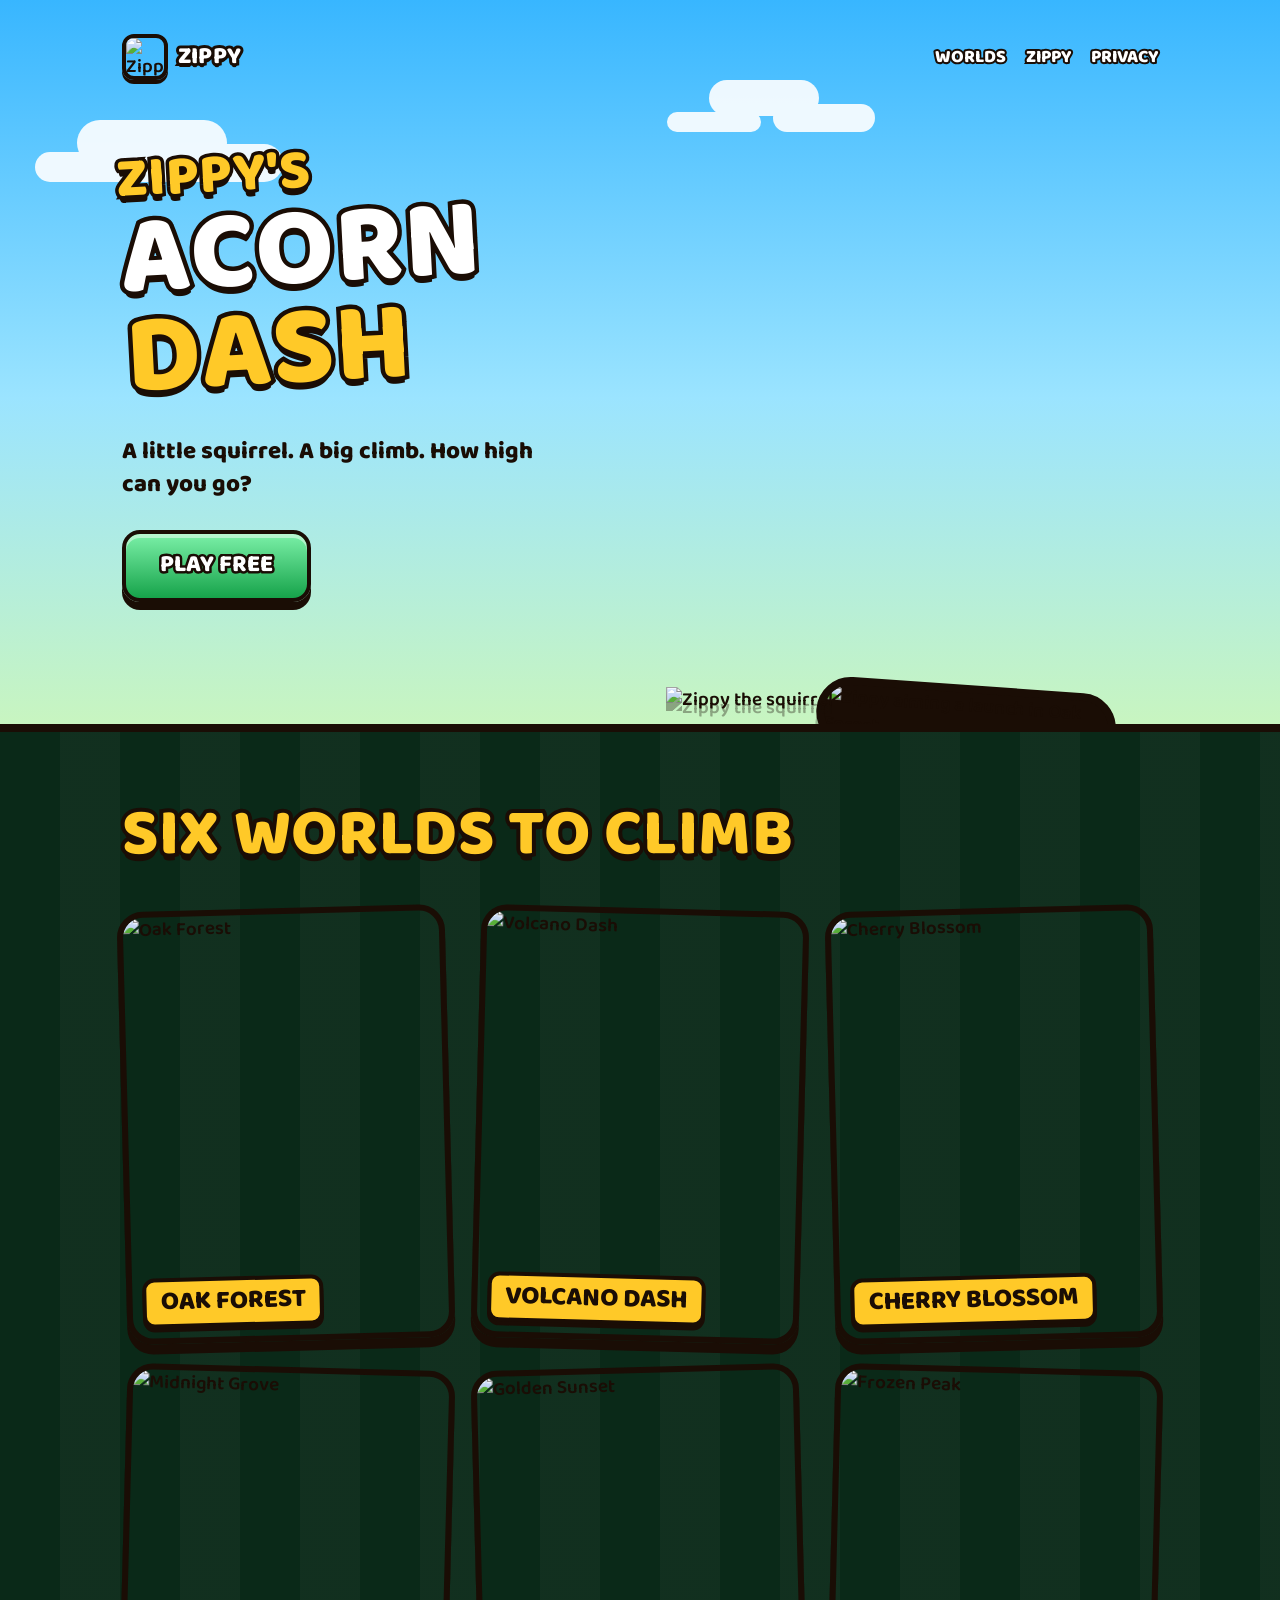
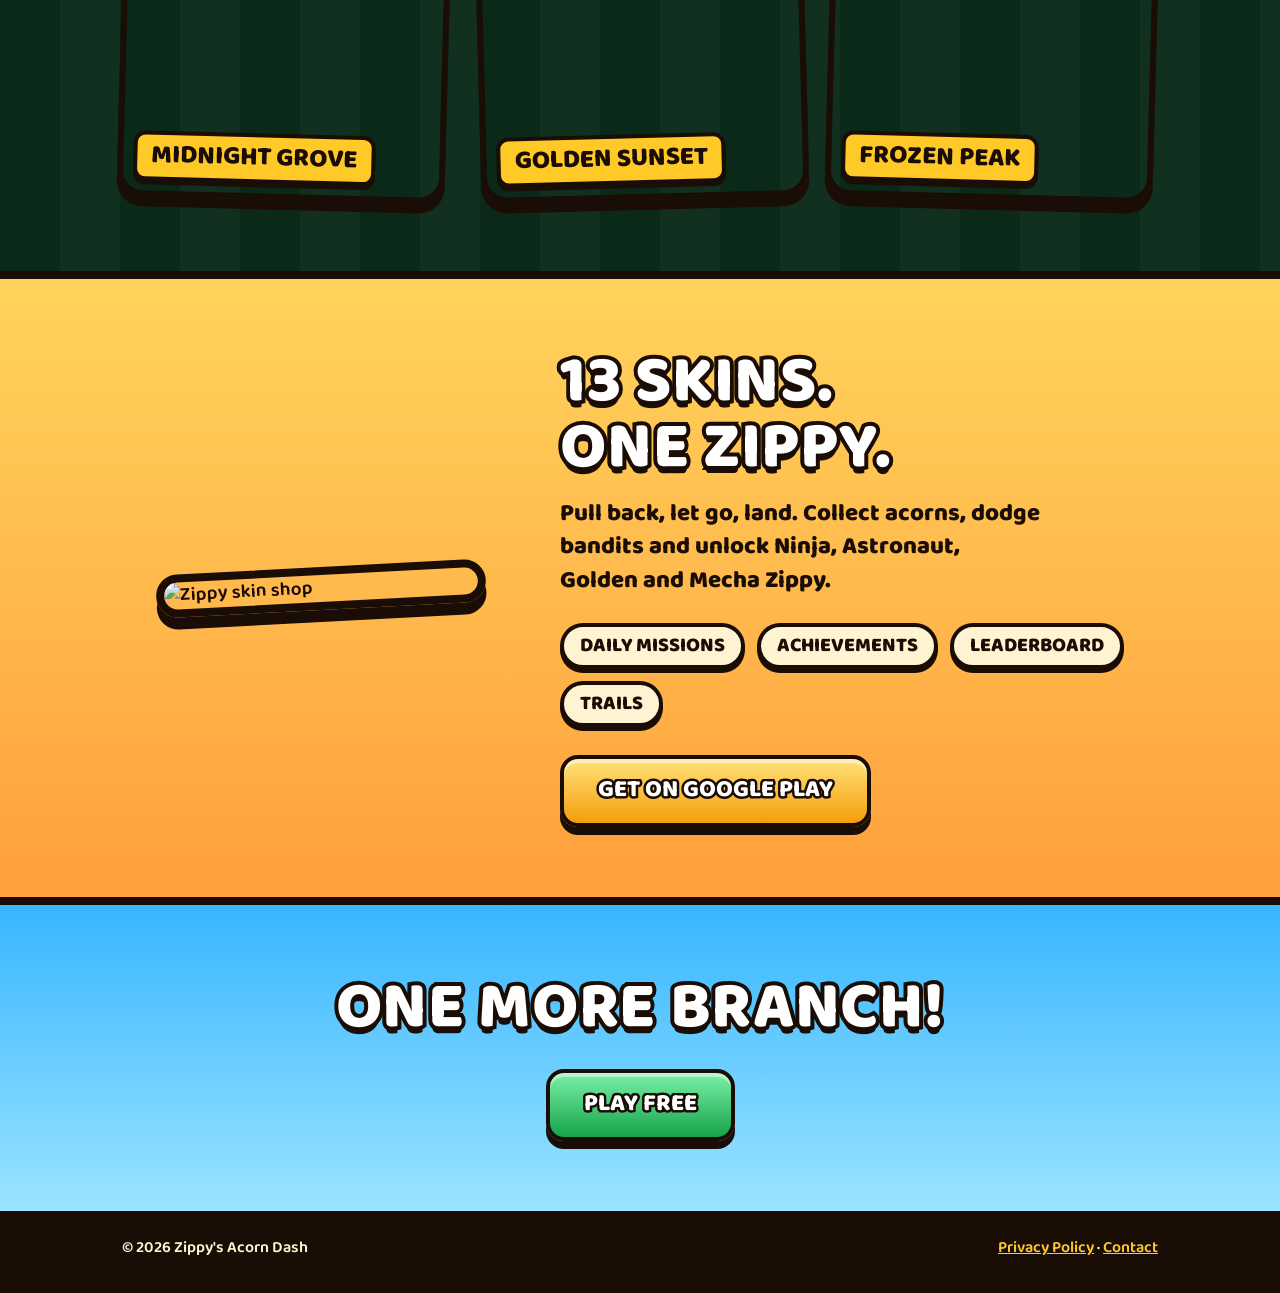
==== index.html @ 8a6a4f21 "Add files via upload" ====
<!doctype html>
<html lang="en">
<head>
<meta charset="utf-8">
<meta name="viewport" content="width=device-width,initial-scale=1">
<title>Zippy's Acorn Dash | A little squirrel. A big climb.</title>
<meta name="description" content="Zippy's Acorn Dash is a free arcade game for Android. Pull back, launch Zippy between branches, collect acorns and climb as high as you can.">
<meta property="og:title" content="Zippy's Acorn Dash">
<meta property="og:description" content="A little squirrel. A big climb. Free on Google Play.">
<meta property="og:image" content="img/feature.jpg">
<link rel="icon" href="img/favicon.png">
<link rel="preconnect" href="https://fonts.googleapis.com"><link rel="preconnect" href="https://fonts.gstatic.com" crossorigin>
<link href="https://fonts.googleapis.com/css2?family=Baloo+2:wght@600;800&display=swap" rel="stylesheet">
<link rel="stylesheet" href="style.css">
</head>
<body>

<header class="hero">
  <div class="trunk"></div>
  <div class="wrap">
    <div class="bar" style="grid-column:1/-1">
      <a class="logo" href="/"><img src="img/icon.png" alt="Zippy's Acorn Dash icon"><span class="out" style="-webkit-text-stroke-width:6px;text-shadow:0 4px 0 var(--ink)">Zippy</span></a>
      <nav><a href="#worlds">Worlds</a><a href="#zippy">Zippy</a><a href="privacy.html">Privacy</a></nav>
    </div>
    <div class="txt">
      <h1 class="out"><small class="out gold" style="-webkit-text-stroke-width:7px">Zippy's</small>Acorn<br><span class="out gold">Dash</span></h1>
      <p>A little squirrel. A big climb. How high can you go?</p>
      <a class="btn" href="https://play.google.com/store/apps/details?id=com.zippys.acorndash">Play Free</a>
    </div>
    <div class="stage">
      <div class="phone"><img src="img/w1.jpg" alt="Zippy aiming a launch in Oak Forest"></div>
      <img class="zippy" src="img/zippy.png" alt="Zippy the squirrel">
    </div>
  </div>
</header>

<section class="sec worlds" id="worlds">
  <div class="wrap">
    <h2 class="out gold">Six worlds to climb</h2>
    <div class="tiles">
      <div class="tile"><img src="img/w1.jpg" alt="Oak Forest" loading="lazy"><b>Oak Forest</b></div>
      <div class="tile"><img src="img/w3.jpg" alt="Volcano Dash" loading="lazy"><b>Volcano Dash</b></div>
      <div class="tile"><img src="img/w2.jpg" alt="Cherry Blossom" loading="lazy"><b>Cherry Blossom</b></div>
      <div class="tile"><img src="img/w4.jpg" alt="Midnight Grove" loading="lazy"><b>Midnight Grove</b></div>
      <div class="tile"><img src="img/w5.jpg" alt="Golden Sunset" loading="lazy"><b>Golden Sunset</b></div>
      <div class="tile"><img src="img/w6.jpg" alt="Frozen Peak" loading="lazy"><b>Frozen Peak</b></div>
    </div>
  </div>
</section>

<section class="sec meet" id="zippy">
  <div class="wrap">
    <img class="shop" src="img/shop.jpg" alt="Zippy skin shop" loading="lazy">
    <div>
      <h2 class="out">13 skins.<br>One Zippy.</h2>
      <p>Pull back, let go, land. Collect acorns, dodge bandits and unlock Ninja, Astronaut, Golden and Mecha Zippy.</p>
      <div class="pills"><span>Daily missions</span><span>Achievements</span><span>Leaderboard</span><span>Trails</span></div>
      <a class="btn gold" href="https://play.google.com/store/apps/details?id=com.zippys.acorndash">Get on Google Play</a>
    </div>
  </div>
</section>

<section class="sec cta">
  <div class="wrap">
    <h2 class="out">One more branch!</h2>
    <a class="btn" href="https://play.google.com/store/apps/details?id=com.zippys.acorndash">Play Free</a>
  </div>
</section>

<footer><div class="wrap">
  <span>&copy; 2026 Zippy's Acorn Dash</span>
  <span><a href="privacy.html">Privacy Policy</a> &middot; <a href="mailto:shivangsagwaliya@gmail.com">Contact</a></span>
</div></footer>
</body>
</html>
---- style.css ----
:root{--ink:#1a0d05;--gold:#ffc928;--gold2:#f59e0b;--green:#3ddc84;--green2:#16a34a;--cream:#fff4d2;--sky:#5cc8ff}
*{box-sizing:border-box}
html{scroll-behavior:smooth}
body{margin:0;font-family:"Baloo 2",system-ui,sans-serif;font-weight:600;color:var(--ink);background:#0a2918;font-size:19px;line-height:1.4;overflow-x:hidden}
a{color:inherit}
.wrap{max-width:1080px;margin:0 auto;padding:0 22px;position:relative}

/* chunky outlined display type */
.out{font-weight:800;color:#fff;text-transform:uppercase;letter-spacing:.01em;
 -webkit-text-stroke:9px var(--ink);paint-order:stroke fill;
 text-shadow:0 7px 0 var(--ink)}
.out.gold{color:var(--gold)}

/* 3D buttons like the game */
.btn{display:inline-block;font-family:inherit;font-weight:800;text-transform:uppercase;text-decoration:none;font-size:24px;
 padding:14px 34px 16px;border-radius:18px;border:4px solid var(--ink);color:#fff;
 -webkit-text-stroke:5px var(--ink);paint-order:stroke fill;
 background:linear-gradient(180deg,#7bf0a8,var(--green2));box-shadow:0 8px 0 var(--ink),inset 0 4px 0 rgba(255,255,255,.45);transition:transform .08s,box-shadow .08s}
.btn:hover{transform:translateY(-2px)}
.btn:active{transform:translateY(6px);box-shadow:0 2px 0 var(--ink),inset 0 4px 0 rgba(255,255,255,.45)}
.btn.gold{background:linear-gradient(180deg,#ffe27a,var(--gold2))}

/* top bar */
.bar{display:flex;align-items:center;justify-content:space-between;padding:14px 0}
.bar .logo{display:flex;align-items:center;gap:10px;text-decoration:none}
.bar .logo img{width:46px;height:46px;border-radius:12px;border:4px solid var(--ink);box-shadow:0 4px 0 var(--ink)}
.bar .logo span{font-size:24px}
.bar nav a{margin-left:20px;text-decoration:none;font-weight:800;color:#fff;-webkit-text-stroke:4px var(--ink);paint-order:stroke fill;text-transform:uppercase;font-size:18px}

/* hero */
.hero{background:linear-gradient(180deg,#38b6ff 0%,#9be4ff 55%,#c8f5c0 100%);border-bottom:8px solid var(--ink);position:relative;overflow:hidden}
.hero:before,.hero:after{content:"";position:absolute;background:#fff;border-radius:60px;box-shadow:60px 20px 0 -4px #fff,-50px 24px 0 -8px #fff;opacity:.9}
.hero:before{width:150px;height:46px;left:6%;top:120px}
.hero:after{width:110px;height:36px;right:36%;top:80px}
.trunk{display:none;position:absolute;right:7%;bottom:0;width:130px;height:100%;background:repeating-linear-gradient(180deg,#7a4a24 0 46px,#6a3d1c 46px 50px);border:6px solid var(--ink);border-bottom:0;border-radius:18px 18px 0 0;opacity:.95}
.hero .wrap{display:grid;grid-template-columns:1.1fr .9fr;align-items:end;gap:10px;padding-top:20px;min-height:640px}
.hero .txt{padding-bottom:70px;align-self:center}
.hero h1{margin:0;font-size:clamp(54px,9vw,112px);line-height:.88;transform:rotate(-3deg);transform-origin:left}
.hero h1 small{display:block;font-size:.5em;margin-bottom:6px}
.hero p{font-size:24px;max-width:420px;margin:26px 0 28px;color:var(--ink);font-weight:800}
.stage{position:relative;align-self:end;height:620px}
.phone{position:absolute;right:9%;bottom:-30px;width:300px;border:8px solid var(--ink);border-radius:36px;background:var(--ink);box-shadow:0 12px 0 rgba(0,0,0,.25);transform:rotate(4deg);z-index:2}
.phone img{display:block;width:100%;border-radius:26px}
.zippy{position:absolute;left:-30px;bottom:10px;width:270px;z-index:3;filter:drop-shadow(0 8px 0 rgba(26,13,5,.35));animation:bob 2.4s ease-in-out infinite}
@keyframes bob{50%{transform:translateY(-14px) rotate(-3deg)}}

/* sections */
.sec{padding:70px 0}
.worlds{background:#0a2918 repeating-linear-gradient(90deg,transparent 0 60px,rgba(255,255,255,.03) 60px 120px)}
.sec h2{font-size:clamp(40px,6vw,66px);margin:0 0 40px;line-height:1;-webkit-text-stroke:8px var(--ink)}
.tiles{display:grid;grid-template-columns:repeat(3,1fr);gap:26px}
.tile{border:6px solid var(--ink);border-radius:26px;overflow:hidden;box-shadow:0 10px 0 var(--ink);position:relative;transition:transform .15s}
.tile:nth-child(odd){transform:rotate(-1.5deg)}.tile:nth-child(even){transform:rotate(1.5deg)}
.tile:hover{transform:rotate(0) translateY(-6px)}
.tile img{display:block;width:100%;aspect-ratio:3/4;object-fit:cover;object-position:top}
.tile b{position:absolute;left:10px;bottom:10px;font-size:26px;padding:2px 14px 4px;background:var(--gold);border:4px solid var(--ink);border-radius:12px;box-shadow:0 4px 0 var(--ink);text-transform:uppercase;font-weight:800}

.meet{background:linear-gradient(180deg,#ffd45c,#ff9f3d);border-top:8px solid var(--ink);border-bottom:8px solid var(--ink)}
.meet .wrap{display:grid;grid-template-columns:.8fr 1.2fr;gap:40px;align-items:center}
.meet .shop{width:100%;max-width:330px;border:8px solid var(--ink);border-radius:34px;box-shadow:0 12px 0 var(--ink);transform:rotate(-3deg);display:block;margin:0 auto}
.meet h2{margin-bottom:16px}
.meet p{font-size:24px;font-weight:800;margin:0 0 26px;max-width:480px}
.pills{display:flex;flex-wrap:wrap;gap:12px;margin-bottom:28px}
.pills span{font-weight:800;text-transform:uppercase;font-size:20px;padding:4px 16px 6px;border:4px solid var(--ink);border-radius:999px;background:var(--cream);box-shadow:0 4px 0 var(--ink)}

.cta{text-align:center;background:var(--sky);background:linear-gradient(180deg,#38b6ff,#9be4ff)}
.cta h2{margin-bottom:28px}

footer{background:var(--ink);color:var(--cream);padding:26px 0 34px;font-size:16px}
footer .wrap{display:flex;flex-wrap:wrap;justify-content:space-between;gap:8px 24px}
footer a{color:var(--gold)}

/* policy */
.doc{background:var(--cream);min-height:100vh}
.doc .box{max-width:780px;margin:0 auto;padding:10px 22px 60px}
.doc h1{font-size:54px;margin:20px 0 4px;-webkit-text-stroke:7px var(--ink)}
.doc h2{font-size:26px;margin:30px 0 4px;font-weight:800}
.doc p,.doc li{font-size:18px;font-weight:600}

@media(max-width:820px){
 .hero .wrap{grid-template-columns:1fr;min-height:0}
 .hero .txt{padding-bottom:10px}
 .stage{height:470px}
 .phone{width:230px;right:4%}.zippy{width:190px;left:0}
 .trunk{display:none}
 .tiles{grid-template-columns:repeat(2,1fr);gap:18px}
 .meet .wrap{grid-template-columns:1fr}
 .bar nav{display:none}
 .out{-webkit-text-stroke-width:7px}
}
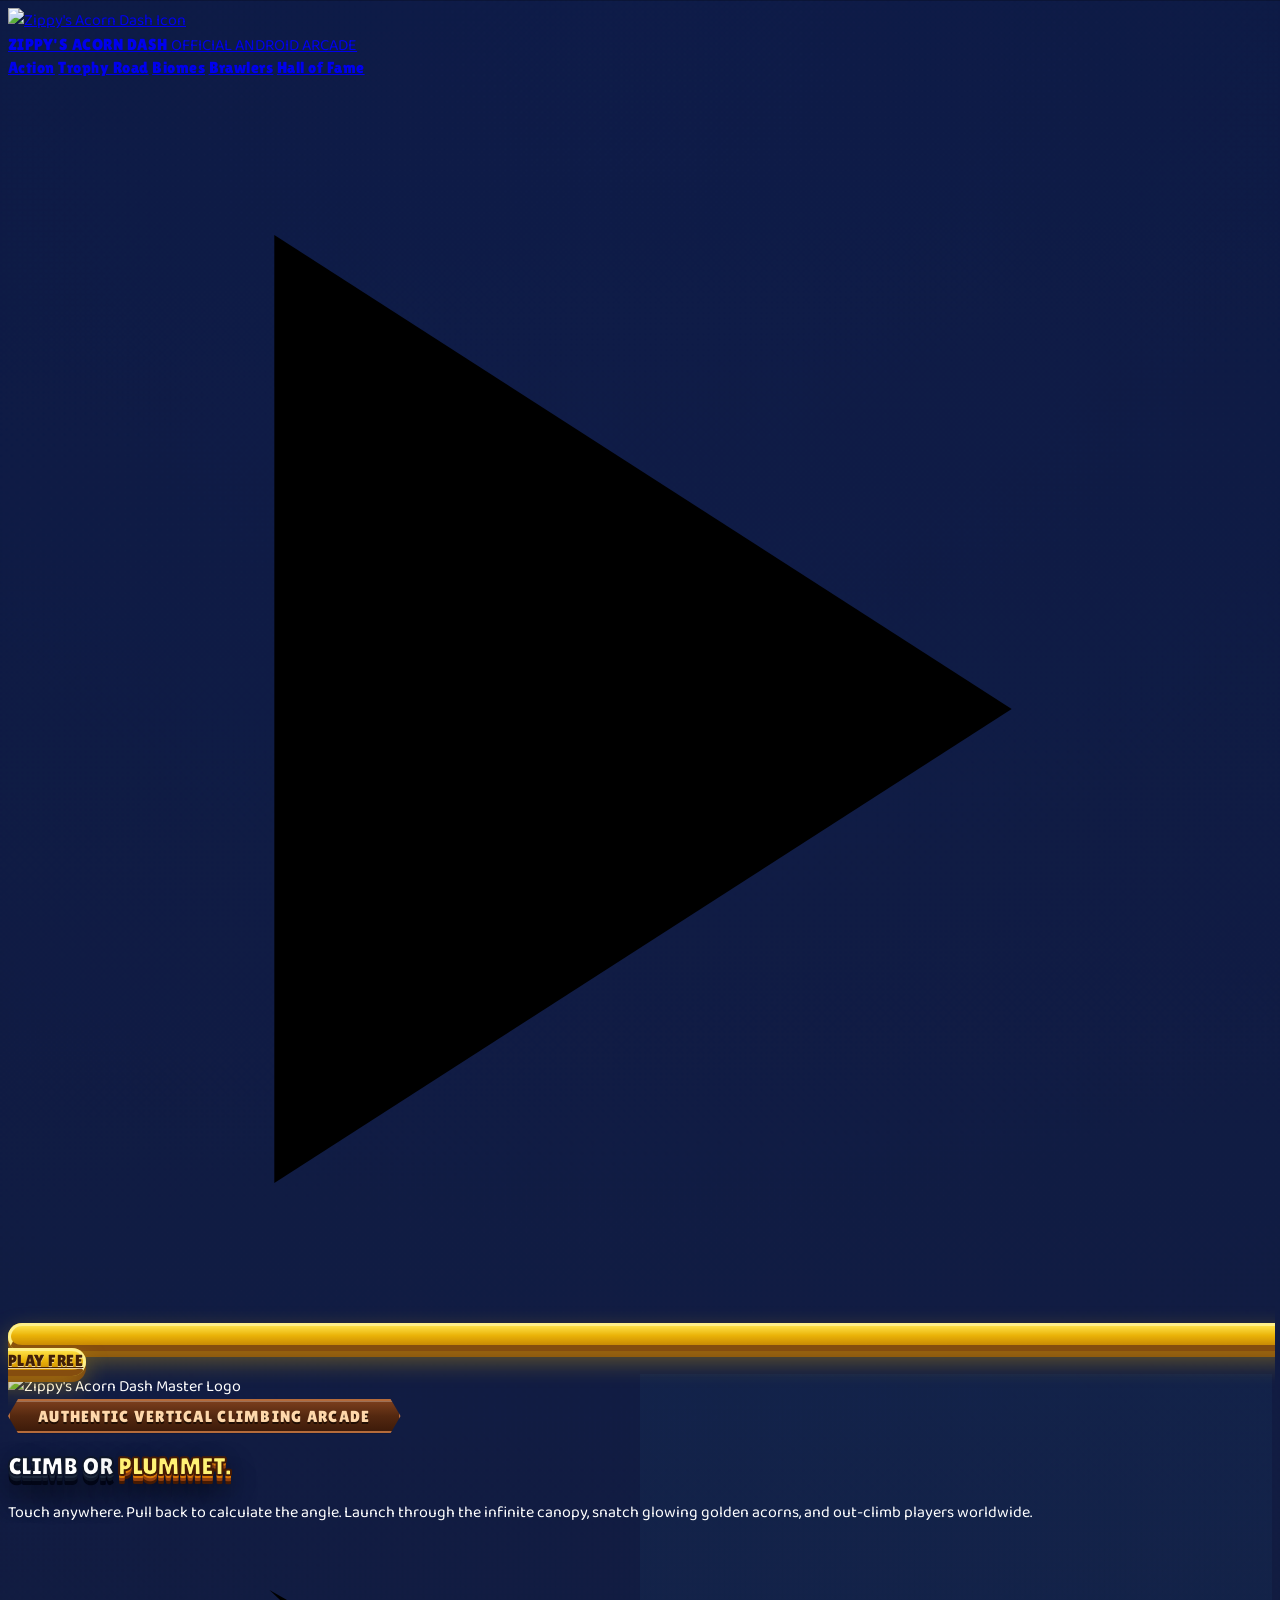
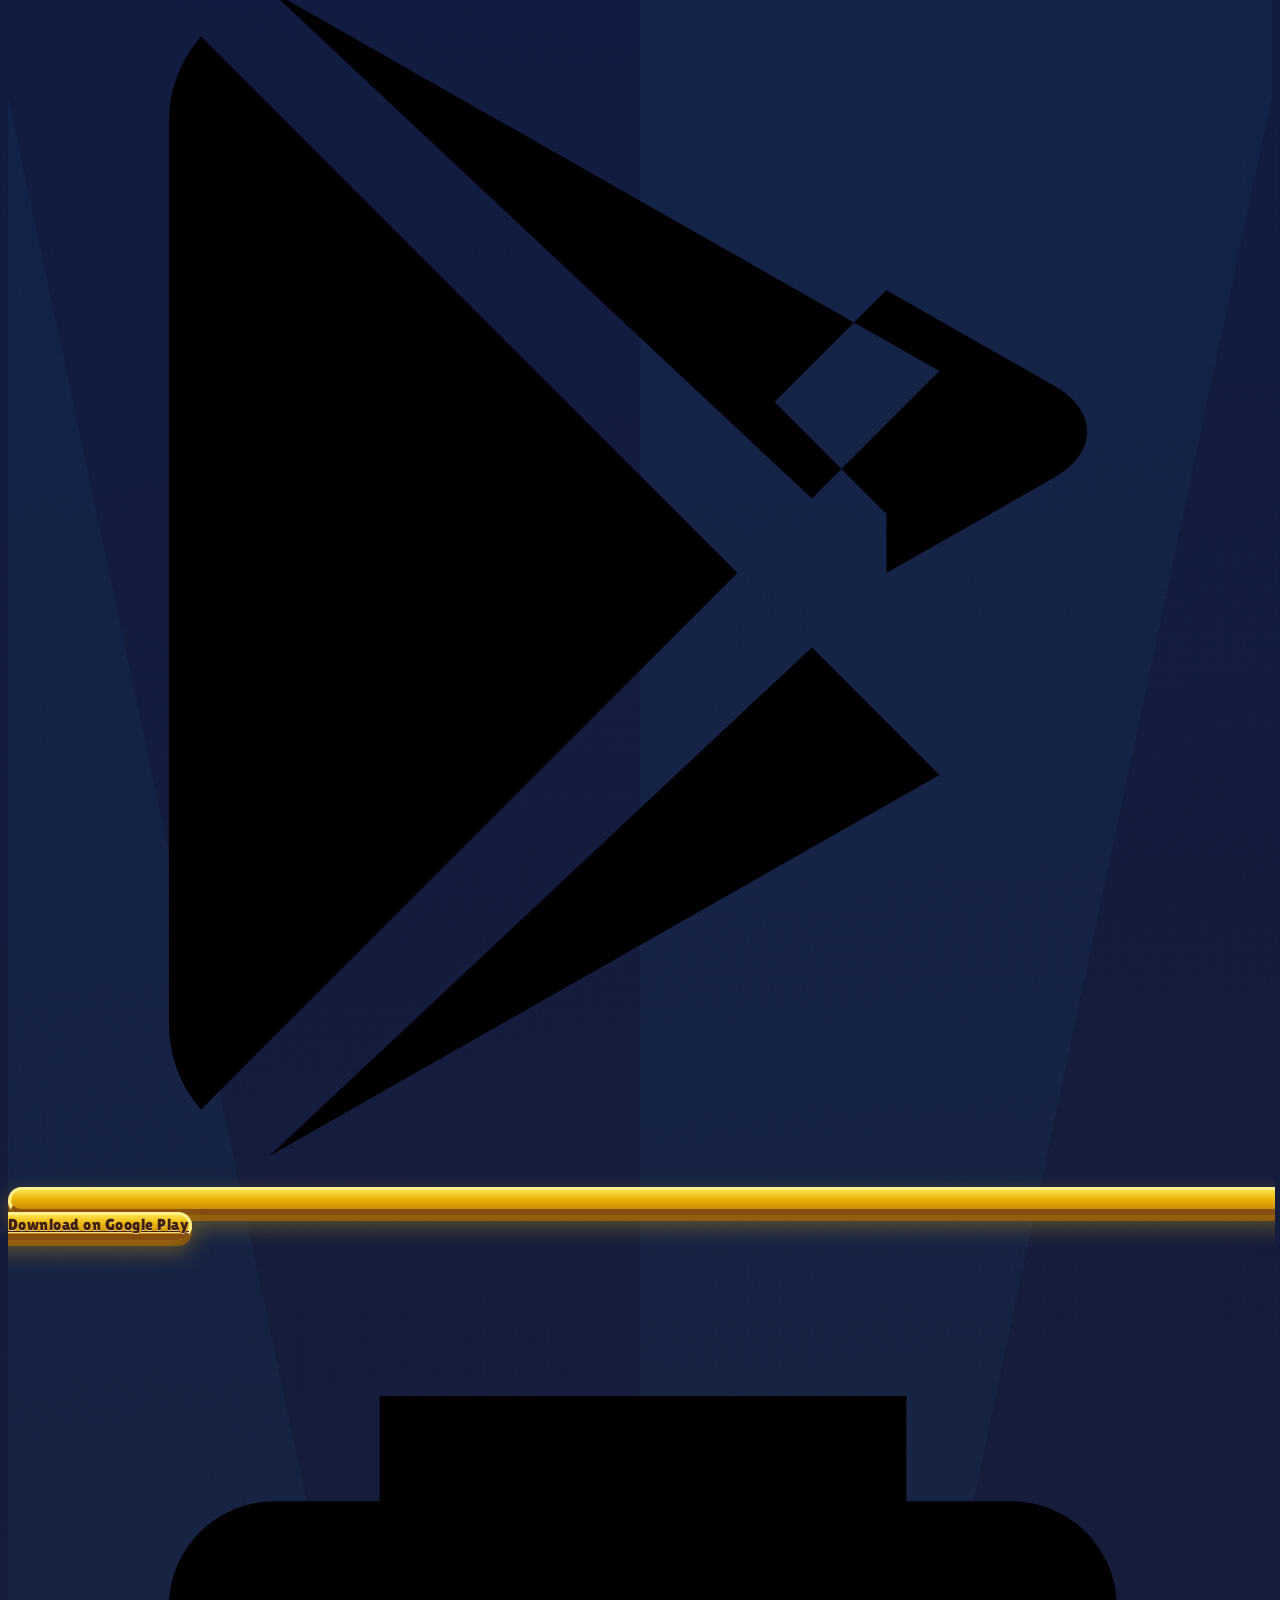
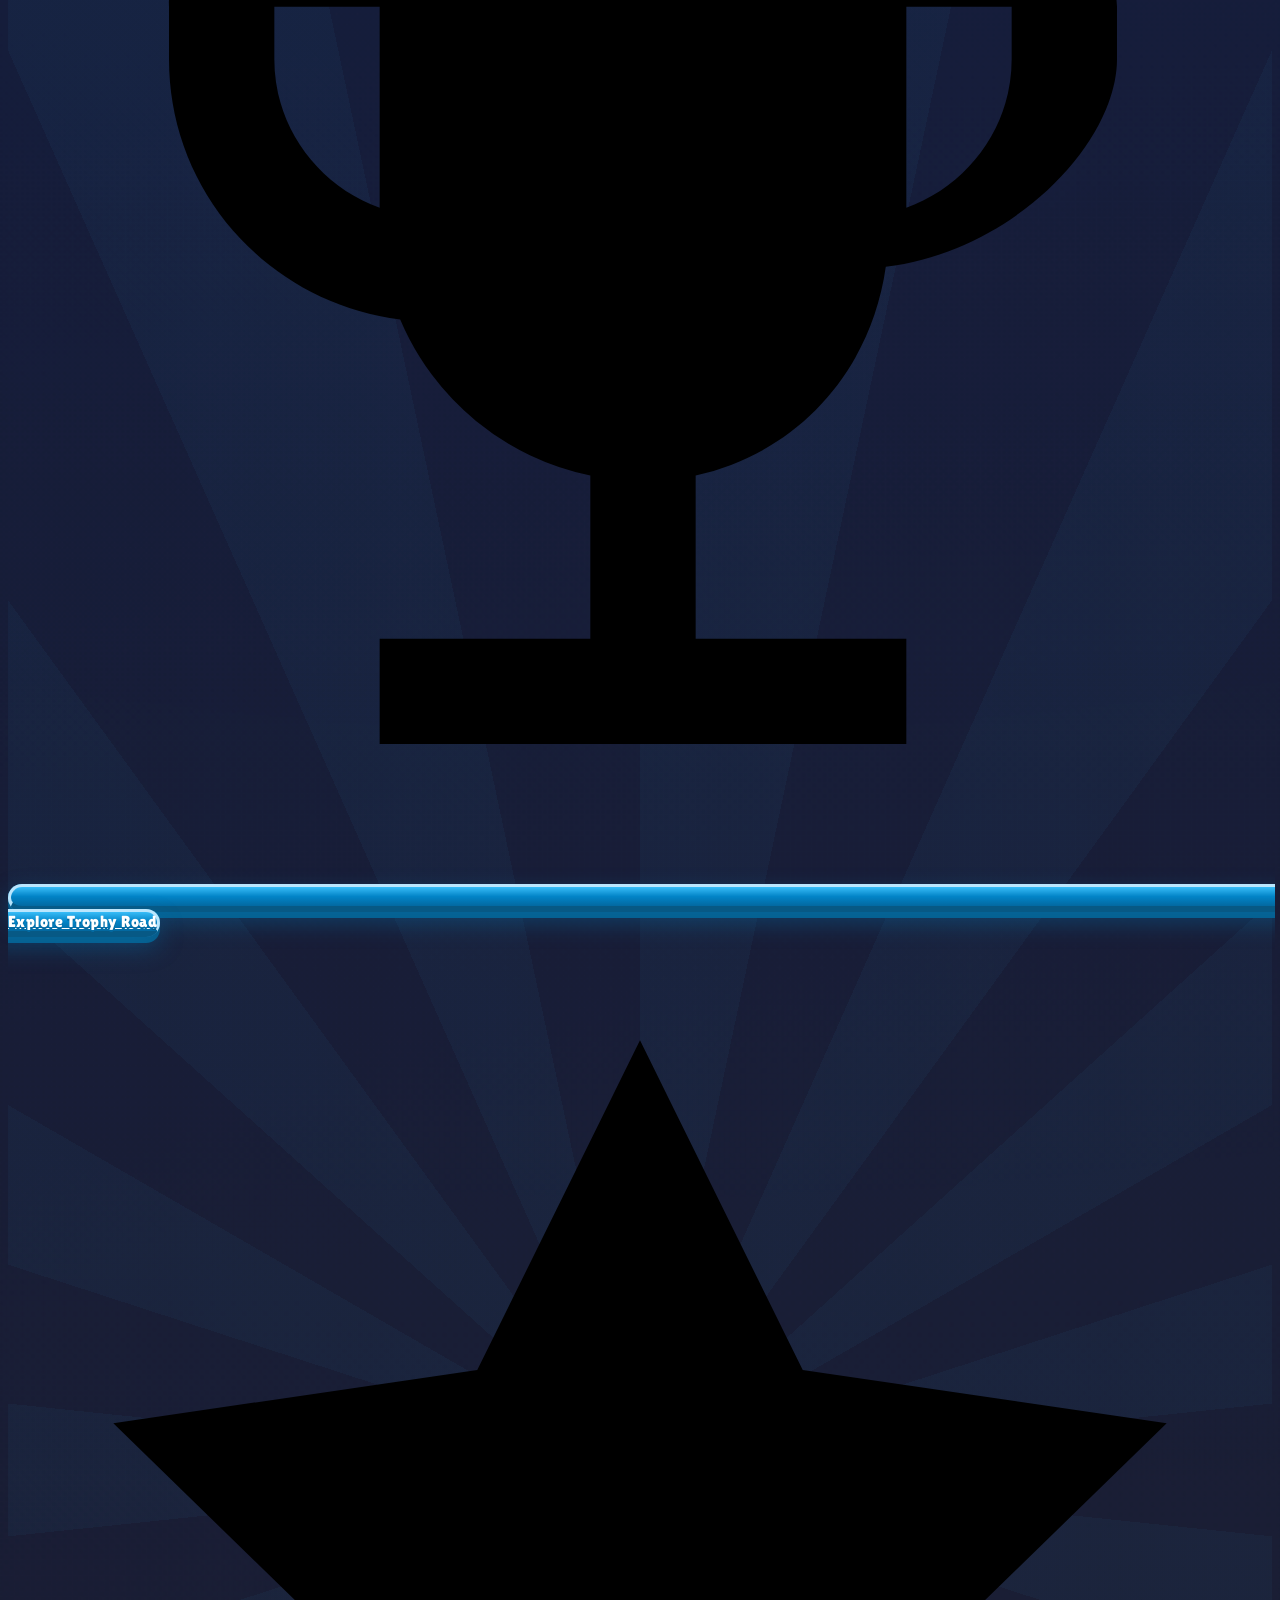
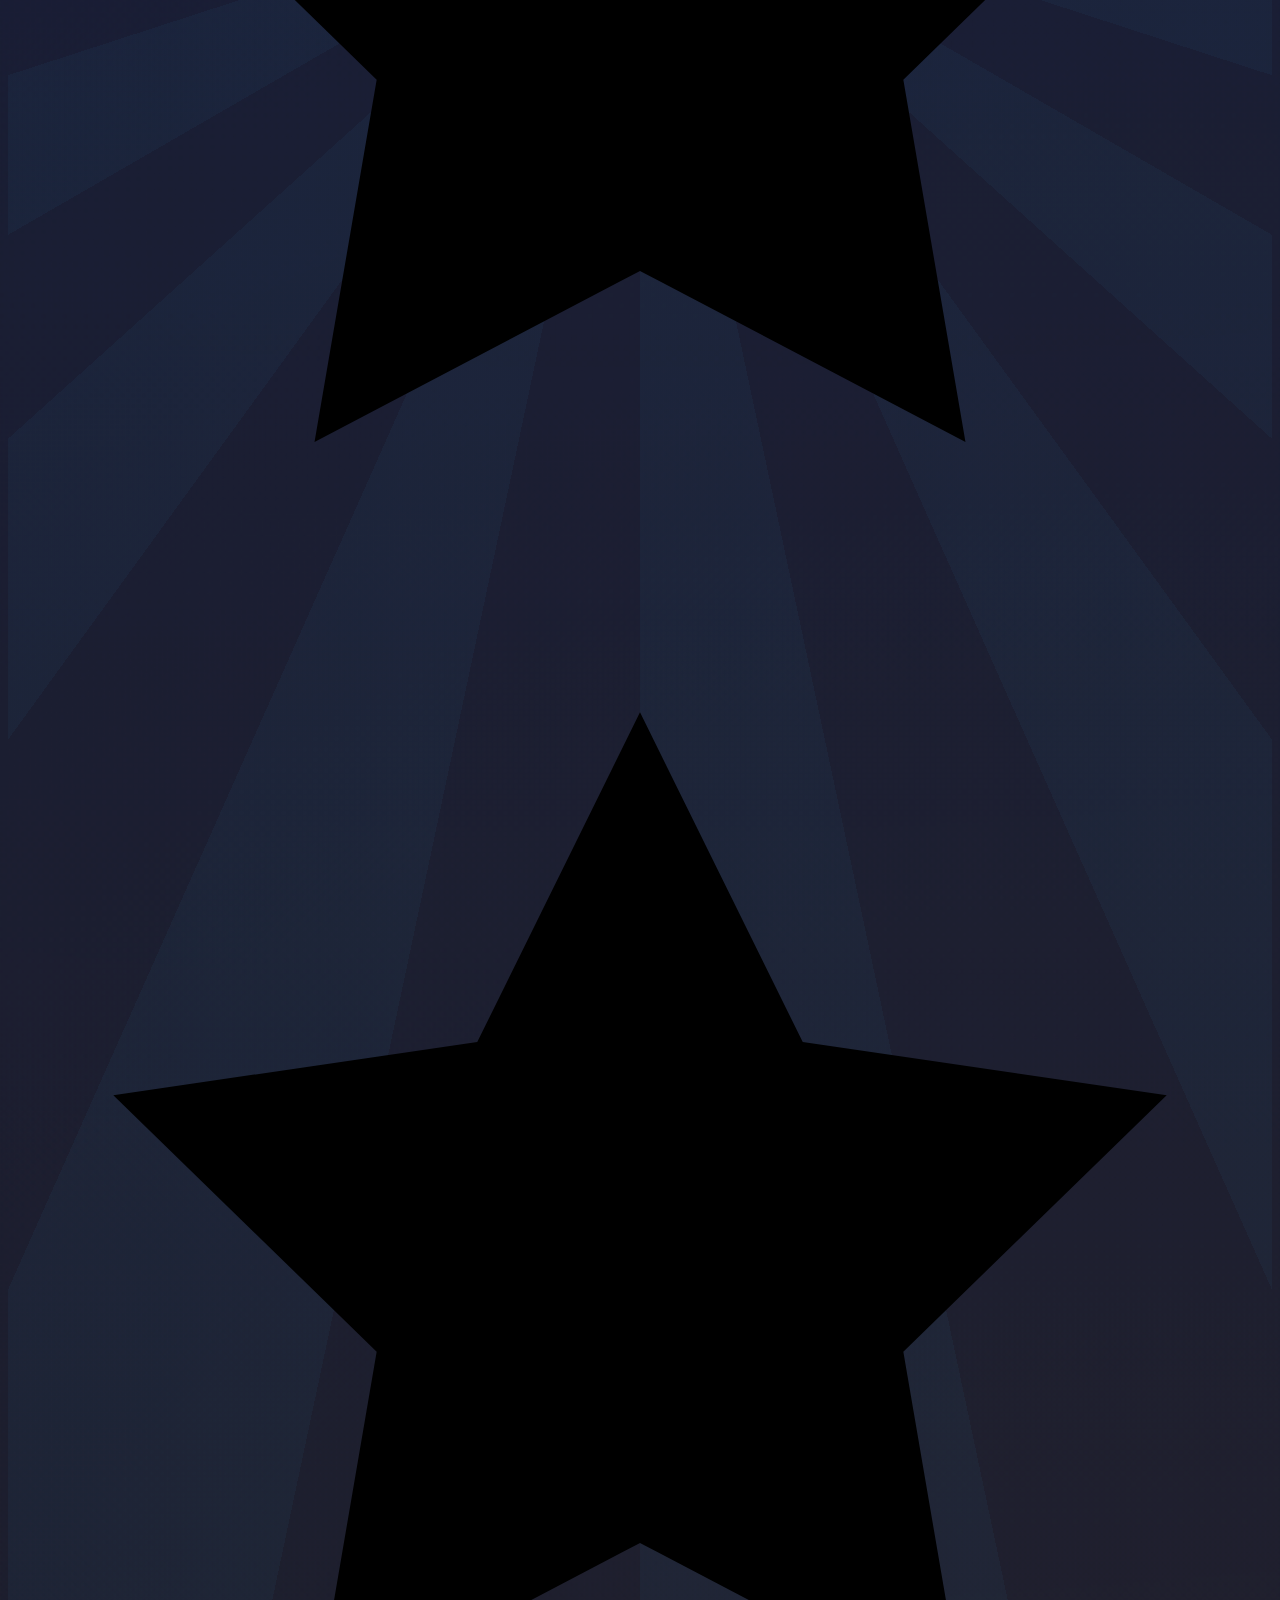
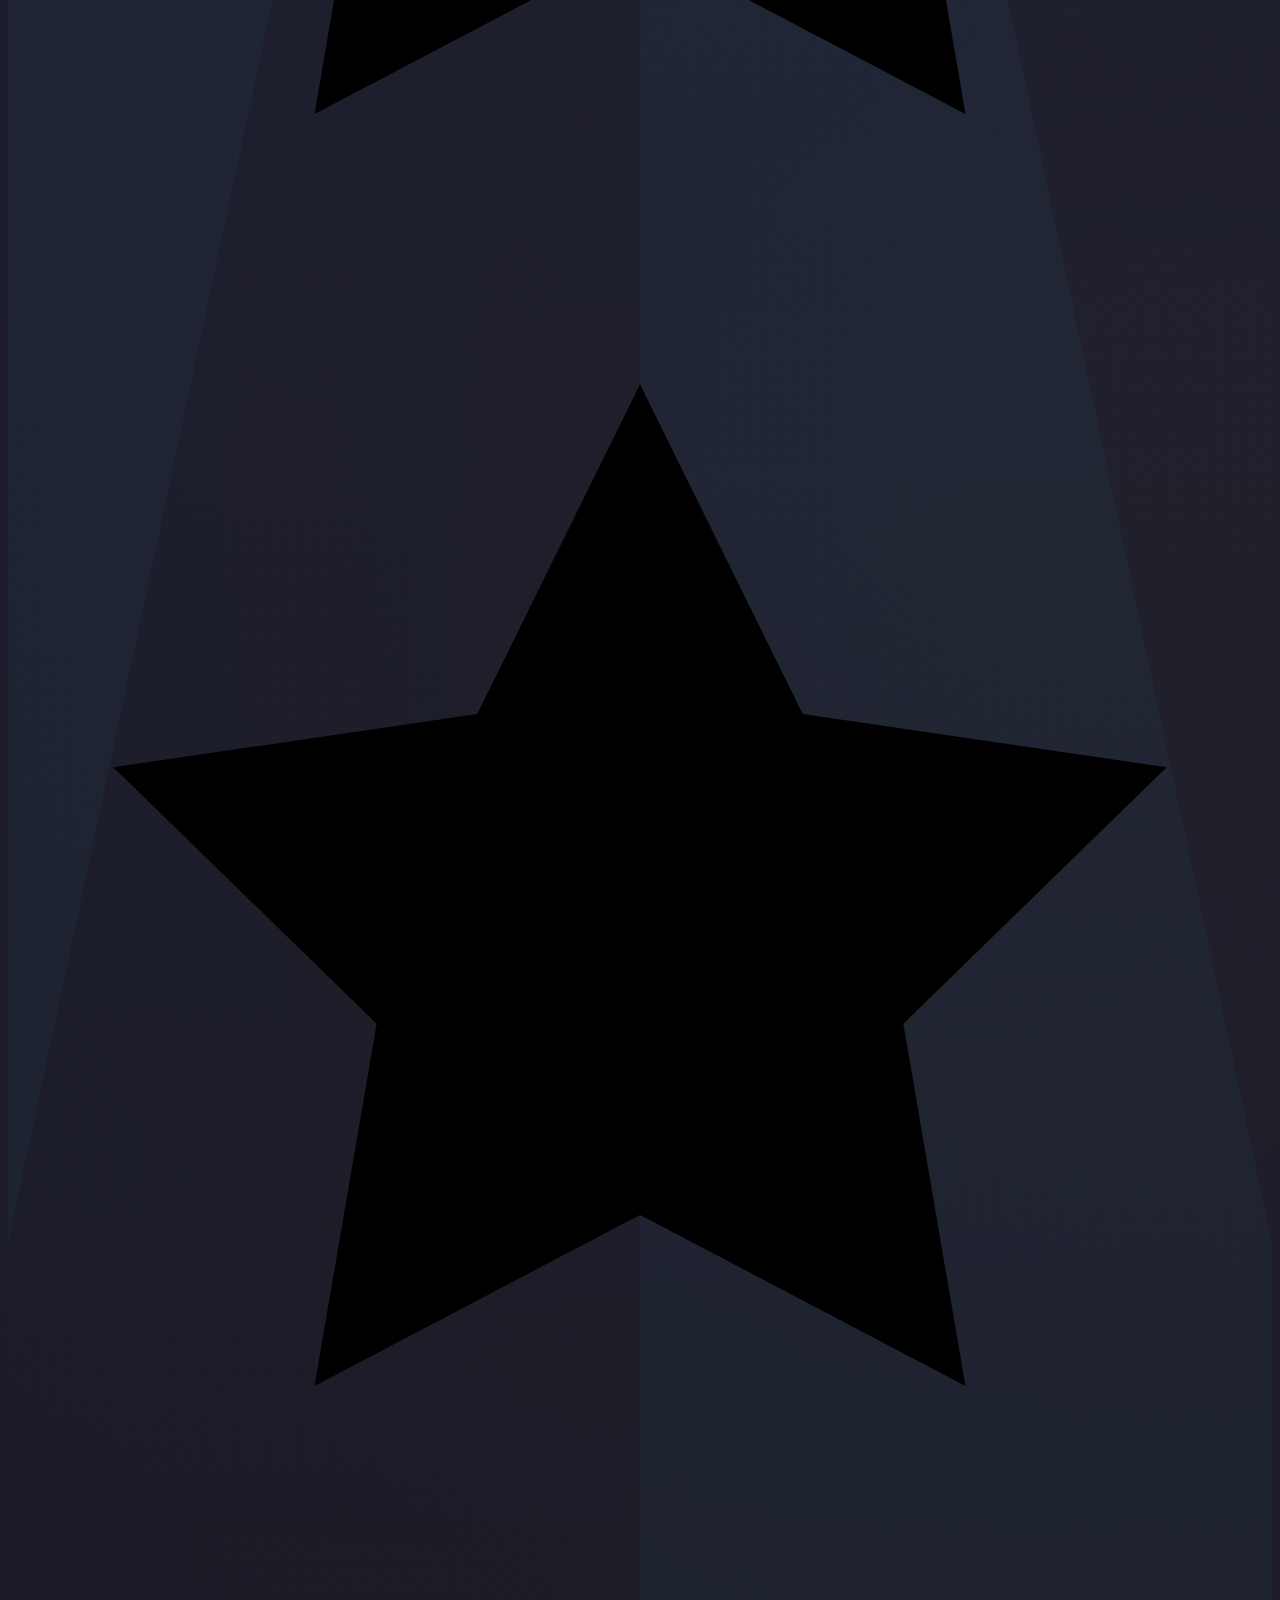
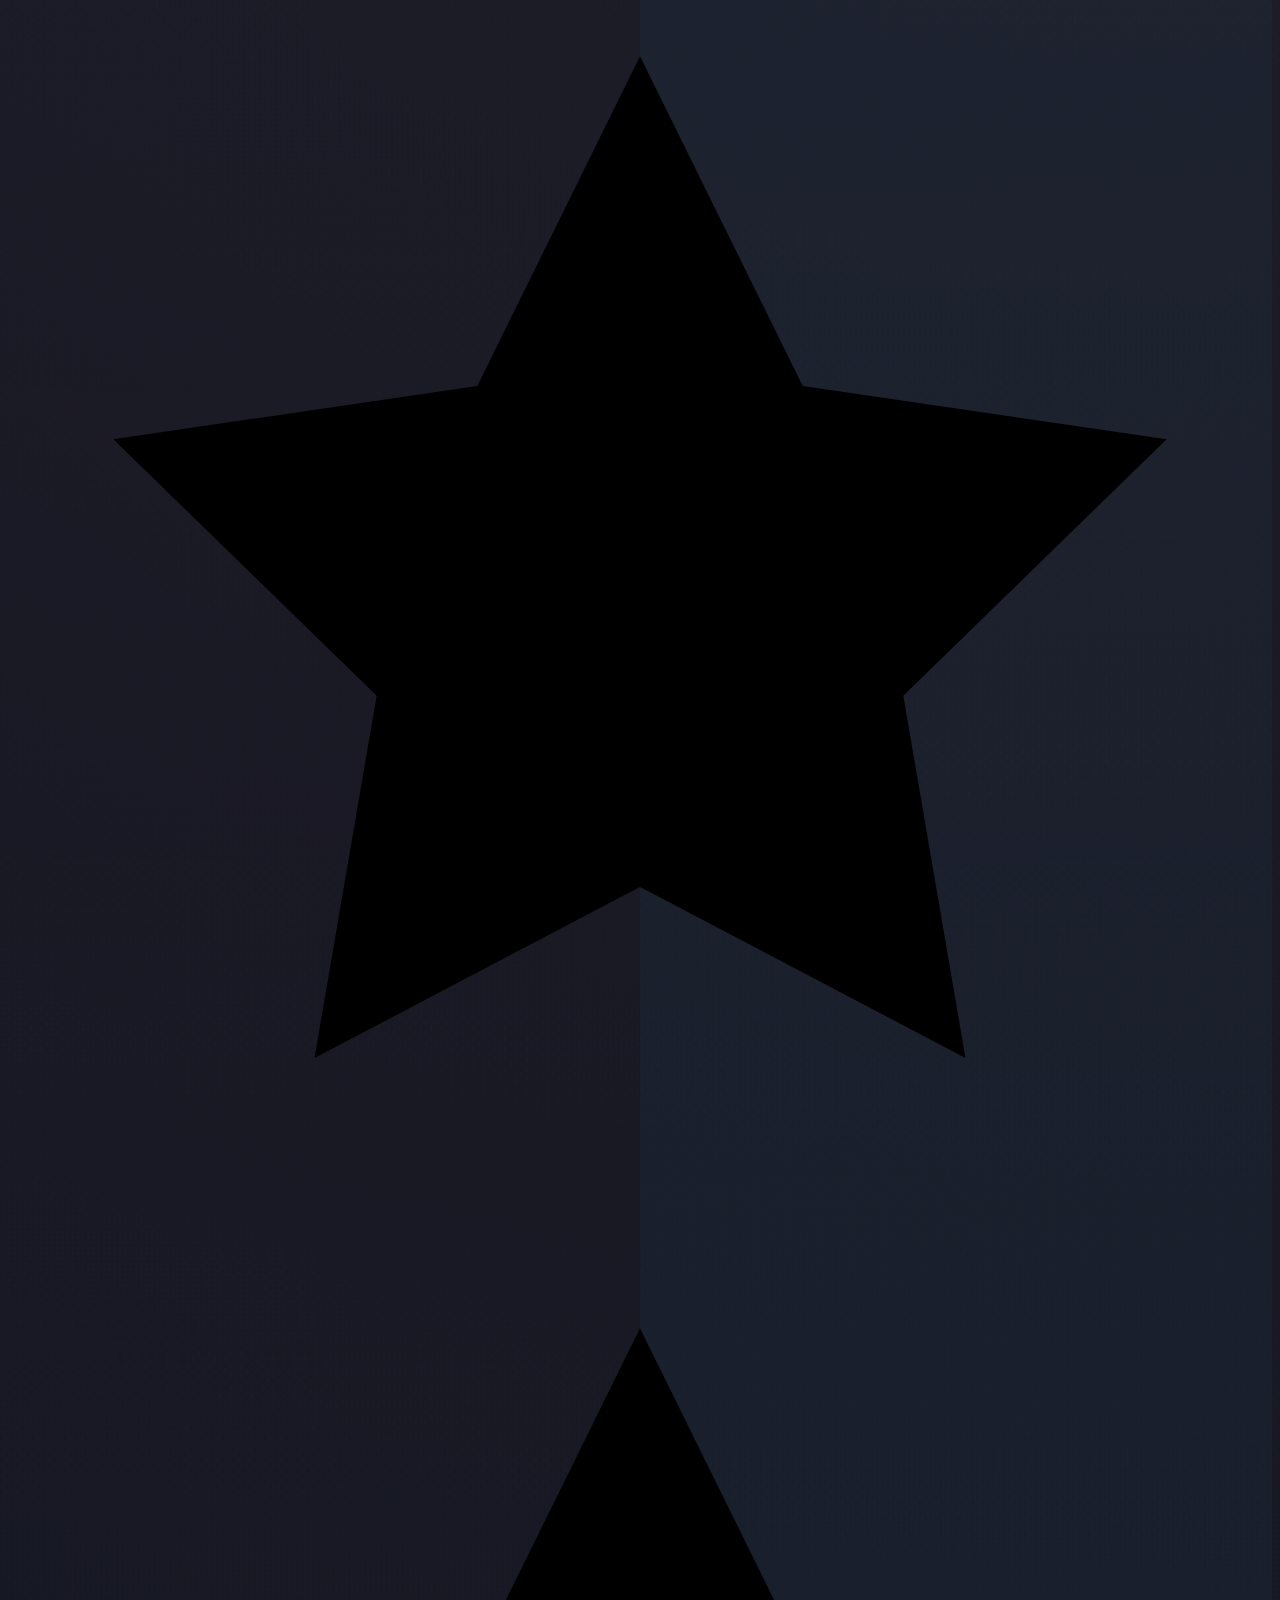
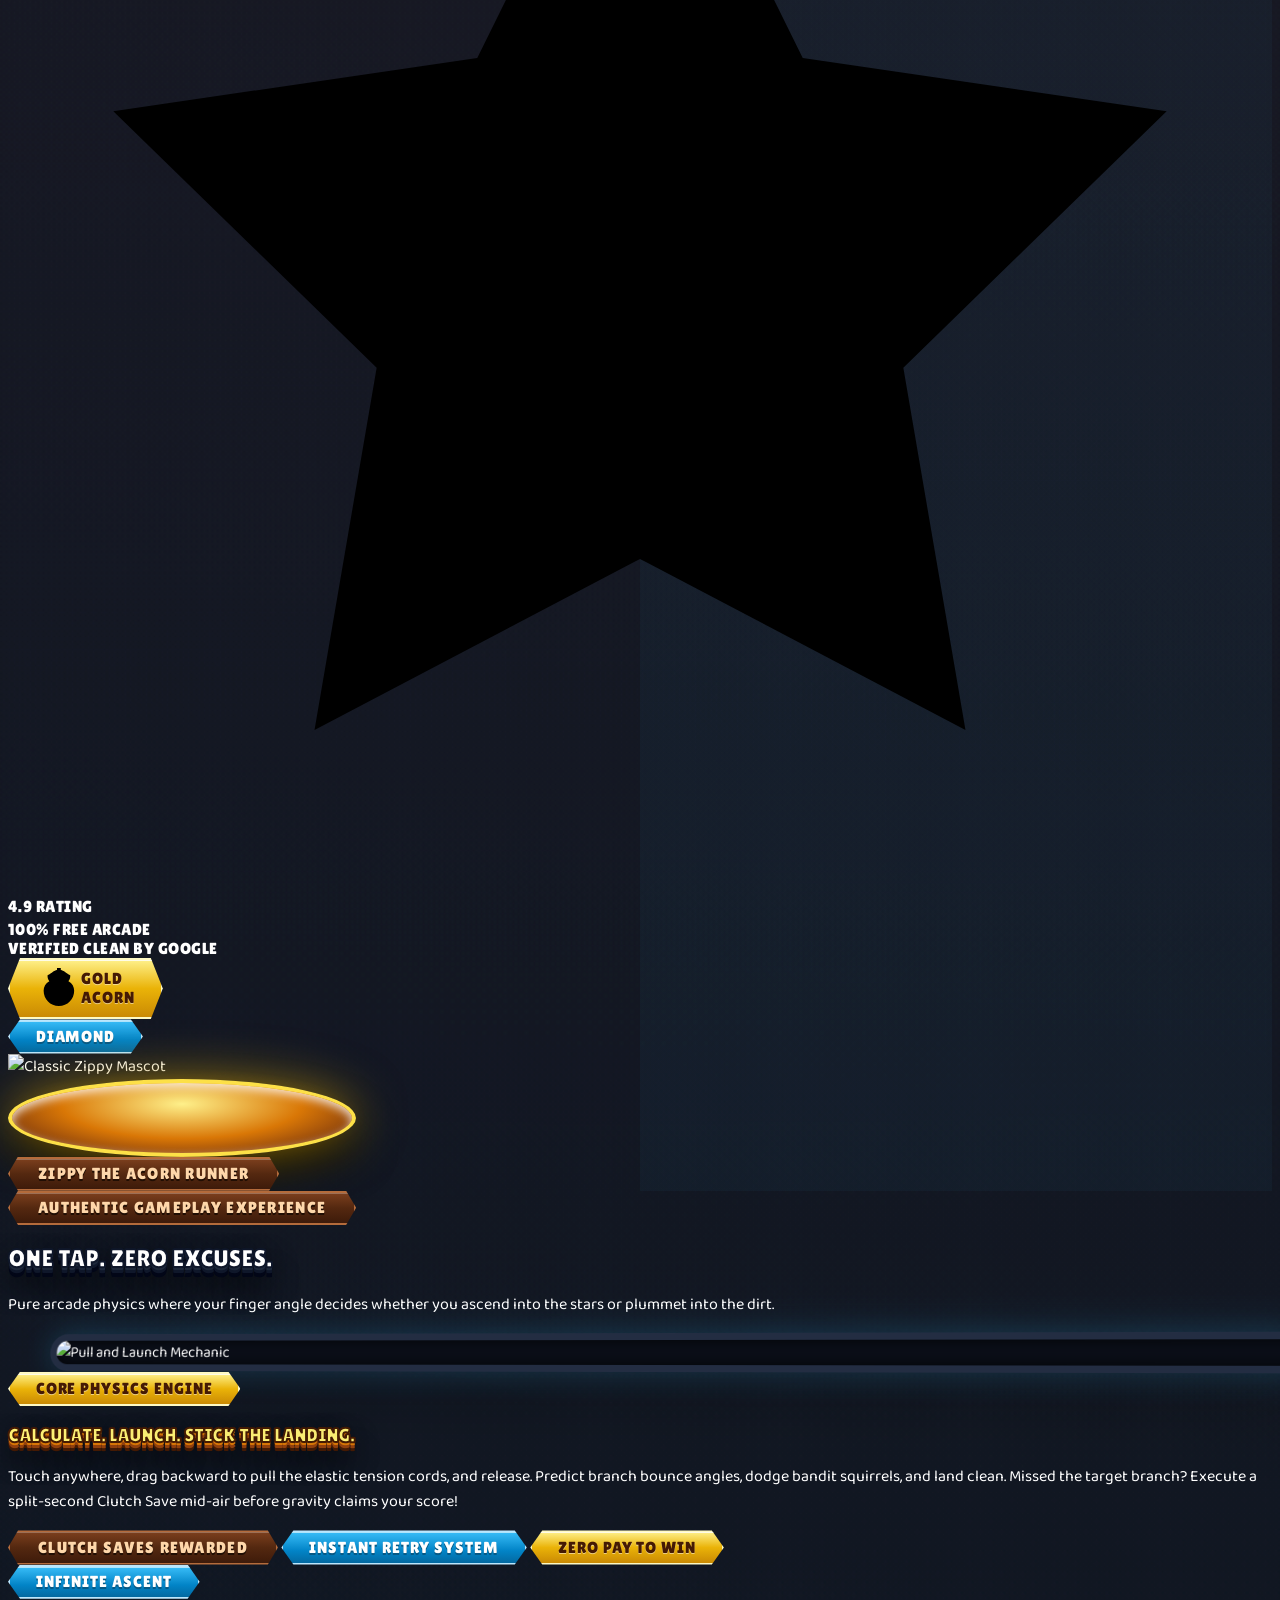
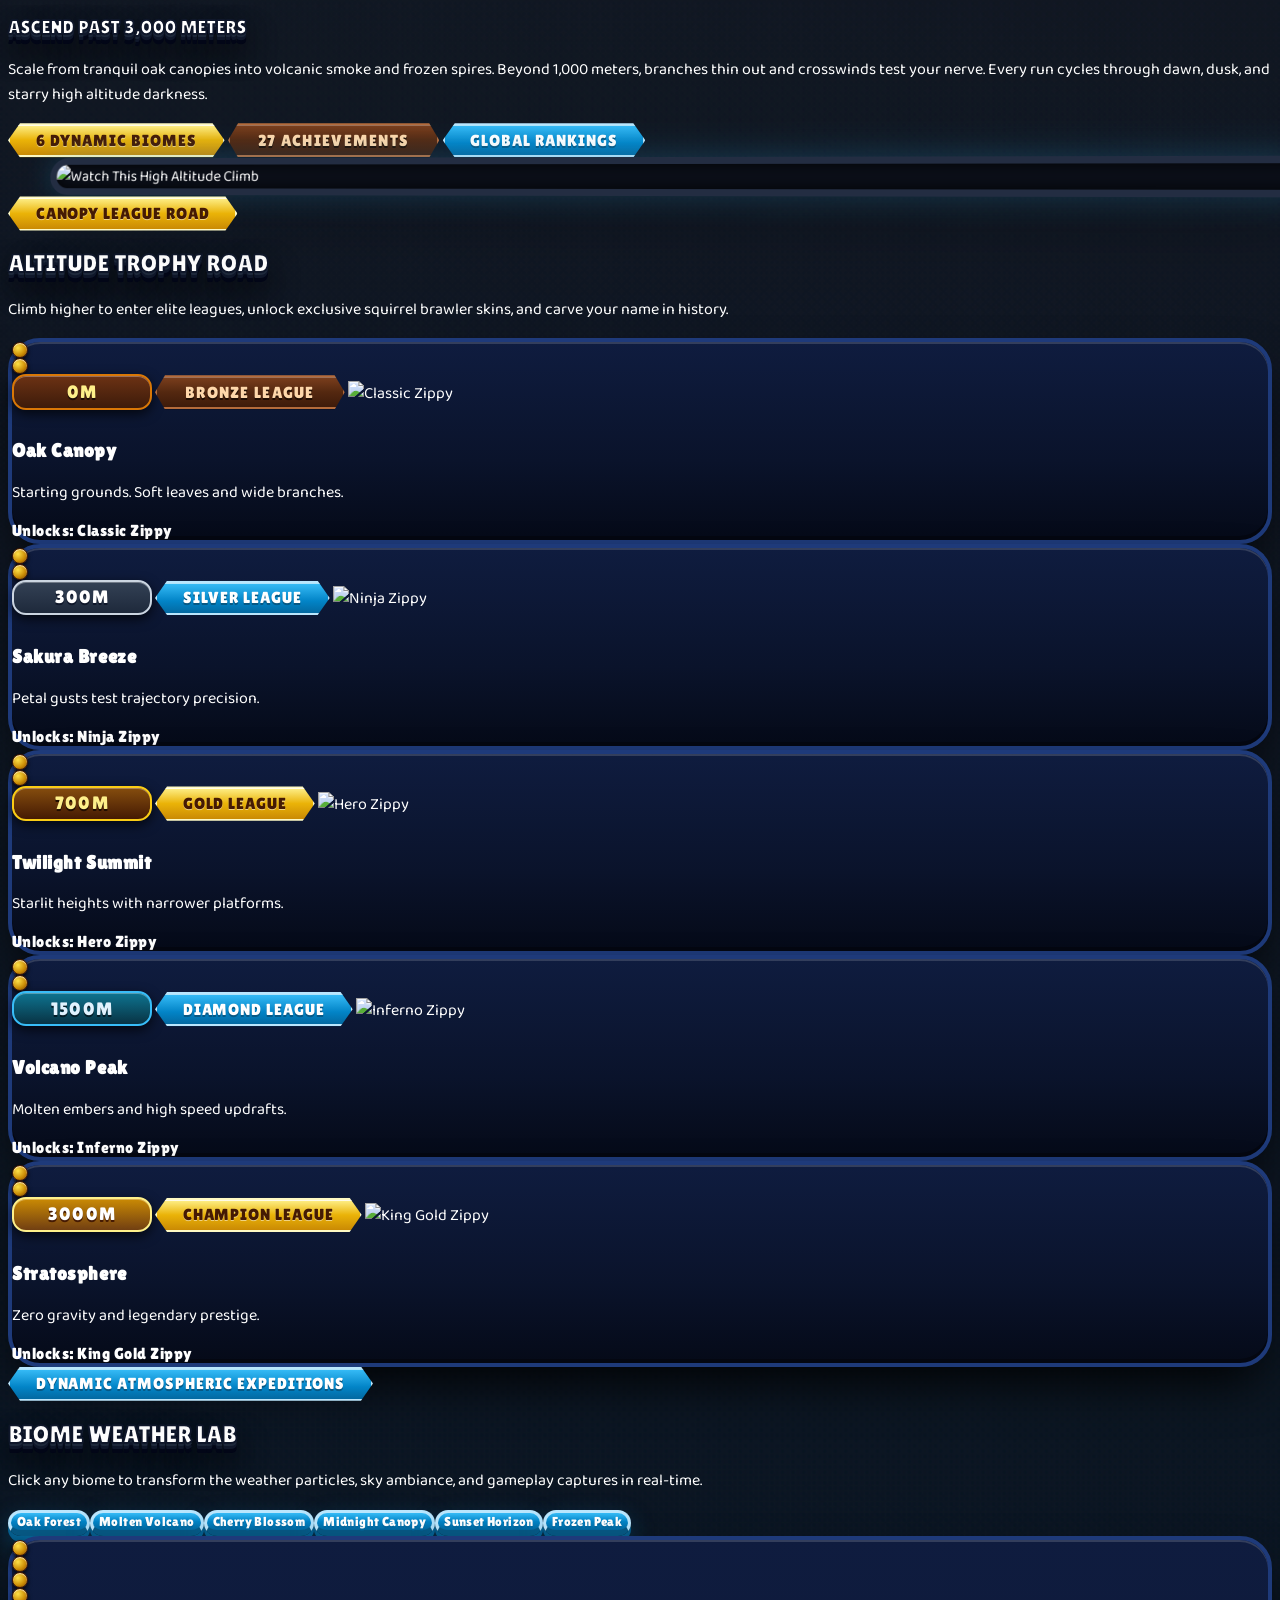
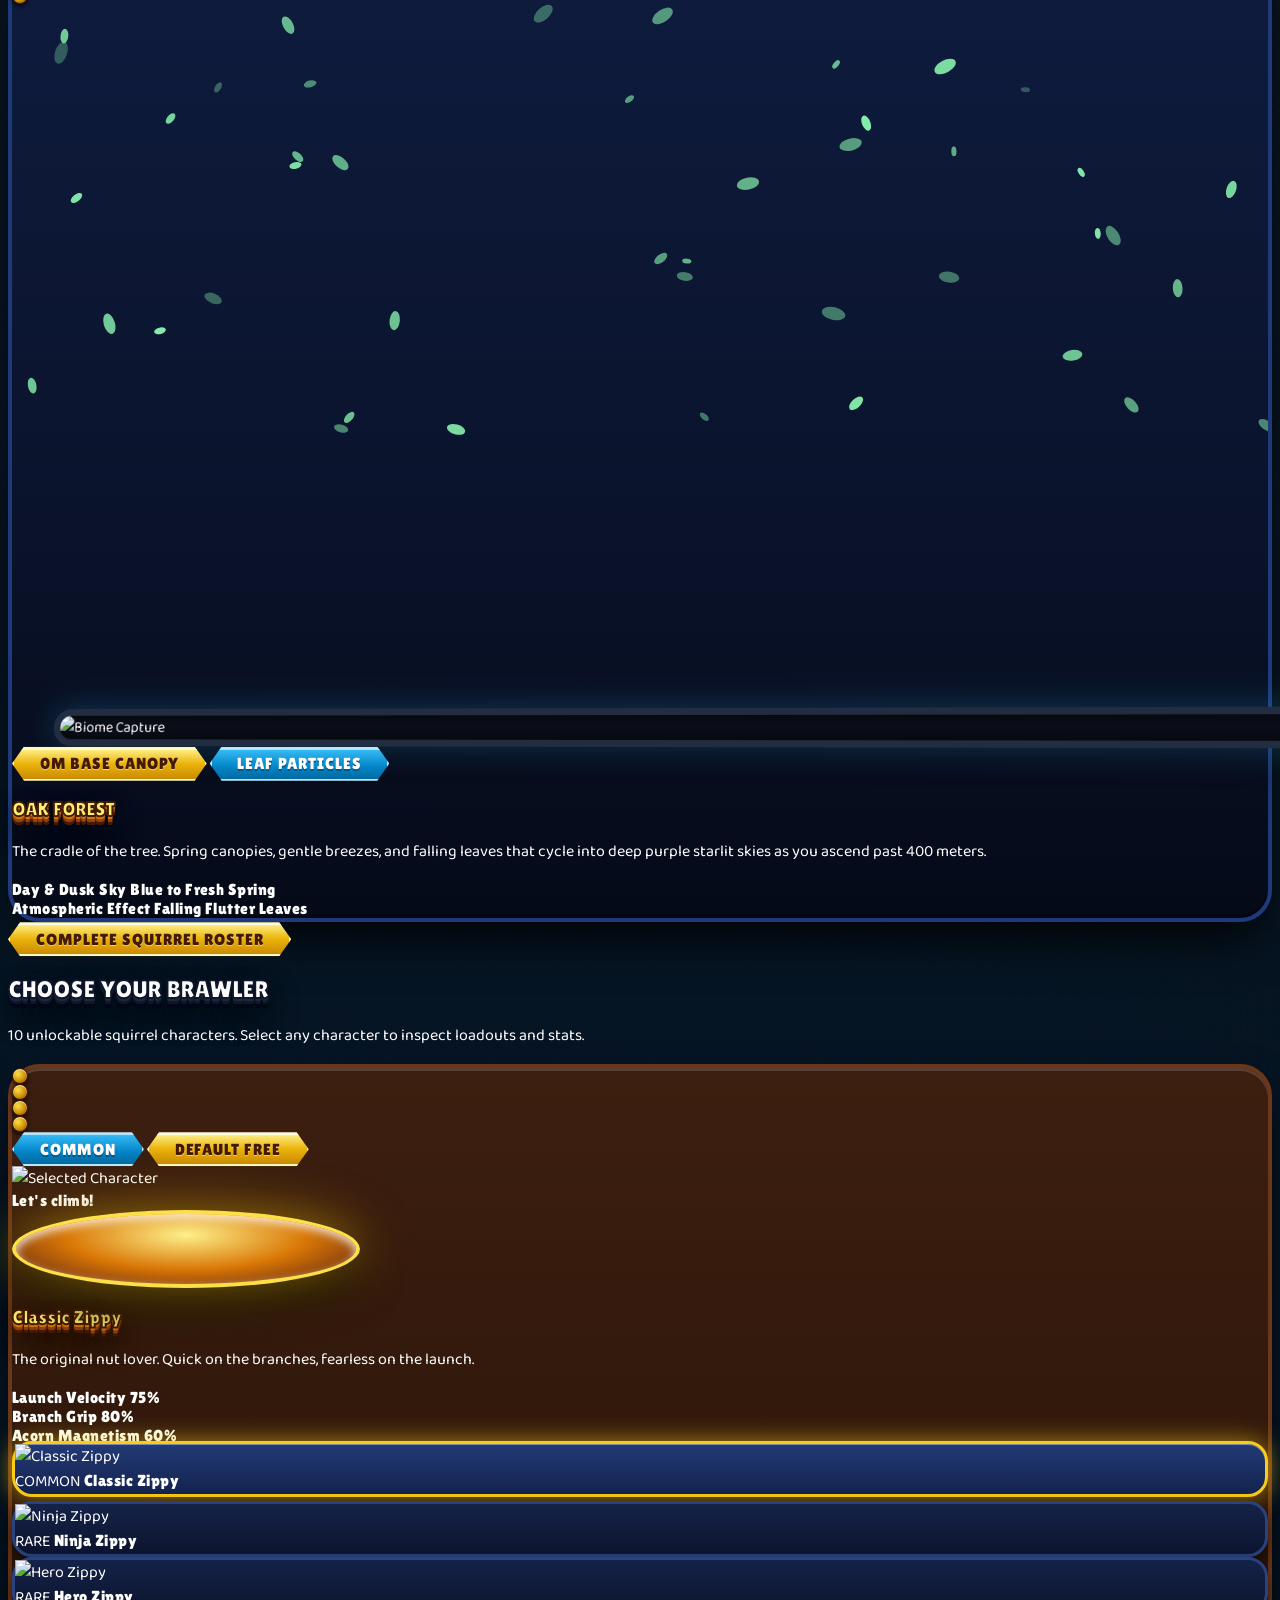
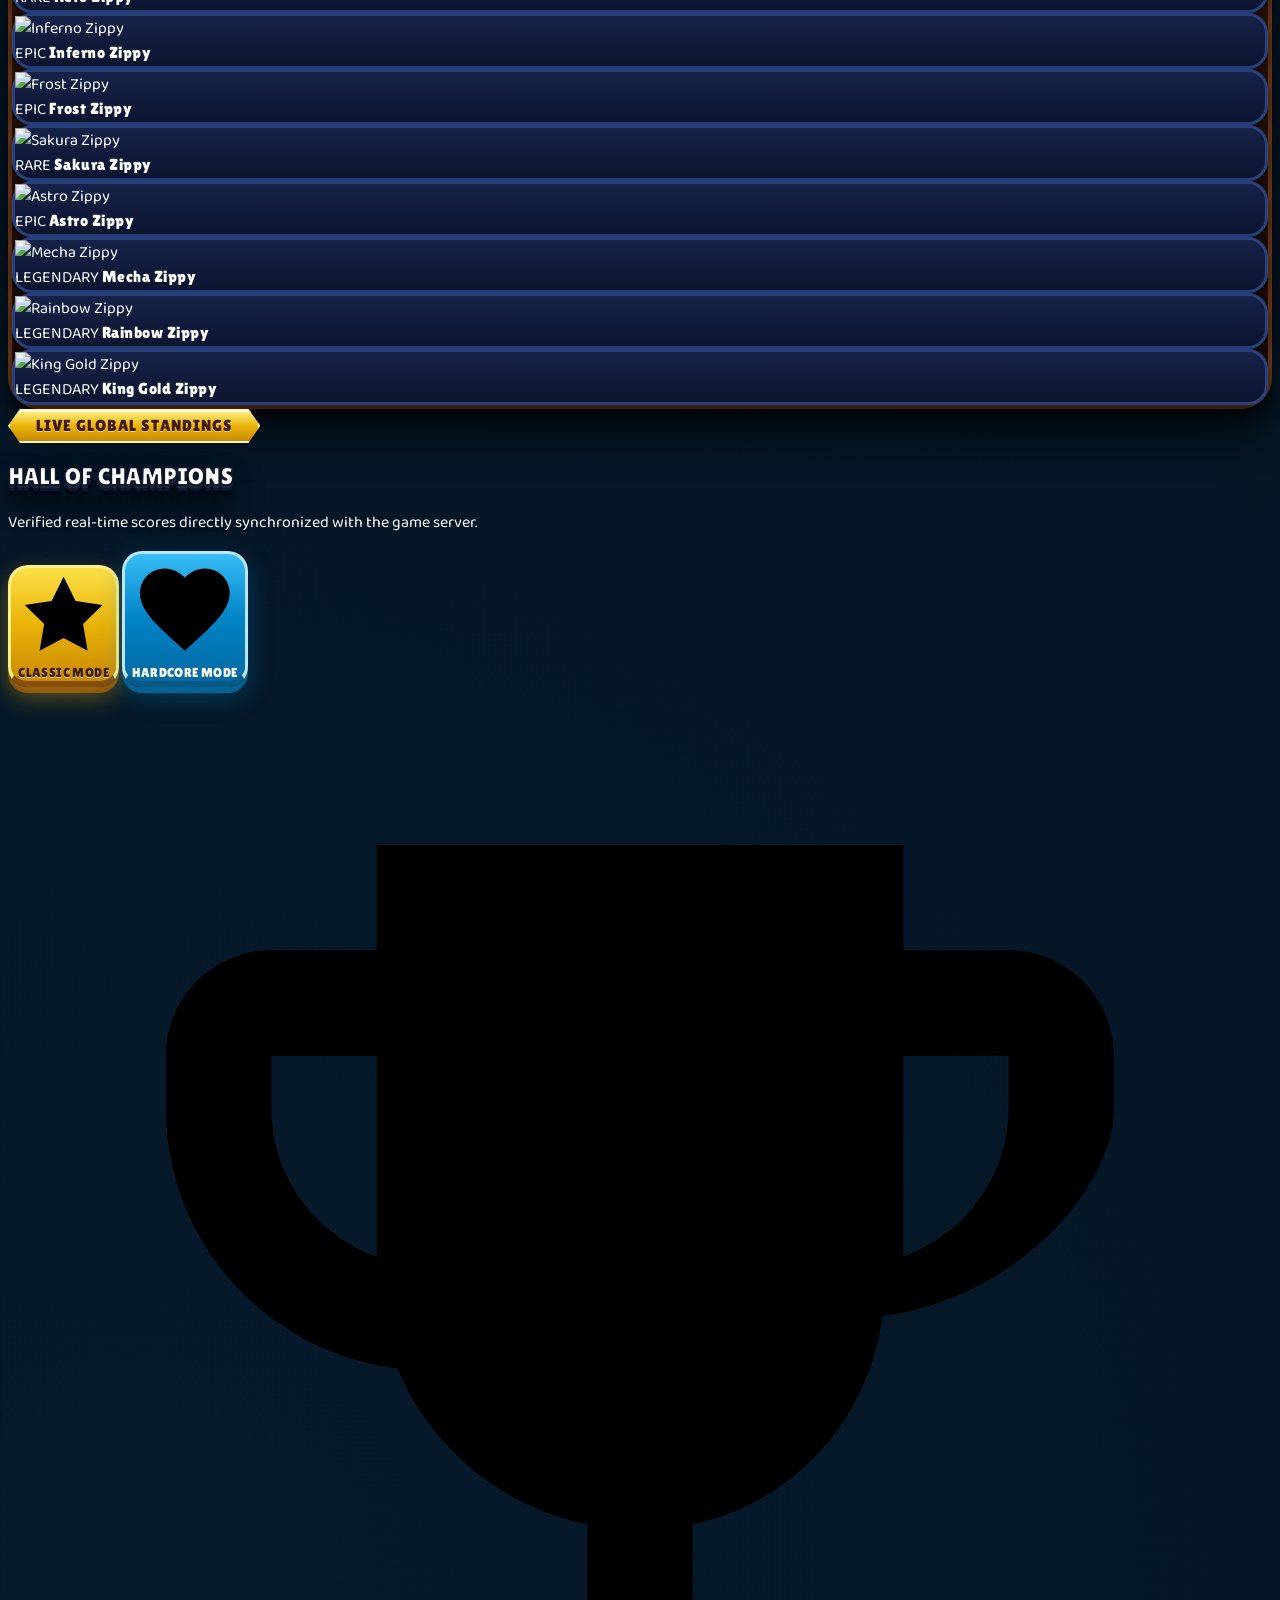
==== commit 15151648: "Update index.html" ====
--- a/index.html
+++ b/index.html
@@ -1,75 +1,2142 @@
-<!doctype html>
-<html lang="en">
+<!DOCTYPE html>
+<html lang="en" class="scroll-smooth">
 <head>
-<meta charset="utf-8">
-<meta name="viewport" content="width=device-width,initial-scale=1">
-<title>Zippy's Acorn Dash | A little squirrel. A big climb.</title>
-<meta name="description" content="Zippy's Acorn Dash is a free arcade game for Android. Pull back, launch Zippy between branches, collect acorns and climb as high as you can.">
-<meta property="og:title" content="Zippy's Acorn Dash">
-<meta property="og:description" content="A little squirrel. A big climb. Free on Google Play.">
-<meta property="og:image" content="img/feature.jpg">
-<link rel="icon" href="img/favicon.png">
-<link rel="preconnect" href="https://fonts.googleapis.com"><link rel="preconnect" href="https://fonts.gstatic.com" crossorigin>
-<link href="https://fonts.googleapis.com/css2?family=Baloo+2:wght@600;800&display=swap" rel="stylesheet">
-<link rel="stylesheet" href="style.css">
+    <meta charset="UTF-8">
+    <meta name="viewport" content="width=device-width, initial-scale=1.0">
+    
+    <title>Zippy's Acorn Dash | Official Arcade Climber</title>
+    <meta name="description" content="Launch, climb, and conquer the infinite canopy in Zippy's Acorn Dash for Android. Test slingshot physics, explore 6 dynamic biomes, unlock 10 custom squirrel brawlers, and dominate the live global leaderboard.">
+    <meta name="robots" content="index, follow, max-image-preview:large, max-snippet:-1, max-video-preview:-1">
+    <link rel="canonical" href="https://zippysacorndash.com/">
+    
+    <meta name="geo.region" content="US">
+    <meta name="geo.placename" content="Global">
+    
+    <meta property="og:title" content="Zippy's Acorn Dash | Official Game">
+    <meta property="og:description" content="Launch, climb, and survive the infinite tree. 10 custom squirrel brawlers, 6 dynamic biomes, and live global rankings.">
+    <meta property="og:type" content="website">
+    <meta property="og:url" content="https://zippysacorndash.com/">
+    <meta property="og:image" content="assets/hero-art.png">
+    
+    <link rel="icon" type="image/png" href="assets/app-icon.png">
+    
+    <script type="application/ld+json">
+    {
+      "@context": "https://schema.org",
+      "@type": "SoftwareApplication",
+      "name": "Zippy's Acorn Dash",
+      "operatingSystem": "Android",
+      "applicationCategory": "GameApplication",
+      "genre": "Arcade",
+      "url": "https://play.google.com/store/apps/details?id=com.zippys.acorndash",
+      "offers": {
+        "@type": "Offer",
+        "price": "0",
+        "priceCurrency": "USD"
+      }
+    }
+    </script>
+
+    <!-- Tailwind CSS -->
+    <script src="https://cdn.tailwindcss.com"></script>
+    <script>
+        tailwind.config = {
+            theme: {
+                extend: {
+                    colors: {
+                        arcade: {
+                            950: '#040711',
+                            900: '#080e21',
+                            850: '#0e1838',
+                            800: '#14234f',
+                            700: '#1c3270'
+                        },
+                        timber: {
+                            950: '#180a04',
+                            900: '#261208',
+                            850: '#3a1c0d',
+                            800: '#522914',
+                            700: '#6d371b',
+                            600: '#8a4724'
+                        }
+                    },
+                    fontFamily: {
+                        display: ['"Lilita One"', 'cursive', 'sans-serif'],
+                        sans: ['"Baloo 2"', 'system-ui', 'sans-serif'],
+                    }
+                }
+            }
+        }
+    </script>
+    
+    <link rel="preconnect" href="https://fonts.googleapis.com">
+    <link rel="preconnect" href="https://fonts.gstatic.com" crossorigin>
+    <link href="https://fonts.googleapis.com/css2?family=Baloo+2:wght@600;700;800;900&family=Lilita+One&display=swap" rel="stylesheet">
+    
+    <style>
+        body {
+            font-family: 'Baloo 2', sans-serif;
+            background-color: #040711;
+            color: #ffffff;
+            overflow-x: hidden;
+            user-select: none;
+            background-image: 
+                radial-gradient(circle at 50% 0%, rgba(30, 64, 175, 0.35) 0%, transparent 60%),
+                radial-gradient(circle at 90% 30%, rgba(245, 158, 11, 0.12) 0%, transparent 45%),
+                radial-gradient(circle at 10% 70%, rgba(14, 165, 233, 0.12) 0%, transparent 45%);
+        }
+
+        .font-game {
+            font-family: 'Lilita One', cursive;
+            letter-spacing: 0.03em;
+        }
+
+        /* Supercell Radial Comic Action Sunburst */
+        .sc-sunburst {
+            background: repeating-conic-gradient(
+                from 0deg at 50% 35%,
+                rgba(56, 189, 248, 0.04) 0deg 12deg,
+                transparent 12deg 24deg
+            );
+        }
+
+        /* Supercell text styling with volumetric depth */
+        .sc-text-gold {
+            font-family: 'Lilita One', cursive;
+            color: #fff275;
+            text-shadow: 
+                0 3px 0 #d97706,
+                0 6px 0 #92400e,
+                0 9px 0 #451a03,
+                0 14px 28px rgba(0,0,0,0.95);
+            -webkit-text-stroke: 2px #451a03;
+        }
+
+        .sc-text-white {
+            font-family: 'Lilita One', cursive;
+            color: #ffffff;
+            text-shadow: 
+                0 3px 0 #1e293b,
+                0 6px 0 #0f172a,
+                0 10px 0 #020617,
+                0 16px 30px rgba(0,0,0,0.95);
+            -webkit-text-stroke: 2px #0f172a;
+        }
+
+        .sc-text-cyan {
+            font-family: 'Lilita One', cursive;
+            color: #a5f3fc;
+            text-shadow: 
+                0 3px 0 #0284c7,
+                0 6px 0 #0369a1,
+                0 9px 0 #082f49,
+                0 14px 28px rgba(0,0,0,0.95);
+            -webkit-text-stroke: 2px #082f49;
+        }
+
+        /* Supercell Tactile Push Buttons with Beveled Depth */
+        .sc-btn-gold {
+            background: linear-gradient(180deg, #fde047 0%, #eab308 50%, #ca8a04 100%);
+            border: 3px solid #fef08a;
+            border-bottom: 6px solid #854d0e;
+            border-radius: 1.25rem;
+            color: #422006;
+            text-shadow: 0 1px 0 rgba(255,255,255,0.6);
+            box-shadow: 0 10px 25px rgba(234, 179, 8, 0.4), 0 6px 0 #713f12;
+            transition: all 0.15s cubic-bezier(0.4, 0, 0.2, 1);
+            position: relative;
+            cursor: pointer;
+        }
+
+        .sc-btn-gold:hover {
+            transform: translateY(-2px);
+            box-shadow: 0 14px 30px rgba(234, 179, 8, 0.55), 0 8px 0 #713f12;
+            filter: brightness(1.05);
+        }
+
+        .sc-btn-gold:active {
+            transform: translateY(4px);
+            border-bottom-width: 2px;
+            box-shadow: 0 4px 12px rgba(234, 179, 8, 0.3), 0 2px 0 #713f12;
+        }
+
+        .sc-btn-blue {
+            background: linear-gradient(180deg, #38bdf8 0%, #0284c7 50%, #0369a1 100%);
+            border: 3px solid #bae6fd;
+            border-bottom: 6px solid #075985;
+            border-radius: 1.25rem;
+            color: #ffffff;
+            text-shadow: 0 2px 0 #0369a1;
+            box-shadow: 0 10px 25px rgba(2, 132, 199, 0.35), 0 6px 0 #075985;
+            transition: all 0.15s cubic-bezier(0.4, 0, 0.2, 1);
+            position: relative;
+            cursor: pointer;
+        }
+
+        .sc-btn-blue:hover {
+            transform: translateY(-2px);
+            box-shadow: 0 14px 30px rgba(2, 132, 199, 0.5), 0 8px 0 #075985;
+            filter: brightness(1.05);
+        }
+
+        .sc-btn-blue:active {
+            transform: translateY(4px);
+            border-bottom-width: 2px;
+            box-shadow: 0 4px 12px rgba(2, 132, 199, 0.3), 0 2px 0 #075985;
+        }
+
+        .sc-btn-red {
+            background: linear-gradient(180deg, #f87171 0%, #dc2626 50%, #991b1b 100%);
+            border: 3px solid #fecaca;
+            border-bottom: 6px solid #7f1d1d;
+            border-radius: 1.25rem;
+            color: #ffffff;
+            text-shadow: 0 2px 0 #7f1d1d;
+            box-shadow: 0 10px 25px rgba(220, 38, 38, 0.35), 0 6px 0 #7f1d1d;
+            transition: all 0.15s cubic-bezier(0.4, 0, 0.2, 1);
+            position: relative;
+            cursor: pointer;
+        }
+
+        .sc-btn-red:hover {
+            transform: translateY(-2px);
+            box-shadow: 0 14px 30px rgba(220, 38, 38, 0.55), 0 8px 0 #7f1d1d;
+            filter: brightness(1.05);
+        }
+
+        .sc-btn-red:active {
+            transform: translateY(4px);
+            border-bottom-width: 2px;
+            box-shadow: 0 4px 12px rgba(220, 38, 38, 0.3), 0 2px 0 #7f1d1d;
+        }
+
+        .sc-ribbon-red {
+            background: linear-gradient(180deg, #f87171 0%, #dc2626 50%, #991b1b 100%);
+            border: 2px solid #fecaca;
+            box-shadow: 0 4px 15px rgba(220, 38, 38, 0.4), inset 0 1px 0 rgba(255,255,255,0.6);
+            clip-path: polygon(12px 0%, calc(100% - 12px) 0%, 100% 50%, calc(100% - 12px) 100%, 12px 100%, 0% 50%);
+            padding: 0.35rem 1.6rem;
+            display: inline-flex;
+            align-items: center;
+            justify-content: center;
+            font-family: 'Lilita One', cursive;
+            letter-spacing: 0.06em;
+            color: #ffffff;
+            text-shadow: 0 2px 0 #7f1d1d;
+        }
+
+        /* Hand-Crafted Game Plaques & Ribbons (Zero Generic Pills) */
+        .sc-timber-ribbon {
+            background: linear-gradient(180deg, #7c3f1d 0%, #542810 50%, #3e1b0a 100%);
+            border: 2px solid #b46b3b;
+            box-shadow: 0 4px 12px rgba(0,0,0,0.6), inset 0 1px 0 rgba(255,255,255,0.25);
+            clip-path: polygon(10px 0%, calc(100% - 10px) 0%, 100% 50%, calc(100% - 10px) 100%, 10px 100%, 0% 50%);
+            padding: 0.35rem 1.75rem;
+            display: inline-flex;
+            align-items: center;
+            justify-content: center;
+            font-family: 'Lilita One', cursive;
+            letter-spacing: 0.08em;
+            color: #fed7aa;
+            text-shadow: 0 2px 0 #200e04;
+        }
+
+        .sc-ribbon-gold {
+            background: linear-gradient(180deg, #fef08a 0%, #eab308 50%, #ca8a04 100%);
+            border: 2px solid #fef9c3;
+            box-shadow: 0 4px 15px rgba(234, 179, 8, 0.4), inset 0 1px 0 rgba(255,255,255,0.8);
+            clip-path: polygon(12px 0%, calc(100% - 12px) 0%, 100% 50%, calc(100% - 12px) 100%, 12px 100%, 0% 50%);
+            padding: 0.35rem 1.6rem;
+            display: inline-flex;
+            align-items: center;
+            justify-content: center;
+            font-family: 'Lilita One', cursive;
+            letter-spacing: 0.06em;
+            color: #451a03;
+            text-shadow: 0 1px 0 rgba(255,255,255,0.5);
+        }
+
+        .sc-ribbon-blue {
+            background: linear-gradient(180deg, #38bdf8 0%, #0284c7 60%, #0369a1 100%);
+            border: 2px solid #bae6fd;
+            box-shadow: 0 4px 15px rgba(2, 132, 199, 0.4), inset 0 1px 0 rgba(255,255,255,0.6);
+            clip-path: polygon(12px 0%, calc(100% - 12px) 0%, 100% 50%, calc(100% - 12px) 100%, 12px 100%, 0% 50%);
+            padding: 0.35rem 1.6rem;
+            display: inline-flex;
+            align-items: center;
+            justify-content: center;
+            font-family: 'Lilita One', cursive;
+            letter-spacing: 0.06em;
+            color: #ffffff;
+            text-shadow: 0 2px 0 #075985;
+        }
+
+        /* Altitude Milestone Block (Always contains numbers with generous padding and zero overflow) */
+        .sc-altitude-badge {
+            display: inline-flex;
+            align-items: center;
+            justify-content: center;
+            min-width: 104px;
+            padding: 0.4rem 1rem;
+            border-radius: 0.875rem;
+            box-shadow: 0 4px 12px rgba(0, 0, 0, 0.7), inset 0 1px 0 rgba(255, 255, 255, 0.3);
+            font-family: 'Lilita One', cursive;
+            font-size: 1.15rem;
+            letter-spacing: 0.06em;
+            margin-bottom: 0.75rem;
+            line-height: 1;
+        }
+
+        .sc-badge-bronze {
+            background: linear-gradient(180deg, #6c3214 0%, #3d1b0a 100%);
+            border: 2px solid #d97706;
+            color: #fef08a;
+            text-shadow: 0 2px 0 #1c0c05;
+        }
+
+        .sc-badge-silver {
+            background: linear-gradient(180deg, #334155 0%, #1e293b 100%);
+            border: 2px solid #cbd5e1;
+            color: #ffffff;
+            text-shadow: 0 2px 0 #0f172a;
+        }
+
+        .sc-badge-gold {
+            background: linear-gradient(180deg, #854d0e 0%, #451a03 100%);
+            border: 2px solid #facc15;
+            color: #fef08a;
+            text-shadow: 0 2px 0 #200d02;
+        }
+
+        .sc-badge-diamond {
+            background: linear-gradient(180deg, #0e7490 0%, #083344 100%);
+            border: 2px solid #38bdf8;
+            color: #e0f2fe;
+            text-shadow: 0 2px 0 #041d27;
+        }
+
+        .sc-badge-champion {
+            background: linear-gradient(180deg, #ca8a04 0%, #713f12 100%);
+            border: 2px solid #fef08a;
+            color: #ffffff;
+            text-shadow: 0 2px 0 #451a03;
+        }
+
+        /* Carved Heavy Game Board with Brass Studs */
+        .sc-timber-board {
+            background: linear-gradient(180deg, #3d1f10 0%, #2b1509 60%, #1c0c05 100%);
+            border: 4px solid #6c3719;
+            box-shadow: 
+                0 25px 50px -12px rgba(0, 0, 0, 0.95),
+                inset 0 3px 0 rgba(255, 255, 255, 0.15),
+                inset 0 -4px 0 #120703;
+            border-radius: 2rem;
+            position: relative;
+        }
+
+        .sc-arcade-board {
+            background: linear-gradient(180deg, #0f1c3f 0%, #0a132b 60%, #050a18 100%);
+            border: 4px solid #1e3a7a;
+            box-shadow: 
+                0 25px 50px -12px rgba(0, 0, 0, 0.95),
+                inset 0 2px 0 rgba(255, 255, 255, 0.15),
+                inset 0 -4px 0 #040711;
+            border-radius: 2rem;
+            position: relative;
+        }
+
+        .sc-brass-bolt {
+            width: 14px;
+            height: 14px;
+            border-radius: 50%;
+            background: radial-gradient(circle at 35% 35%, #fde047 0%, #ca8a04 60%, #713f12 100%);
+            border: 1.5px solid #451a03;
+            box-shadow: 0 2px 4px rgba(0,0,0,0.8), inset 0 1px 1px rgba(255,255,255,0.7);
+        }
+
+        /* Illuminated Champion Podium */
+        .sc-podium-stage {
+            width: 340px;
+            height: 70px;
+            border-radius: 50%;
+            background: radial-gradient(ellipse at 50% 30%, #fef08a 0%, #d97706 50%, #78350f 85%, #451a03 100%);
+            border: 4px solid #fde047;
+            box-shadow: 
+                0 0 50px rgba(234, 179, 8, 0.6),
+                0 20px 40px rgba(0, 0, 0, 0.95),
+                inset 0 4px 10px rgba(255, 255, 255, 0.8);
+            position: relative;
+        }
+
+        .sc-podium-stage::after {
+            content: '';
+            position: absolute;
+            inset: -15px;
+            border-radius: 50%;
+            background: radial-gradient(ellipse at 50% 50%, rgba(234, 179, 8, 0.3) 0%, transparent 70%);
+            z-index: -1;
+            animation: pulse-aura 3s ease-in-out infinite;
+        }
+
+        @keyframes pulse-aura {
+            0%, 100% { opacity: 0.6; transform: scale(1); }
+            50% { opacity: 1; transform: scale(1.08); }
+        }
+
+        /* Phone Mockup Frame */
+        .phone-bezel-3d {
+            background: #0b0f19;
+            border: 7px solid #232d42;
+            border-radius: 2.5rem;
+            box-shadow: 
+                0 30px 60px -15px rgba(0, 0, 0, 0.9),
+                0 0 35px rgba(56, 189, 248, 0.25),
+                inset 0 0 15px rgba(0,0,0,0.8);
+            overflow: hidden;
+            position: relative;
+            transform: perspective(1000px) rotateY(-6deg) rotateX(4deg);
+            transition: transform 0.4s cubic-bezier(0.34, 1.56, 0.64, 1);
+        }
+
+        .phone-bezel-3d:hover {
+            transform: perspective(1000px) rotateY(0deg) rotateX(0deg) scale(1.03);
+        }
+
+        /* Olympic Podium Cards */
+        .podium-card-gold {
+            background: linear-gradient(180deg, #451a03 0%, #2b1103 100%);
+            border: 3px solid #eab308;
+            box-shadow: 0 0 35px rgba(234, 179, 8, 0.4), inset 0 2px 0 #fef08a;
+            border-radius: 1.5rem;
+        }
+
+        .podium-card-silver {
+            background: linear-gradient(180deg, #1e293b 0%, #0f172a 100%);
+            border: 3px solid #94a3b8;
+            box-shadow: 0 0 25px rgba(148, 163, 184, 0.3), inset 0 2px 0 #e2e8f0;
+            border-radius: 1.5rem;
+        }
+
+        .podium-card-bronze {
+            background: linear-gradient(180deg, #381a0e 0%, #220e06 100%);
+            border: 3px solid #d97706;
+            box-shadow: 0 0 25px rgba(217, 119, 6, 0.3), inset 0 2px 0 #fcd34d;
+            border-radius: 1.5rem;
+        }
+
+        /* AAA Brawler Card */
+        .sc-brawler-card {
+            background: linear-gradient(180deg, #152248 0%, #0c1530 100%);
+            border: 3px solid #29427e;
+            border-radius: 1.25rem;
+            transition: all 0.2s cubic-bezier(0.34, 1.56, 0.64, 1);
+            cursor: pointer;
+            position: relative;
+            box-shadow: 0 8px 18px rgba(0,0,0,0.6);
+        }
+
+        .sc-brawler-card:hover {
+            transform: translateY(-6px) scale(1.03);
+            border-color: #fde047;
+            box-shadow: 0 16px 30px rgba(234, 179, 8, 0.35);
+        }
+
+        .sc-brawler-card.active-card {
+            background: linear-gradient(180deg, #233a75 0%, #14234f 100%);
+            border: 3px solid #facc15;
+            box-shadow: 0 0 25px rgba(250, 204, 21, 0.6), inset 0 1px 0 rgba(255,255,255,0.4);
+            transform: translateY(-4px);
+        }
+
+        /* Trophy Road Ladder Visual */
+        .trophy-road-line {
+            background: linear-gradient(180deg, #f59e0b 0%, #38bdf8 50%, #818cf8 100%);
+            box-shadow: 0 0 15px rgba(245, 158, 11, 0.6);
+        }
+
+        /* Floating animations */
+        @keyframes float-subtle {
+            0%, 100% { transform: translateY(0px) rotate(0deg); }
+            50% { transform: translateY(-10px) rotate(2deg); }
+        }
+
+        .anim-item-float {
+            animation: float-subtle 3.5s ease-in-out infinite;
+        }
+
+        /* Custom Scrollbar */
+        ::-webkit-scrollbar {
+            width: 10px;
+        }
+        ::-webkit-scrollbar-track {
+            background: #040711;
+        }
+        ::-webkit-scrollbar-thumb {
+            background: #2b1509;
+            border: 2px solid #522914;
+            border-radius: 8px;
+        }
+        ::-webkit-scrollbar-thumb:hover {
+            background: #d97706;
+        }
+    </style>
 </head>
-<body>
-
-<header class="hero">
-  <div class="trunk"></div>
-  <div class="wrap">
-    <div class="bar" style="grid-column:1/-1">
-      <a class="logo" href="/"><img src="img/icon.png" alt="Zippy's Acorn Dash icon"><span class="out" style="-webkit-text-stroke-width:6px;text-shadow:0 4px 0 var(--ink)">Zippy</span></a>
-      <nav><a href="#worlds">Worlds</a><a href="#zippy">Zippy</a><a href="privacy.html">Privacy</a></nav>
-    </div>
-    <div class="txt">
-      <h1 class="out"><small class="out gold" style="-webkit-text-stroke-width:7px">Zippy's</small>Acorn<br><span class="out gold">Dash</span></h1>
-      <p>A little squirrel. A big climb. How high can you go?</p>
-      <a class="btn" href="https://play.google.com/store/apps/details?id=com.zippys.acorndash">Play Free</a>
-    </div>
-    <div class="stage">
-      <div class="phone"><img src="img/w1.jpg" alt="Zippy aiming a launch in Oak Forest"></div>
-      <img class="zippy" src="img/zippy.png" alt="Zippy the squirrel">
-    </div>
-  </div>
-</header>
-
-<section class="sec worlds" id="worlds">
-  <div class="wrap">
-    <h2 class="out gold">Six worlds to climb</h2>
-    <div class="tiles">
-      <div class="tile"><img src="img/w1.jpg" alt="Oak Forest" loading="lazy"><b>Oak Forest</b></div>
-      <div class="tile"><img src="img/w3.jpg" alt="Volcano Dash" loading="lazy"><b>Volcano Dash</b></div>
-      <div class="tile"><img src="img/w2.jpg" alt="Cherry Blossom" loading="lazy"><b>Cherry Blossom</b></div>
-      <div class="tile"><img src="img/w4.jpg" alt="Midnight Grove" loading="lazy"><b>Midnight Grove</b></div>
-      <div class="tile"><img src="img/w5.jpg" alt="Golden Sunset" loading="lazy"><b>Golden Sunset</b></div>
-      <div class="tile"><img src="img/w6.jpg" alt="Frozen Peak" loading="lazy"><b>Frozen Peak</b></div>
-    </div>
-  </div>
-</section>
-
-<section class="sec meet" id="zippy">
-  <div class="wrap">
-    <img class="shop" src="img/shop.jpg" alt="Zippy skin shop" loading="lazy">
-    <div>
-      <h2 class="out">13 skins.<br>One Zippy.</h2>
-      <p>Pull back, let go, land. Collect acorns, dodge bandits and unlock Ninja, Astronaut, Golden and Mecha Zippy.</p>
-      <div class="pills"><span>Daily missions</span><span>Achievements</span><span>Leaderboard</span><span>Trails</span></div>
-      <a class="btn gold" href="https://play.google.com/store/apps/details?id=com.zippys.acorndash">Get on Google Play</a>
-    </div>
-  </div>
-</section>
-
-<section class="sec cta">
-  <div class="wrap">
-    <h2 class="out">One more branch!</h2>
-    <a class="btn" href="https://play.google.com/store/apps/details?id=com.zippys.acorndash">Play Free</a>
-  </div>
-</section>
-
-<footer><div class="wrap">
-  <span>&copy; 2026 Zippy's Acorn Dash</span>
-  <span><a href="privacy.html">Privacy Policy</a> &middot; <a href="mailto:shivangsagwaliya@gmail.com">Contact</a></span>
-</div></footer>
+<body class="antialiased">
+
+    <!-- TOP AAA NAVIGATION BAR -->
+    <header class="sticky top-0 z-50 bg-arcade-950/90 backdrop-blur-md border-b-2 border-arcade-850 px-4 sm:px-8 py-3">
+        <div class="max-w-7xl mx-auto flex items-center justify-between">
+            
+            <!-- Brand Mark -->
+            <a href="#" class="flex items-center gap-3 group">
+                <img src="assets/app-icon.png" alt="Zippy's Acorn Dash Icon" class="w-11 h-11 rounded-2xl border-2 border-amber-400 shadow-lg group-hover:scale-105 transition-transform">
+                <div class="flex flex-col">
+                    <span class="font-game text-xl sm:text-2xl text-white tracking-wide leading-none group-hover:text-yellow-400 transition-colors">
+                        ZIPPY'S ACORN DASH
+                    </span>
+                    <span class="text-[10px] font-black uppercase text-amber-400 tracking-widest mt-0.5">
+                        OFFICIAL ANDROID ARCADE
+                    </span>
+                </div>
+            </a>
+
+            <!-- Desktop Nav Menu -->
+            <nav class="hidden lg:flex items-center gap-7 font-game text-base text-slate-300">
+                <a href="#showcase" class="hover:text-amber-400 transition-colors uppercase tracking-wider">Action</a>
+                <a href="#trophy-road" class="hover:text-amber-400 transition-colors uppercase tracking-wider">Trophy Road</a>
+                <a href="#biomes" class="hover:text-amber-400 transition-colors uppercase tracking-wider">Biomes</a>
+                <a href="#wardrobe" class="hover:text-amber-400 transition-colors uppercase tracking-wider">Brawlers</a>
+                <a href="#leaderboard" class="hover:text-amber-400 transition-colors uppercase tracking-wider">Hall of Fame</a>
+            </nav>
+
+            <!-- Quick Download CTA -->
+            <div class="flex items-center">
+                <a href="https://play.google.com/store/apps/details?id=com.zippys.acorndash" target="_blank" rel="noopener noreferrer" class="sc-btn-gold font-game text-sm sm:text-base px-5 sm:px-6 py-2.5 flex items-center gap-2 uppercase">
+                    <svg class="w-4 h-4 fill-current" viewBox="0 0 24 24">
+                        <polygon points="5 3 19 12 5 21 5 3"/>
+                    </svg>
+                    <span>PLAY FREE</span>
+                </a>
+            </div>
+
+        </div>
+    </header>
+
+    <!-- CINEMATIC DYNAMIC ACTION HERO (BALANCED 2-COLUMN DESKTOP COMPOSITION) -->
+    <section class="relative min-h-[820px] flex items-center justify-center pt-8 pb-16 overflow-hidden sc-sunburst">
+        
+        <!-- Deep Twilight Backlight -->
+        <div class="absolute inset-0 pointer-events-none" style="background: radial-gradient(circle at 65% 45%, rgba(30, 64, 175, 0.45) 0%, rgba(4, 7, 17, 0.85) 60%, #040711 100%);"></div>
+
+        <div class="max-w-7xl mx-auto px-4 sm:px-6 relative z-10 w-full py-6">
+            
+            <div class="grid lg:grid-cols-12 gap-10 items-center">
+                
+                <!-- Left Column: Branding, Punchy Headline, and CTAs -->
+                <div class="lg:col-span-7 text-center lg:text-left flex flex-col items-center lg:items-start">
+                    
+                    <!-- Master Game Logo -->
+                    <div class="mb-4">
+                        <img src="assets/zippy-logo-hq.png" alt="Zippy's Acorn Dash Master Logo" class="w-56 sm:w-72 drop-shadow-[0_15px_30px_rgba(0,0,0,0.95)]">
+                    </div>
+
+                    <!-- Carved Timber Ribbon (Zero Generic Pills!) -->
+                    <div class="sc-timber-ribbon mb-4">
+                        <span>AUTHENTIC VERTICAL CLIMBING ARCADE</span>
+                    </div>
+
+                    <!-- Supercell Volumetric Action Headline -->
+                    <h1 class="sc-text-white text-5xl sm:text-7xl lg:text-8xl font-black uppercase leading-[0.92] mb-5">
+                        CLIMB OR <span class="sc-text-gold">PLUMMET.</span>
+                    </h1>
+
+                    <p class="text-xl sm:text-2xl font-bold text-slate-200 max-w-xl mb-8 leading-snug">
+                        Touch anywhere. Pull back to calculate the angle. Launch through the infinite canopy, snatch glowing golden acorns, and out-climb players worldwide.
+                    </p>
+
+                    <!-- Main Action CTAs -->
+                    <div class="flex flex-col sm:flex-row gap-4 w-full sm:w-auto mb-8">
+                        <a href="https://play.google.com/store/apps/details?id=com.zippys.acorndash" target="_blank" rel="noopener noreferrer" class="sc-btn-gold font-game text-xl px-9 py-4 flex items-center justify-center gap-3 uppercase shadow-2xl">
+                            <svg class="w-6 h-6 fill-current" viewBox="0 0 24 24">
+                                <path d="M3.609 1.814L13.793 12 3.61 22.186c-.37-.417-.61-.989-.61-1.637V3.45c0-.648.24-1.22.609-1.636zM15.207 13.414l2.42 2.42-12.72 7.234 10.3-9.654zm0-2.828L4.907.932l12.72 7.234-2.42 2.42zm1.414 1.414l3.172-1.804c.854-.486.854-1.274 0-1.76l-3.172-1.804-2.121 2.121 2.121 2.122l.000.325z"/>
+                            </svg>
+                            <span>Download on Google Play</span>
+                        </a>
+
+                        <a href="#trophy-road" class="sc-btn-blue font-game text-lg px-7 py-4 flex items-center justify-center gap-2.5 uppercase">
+                            <svg class="w-5 h-5 fill-current" viewBox="0 0 24 24">
+                                <path d="M19 5h-2V3H7v2H5c-1.1 0-2 .9-2 2v1c0 2.55 1.92 4.63 4.39 4.94A5.01 5.01 0 0011 15.9V19H7v2h10v-2h-4v-3.1c1.88-.41 3.32-1.92 3.61-3.96C19.08 11.63 21 9.55 21 8V7c0-1.1-.9-2-2-2zM5 8V7h2v3.82C5.84 10.4 5 9.3 5 8zm14 0c0 1.3-.84 2.4-2 2.82V7h2v1z"/>
+                            </svg>
+                            <span>Explore Trophy Road</span>
+                        </a>
+                    </div>
+
+                    <!-- Store Trust & Quality Badges -->
+                    <div class="flex flex-wrap items-center justify-center lg:justify-start gap-4 text-xs font-black uppercase text-slate-300">
+                        <div class="flex items-center gap-1.5 bg-black/50 px-3.5 py-1.5 rounded-xl border border-white/10 shadow-lg">
+                            <div class="flex text-amber-400">
+                                <svg class="w-4 h-4 fill-current" viewBox="0 0 24 24"><polygon points="12 2 15.09 8.26 22 9.27 17 14.14 18.18 21.02 12 17.77 5.82 21.02 7 14.14 2 9.27 8.91 8.26 12 2"/></svg>
+                                <svg class="w-4 h-4 fill-current" viewBox="0 0 24 24"><polygon points="12 2 15.09 8.26 22 9.27 17 14.14 18.18 21.02 12 17.77 5.82 21.02 7 14.14 2 9.27 8.91 8.26 12 2"/></svg>
+                                <svg class="w-4 h-4 fill-current" viewBox="0 0 24 24"><polygon points="12 2 15.09 8.26 22 9.27 17 14.14 18.18 21.02 12 17.77 5.82 21.02 7 14.14 2 9.27 8.91 8.26 12 2"/></svg>
+                                <svg class="w-4 h-4 fill-current" viewBox="0 0 24 24"><polygon points="12 2 15.09 8.26 22 9.27 17 14.14 18.18 21.02 12 17.77 5.82 21.02 7 14.14 2 9.27 8.91 8.26 12 2"/></svg>
+                                <svg class="w-4 h-4 fill-current" viewBox="0 0 24 24"><polygon points="12 2 15.09 8.26 22 9.27 17 14.14 18.18 21.02 12 17.77 5.82 21.02 7 14.14 2 9.27 8.91 8.26 12 2"/></svg>
+                            </div>
+                            <span class="text-white font-game text-sm ml-1">4.9 RATING</span>
+                        </div>
+                        <div class="bg-black/50 px-3.5 py-1.5 rounded-xl border border-white/10 text-cyan-300 font-game shadow-lg">
+                            100% FREE ARCADE
+                        </div>
+                        <div class="bg-black/50 px-3.5 py-1.5 rounded-xl border border-white/10 text-emerald-300 font-game shadow-lg">
+                            VERIFIED CLEAN BY GOOGLE
+                        </div>
+                    </div>
+
+                </div>
+
+                <!-- Right Column: Illustrated Arcade Mascot Stage -->
+                <div class="lg:col-span-5 flex flex-col items-center justify-center relative select-none">
+                    
+                    <div id="hero-mascot-stage" class="relative flex flex-col items-center select-none">
+                        
+                        <!-- Floating Orbiting Collectible: Golden Acorn -->
+                        <div class="absolute -top-4 -left-6 z-20 anim-item-float">
+                            <div class="sc-ribbon-gold text-xs flex items-center gap-2 shadow-2xl">
+                                <svg class="w-5 h-5 text-amber-950 fill-current" viewBox="0 0 24 24">
+                                    <path d="M12 2C10.5 2 9 3 9 3C9 3 7.5 4 6 5C6 7 7 8 7 8C5 9 4 11 4 13C4 17.5 7.5 21 12 21C16.5 21 20 17.5 20 13C20 11 19 9 17 8C17 8 18 7 18 5C16.5 4 15 3 15 3C15 3 13.5 2 12 2ZM11 1V3H13V1H11Z"/>
+                                </svg>
+                                <span>GOLD ACORN</span>
+                            </div>
+                        </div>
+
+                        <!-- Floating Orbiting Collectible: Cyan Diamond -->
+                        <div class="absolute top-14 -right-4 z-20 anim-item-float" style="animation-delay: 1.5s;">
+                            <div class="sc-ribbon-blue text-xs flex items-center gap-2 shadow-2xl">
+                                <svg class="w-5 h-5 text-cyan-200 fill-current" viewBox="0 0 24 24">
+                                    <polygon points="12 2 2 9 12 22 22 9 12 2"/>
+                                </svg>
+                                <span>DIAMOND</span>
+                            </div>
+                        </div>
+
+                        <!-- Illustrated Mascot with Glowing Golden Acorn -->
+                        <img id="hero-mascot-img" src="assets/characters/classic.png" alt="Classic Zippy Mascot" class="w-72 sm:w-88 md:w-96 drop-shadow-[0_25px_35px_rgba(0,0,0,0.95)] z-10 transition-transform duration-300 hover:scale-105 cursor-pointer">
+                        
+                        <!-- Arena Podium Base -->
+                        <div class="sc-podium-stage mt-[-60px] z-0"></div>
+                        
+                        <!-- Mascot Name Ribbon Plaque -->
+                        <div class="sc-timber-ribbon mt-6 z-10 shadow-xl">
+                            <span id="hero-mascot-label">ZIPPY THE ACORN RUNNER</span>
+                        </div>
+
+                    </div>
+
+                </div>
+
+            </div>
+
+        </div>
+    </section>
+
+    <!-- ACTION GAMEPLAY SHOWCASE (AUTHENTIC DEVICE POSTERS & REAL IN-GAME ACTION) -->
+    <section id="showcase" class="py-24 bg-arcade-900 border-t-4 border-arcade-850 relative">
+        <div class="max-w-7xl mx-auto px-4 sm:px-6">
+            
+            <div class="text-center max-w-2xl mx-auto mb-20">
+                <div class="sc-timber-ribbon mb-3">
+                    <span>AUTHENTIC GAMEPLAY EXPERIENCE</span>
+                </div>
+                <h2 class="sc-text-white text-4xl sm:text-6xl uppercase">
+                    ONE TAP. ZERO EXCUSES.
+                </h2>
+                <p class="text-slate-300 font-bold text-lg sm:text-xl mt-2">
+                    Pure arcade physics where your finger angle decides whether you ascend into the stars or plummet into the dirt.
+                </p>
+            </div>
+
+            <!-- Action Feature 1: The Slingshot Leap -->
+            <div class="grid lg:grid-cols-12 gap-12 items-center mb-28">
+                <div class="lg:col-span-5 flex justify-center">
+                    <div class="w-72 sm:w-80 phone-bezel-3d">
+                        <img src="assets/campaigns/02-pull-launch.png" alt="Pull and Launch Mechanic" class="w-full h-auto object-cover">
+                    </div>
+                </div>
+                <div class="lg:col-span-7 text-center lg:text-left">
+                    <div class="sc-ribbon-gold mb-4">
+                        <span>CORE PHYSICS ENGINE</span>
+                    </div>
+                    <h3 class="sc-text-gold text-4xl sm:text-5xl uppercase mb-4">
+                        CALCULATE. LAUNCH. STICK THE LANDING.
+                    </h3>
+                    <p class="text-slate-200 font-bold text-lg leading-relaxed mb-6">
+                        Touch anywhere, drag backward to pull the elastic tension cords, and release. Predict branch bounce angles, dodge bandit squirrels, and land clean. Missed the target branch? Execute a split-second Clutch Save mid-air before gravity claims your score!
+                    </p>
+                    <div class="flex flex-wrap gap-4 justify-center lg:justify-start font-game text-base uppercase">
+                        <div class="sc-timber-ribbon">
+                            <span>CLUTCH SAVES REWARDED</span>
+                        </div>
+                        <div class="sc-ribbon-blue">
+                            <span>INSTANT RETRY SYSTEM</span>
+                        </div>
+                        <div class="sc-ribbon-gold">
+                            <span>ZERO PAY TO WIN</span>
+                        </div>
+                    </div>
+                </div>
+            </div>
+
+            <!-- Action Feature 2: High Altitude Climbs -->
+            <div class="grid lg:grid-cols-12 gap-12 items-center">
+                <div class="lg:col-span-7 order-2 lg:order-1 text-center lg:text-left">
+                    <div class="sc-ribbon-blue mb-4">
+                        <span>INFINITE ASCENT</span>
+                    </div>
+                    <h3 class="sc-text-white text-4xl sm:text-5xl uppercase mb-4">
+                        ASCEND PAST 3,000 METERS
+                    </h3>
+                    <p class="text-slate-200 font-bold text-lg leading-relaxed mb-6">
+                        Scale from tranquil oak canopies into volcanic smoke and frozen spires. Beyond 1,000 meters, branches thin out and crosswinds test your nerve. Every run cycles through dawn, dusk, and starry high altitude darkness.
+                    </p>
+                    <div class="flex flex-wrap gap-4 justify-center lg:justify-start font-game text-base uppercase">
+                        <div class="sc-ribbon-gold">
+                            <span>6 DYNAMIC BIOMES</span>
+                        </div>
+                        <div class="sc-timber-ribbon">
+                            <span>27 ACHIEVEMENTS</span>
+                        </div>
+                        <div class="sc-ribbon-blue">
+                            <span>GLOBAL RANKINGS</span>
+                        </div>
+                    </div>
+                </div>
+                <div class="lg:col-span-5 order-1 lg:order-2 flex justify-center">
+                    <div class="w-72 sm:w-80 phone-bezel-3d">
+                        <img src="assets/campaigns/01-watch-this.png" alt="Watch This High Altitude Climb" class="w-full h-auto object-cover">
+                    </div>
+                </div>
+            </div>
+
+        </div>
+    </section>
+
+    <!-- ALTITUDE TROPHY ROAD SECTION (SUPERCELL CLIMBER'S LEAGUE PROGRESSION) -->
+    <section id="trophy-road" class="py-24 bg-arcade-950 border-t-4 border-arcade-850 relative overflow-hidden">
+        <div class="max-w-7xl mx-auto px-4 sm:px-6 relative z-10">
+            
+            <div class="text-center max-w-2xl mx-auto mb-16">
+                <div class="sc-ribbon-gold mb-3">
+                    <span>CANOPY LEAGUE ROAD</span>
+                </div>
+                <h2 class="sc-text-white text-4xl sm:text-6xl uppercase">
+                    ALTITUDE TROPHY ROAD
+                </h2>
+                <p class="text-slate-300 font-bold text-lg sm:text-xl mt-2">
+                    Climb higher to enter elite leagues, unlock exclusive squirrel brawler skins, and carve your name in history.
+                </p>
+            </div>
+
+            <!-- Trophy Road Milestones Ladder -->
+            <div class="grid sm:grid-cols-2 lg:grid-cols-5 gap-6">
+                
+                <!-- 0m: Bronze League -->
+                <div class="sc-arcade-board p-5 flex flex-col items-center text-center relative group hover:border-amber-400 transition-colors">
+                    <div class="sc-brass-bolt absolute top-3 left-3"></div>
+                    <div class="sc-brass-bolt absolute top-3 right-3"></div>
+                    
+                    <div class="sc-altitude-badge sc-badge-bronze">
+                        <span>0M</span>
+                    </div>
+                    <span class="sc-timber-ribbon text-[11px] mb-3"><span>BRONZE LEAGUE</span></span>
+                    <img src="assets/characters/classic.png" alt="Classic Zippy" class="w-24 h-24 object-contain drop-shadow-xl group-hover:scale-105 transition-transform mb-2">
+                    <h3 class="font-game text-lg text-white uppercase">Oak Canopy</h3>
+                    <p class="text-xs text-slate-300 font-bold mt-1">Starting grounds. Soft leaves and wide branches.</p>
+                    <div class="mt-4 pt-3 border-t border-white/10 w-full text-[11px] font-game text-emerald-400 uppercase">
+                        Unlocks: Classic Zippy
+                    </div>
+                </div>
+
+                <!-- 300m: Silver League -->
+                <div class="sc-arcade-board p-5 flex flex-col items-center text-center relative group hover:border-amber-400 transition-colors">
+                    <div class="sc-brass-bolt absolute top-3 left-3"></div>
+                    <div class="sc-brass-bolt absolute top-3 right-3"></div>
+
+                    <div class="sc-altitude-badge sc-badge-silver">
+                        <span>300M</span>
+                    </div>
+                    <span class="sc-ribbon-blue text-[11px] mb-3"><span>SILVER LEAGUE</span></span>
+                    <img src="assets/characters/ninja.png" alt="Ninja Zippy" class="w-24 h-24 object-contain drop-shadow-xl group-hover:scale-105 transition-transform mb-2">
+                    <h3 class="font-game text-lg text-white uppercase">Sakura Breeze</h3>
+                    <p class="text-xs text-slate-300 font-bold mt-1">Petal gusts test trajectory precision.</p>
+                    <div class="mt-4 pt-3 border-t border-white/10 w-full text-[11px] font-game text-cyan-400 uppercase">
+                        Unlocks: Ninja Zippy
+                    </div>
+                </div>
+
+                <!-- 700m: Gold League -->
+                <div class="sc-arcade-board p-5 flex flex-col items-center text-center relative group hover:border-amber-400 transition-colors">
+                    <div class="sc-brass-bolt absolute top-3 left-3"></div>
+                    <div class="sc-brass-bolt absolute top-3 right-3"></div>
+
+                    <div class="sc-altitude-badge sc-badge-gold">
+                        <span>700M</span>
+                    </div>
+                    <span class="sc-ribbon-gold text-[11px] mb-3"><span>GOLD LEAGUE</span></span>
+                    <img src="assets/characters/hero.png" alt="Hero Zippy" class="w-24 h-24 object-contain drop-shadow-xl group-hover:scale-105 transition-transform mb-2">
+                    <h3 class="font-game text-lg text-white uppercase">Twilight Summit</h3>
+                    <p class="text-xs text-slate-300 font-bold mt-1">Starlit heights with narrower platforms.</p>
+                    <div class="mt-4 pt-3 border-t border-white/10 w-full text-[11px] font-game text-yellow-400 uppercase">
+                        Unlocks: Hero Zippy
+                    </div>
+                </div>
+
+                <!-- 1500m: Diamond League -->
+                <div class="sc-arcade-board p-5 flex flex-col items-center text-center relative group hover:border-amber-400 transition-colors">
+                    <div class="sc-brass-bolt absolute top-3 left-3"></div>
+                    <div class="sc-brass-bolt absolute top-3 right-3"></div>
+
+                    <div class="sc-altitude-badge sc-badge-diamond">
+                        <span>1500M</span>
+                    </div>
+                    <span class="sc-ribbon-blue text-[11px] mb-3"><span>DIAMOND LEAGUE</span></span>
+                    <img src="assets/characters/inferno.png" alt="Inferno Zippy" class="w-24 h-24 object-contain drop-shadow-xl group-hover:scale-105 transition-transform mb-2">
+                    <h3 class="font-game text-lg text-white uppercase">Volcano Peak</h3>
+                    <p class="text-xs text-slate-300 font-bold mt-1">Molten embers and high speed updrafts.</p>
+                    <div class="mt-4 pt-3 border-t border-white/10 w-full text-[11px] font-game text-rose-400 uppercase">
+                        Unlocks: Inferno Zippy
+                    </div>
+                </div>
+
+                <!-- 3000m: Champion League -->
+                <div class="sc-arcade-board p-5 flex flex-col items-center text-center relative group hover:border-amber-400 transition-colors">
+                    <div class="sc-brass-bolt absolute top-3 left-3"></div>
+                    <div class="sc-brass-bolt absolute top-3 right-3"></div>
+
+                    <div class="sc-altitude-badge sc-badge-champion">
+                        <span>3000M</span>
+                    </div>
+                    <span class="sc-ribbon-gold text-[11px] mb-3"><span>CHAMPION LEAGUE</span></span>
+                    <img src="assets/characters/gold.png" alt="King Gold Zippy" class="w-24 h-24 object-contain drop-shadow-2xl group-hover:scale-105 transition-transform mb-2">
+                    <h3 class="font-game text-lg text-white uppercase">Stratosphere</h3>
+                    <p class="text-xs text-slate-300 font-bold mt-1">Zero gravity and legendary prestige.</p>
+                    <div class="mt-4 pt-3 border-t border-white/10 w-full text-[11px] font-game text-yellow-400 uppercase">
+                        Unlocks: King Gold Zippy
+                    </div>
+                </div>
+
+            </div>
+
+        </div>
+    </section>
+
+
+
+    <!-- INTERACTIVE BIOME & WEATHER LAB -->
+    <section id="biomes" class="py-24 relative overflow-hidden bg-arcade-950 border-t-4 border-arcade-850">
+        <div class="max-w-7xl mx-auto px-4 sm:px-6">
+            
+            <div class="text-center max-w-2xl mx-auto mb-14">
+                <div class="sc-ribbon-blue mb-3">
+                    <span>DYNAMIC ATMOSPHERIC EXPEDITIONS</span>
+                </div>
+                <h2 class="sc-text-white text-4xl sm:text-6xl uppercase">
+                    BIOME WEATHER LAB
+                </h2>
+                <p class="text-slate-300 font-bold text-lg sm:text-xl mt-2">
+                    Click any biome to transform the weather particles, sky ambiance, and gameplay captures in real-time.
+                </p>
+            </div>
+
+            <!-- Biome Selector Tabs -->
+            <div class="flex flex-wrap justify-center gap-3 mb-10" id="biome-tabs-container">
+                <!-- Injected via Script -->
+            </div>
+
+            <!-- Dynamic Biome Atmospheric Stage -->
+            <div id="biome-stage" class="sc-arcade-board p-6 sm:p-10 relative overflow-hidden transition-all duration-500">
+                
+                <div class="sc-brass-bolt absolute top-4 left-4 z-20"></div>
+                <div class="sc-brass-bolt absolute top-4 right-4 z-20"></div>
+                <div class="sc-brass-bolt absolute bottom-4 left-4 z-20"></div>
+                <div class="sc-brass-bolt absolute bottom-4 right-4 z-20"></div>
+
+                <!-- Particle Canvas Overlay running in the background of this stage -->
+                <canvas id="biome-particle-canvas" class="absolute inset-0 w-full h-full pointer-events-none z-10"></canvas>
+
+                <div class="relative z-20 grid lg:grid-cols-12 gap-8 items-center">
+                    
+                    <!-- Left: Real In-game Screenshot in Phone Frame -->
+                    <div class="lg:col-span-5 flex justify-center">
+                        <div class="w-68 sm:w-76 phone-bezel-3d">
+                            <img id="biome-screenshot-img" src="assets/campaigns/01-going-nuts.png" alt="Biome Capture" class="w-full h-auto object-cover transition-opacity duration-300">
+                        </div>
+                    </div>
+
+                    <!-- Right: Lore and Atmosphere Details -->
+                    <div class="lg:col-span-7 text-center lg:text-left">
+                        
+                        <div class="flex flex-wrap gap-3 justify-center lg:justify-start mb-4">
+                            <div class="sc-ribbon-gold text-xs">
+                                <span id="biome-altitude-tag">0M BASE CANOPY</span>
+                            </div>
+                            <div class="sc-ribbon-blue text-xs">
+                                <span id="biome-particle-tag">LEAF PARTICLES</span>
+                            </div>
+                        </div>
+
+                        <h3 id="biome-title" class="sc-text-gold text-4xl sm:text-5xl uppercase mb-4">
+                            OAK FOREST
+                        </h3>
+
+                        <p id="biome-lore" class="text-white font-bold text-lg leading-relaxed mb-6 max-w-xl">
+                            The cradle of the tree. Spring canopies, gentle breezes, and falling leaves that cycle into deep purple starlit skies as you ascend past 400 meters.
+                        </p>
+
+                        <div class="grid grid-cols-2 gap-4 max-w-md mx-auto lg:mx-0 p-4 rounded-2xl bg-black/60 border border-white/10 font-game text-sm uppercase shadow-xl">
+                            <div>
+                                <span class="text-slate-400 text-xs block">Day & Dusk Sky</span>
+                                <span id="biome-sky-desc" class="text-white text-base">Blue to Fresh Spring</span>
+                            </div>
+                            <div>
+                                <span class="text-slate-400 text-xs block">Atmospheric Effect</span>
+                                <span id="biome-effect-desc" class="text-yellow-400 text-base">Falling Flutter Leaves</span>
+                            </div>
+                        </div>
+
+                    </div>
+
+                </div>
+
+            </div>
+
+        </div>
+    </section>
+
+    <!-- BRAWLER STYLE CHARACTER WARDROBE (SQUIRREL ROSTER) -->
+    <section id="wardrobe" class="py-24 bg-arcade-900 border-t-4 border-arcade-850 relative">
+        <div class="max-w-7xl mx-auto px-4 sm:px-6">
+            
+            <div class="text-center max-w-2xl mx-auto mb-16">
+                <div class="sc-ribbon-gold mb-3">
+                    <span>COMPLETE SQUIRREL ROSTER</span>
+                </div>
+                <h2 class="sc-text-white text-4xl sm:text-6xl uppercase">
+                    CHOOSE YOUR BRAWLER
+                </h2>
+                <p class="text-slate-300 font-bold text-lg sm:text-xl mt-2">
+                    10 unlockable squirrel characters. Select any character to inspect loadouts and stats.
+                </p>
+            </div>
+
+            <!-- In-game Style Wardrobe Board -->
+            <div class="sc-timber-board p-6 sm:p-10">
+                
+                <div class="sc-brass-bolt absolute top-4 left-4"></div>
+                <div class="sc-brass-bolt absolute top-4 right-4"></div>
+                <div class="sc-brass-bolt absolute bottom-4 left-4"></div>
+                <div class="sc-brass-bolt absolute bottom-4 right-4"></div>
+
+                <div class="grid lg:grid-cols-12 gap-8 items-center">
+                    
+                    <!-- Left: Large Podium Display with RPG Stats -->
+                    <div class="lg:col-span-5 flex flex-col items-center justify-center p-6 bg-black/50 rounded-3xl border-2 border-timber-600/50 relative shadow-2xl">
+                        
+                        <div class="flex justify-between w-full mb-2">
+                            <div class="sc-ribbon-blue text-xs">
+                                <span id="skin-rarity-text">COMMON</span>
+                            </div>
+                            <div class="sc-ribbon-gold text-xs">
+                                <span id="skin-cost-text">DEFAULT FREE</span>
+                            </div>
+                        </div>
+
+                        <!-- Mascot Character Render Display -->
+                        <div class="w-64 h-64 sm:w-76 sm:h-76 flex items-center justify-center my-4 relative group">
+                            <img id="wardrobe-char-img" src="assets/characters/classic.png" alt="Selected Character" class="max-w-full max-h-full object-contain drop-shadow-[0_20px_30px_rgba(0,0,0,0.95)] transition-transform duration-300 group-hover:scale-105 cursor-pointer">
+                            
+                            <!-- Speech Bubble Quote -->
+                            <div id="wardrobe-bubble" class="absolute -top-3 right-0 bg-white text-slate-900 px-3 py-1.5 rounded-2xl font-game text-xs shadow-xl border-2 border-amber-400">
+                                <span>Let's climb!</span>
+                            </div>
+                        </div>
+
+                        <div class="sc-podium-stage w-64 h-16 mt-[-40px] mb-4"></div>
+
+                        <h3 id="wardrobe-char-name" class="sc-text-gold text-3xl sm:text-4xl uppercase text-center">
+                            Classic Zippy
+                        </h3>
+                        <p id="wardrobe-char-desc" class="text-sm font-bold text-slate-300 mt-2 text-center max-w-sm">
+                            The original nut lover. Quick on the branches, fearless on the launch.
+                        </p>
+
+                        <!-- RPG Stat Gauges -->
+                        <div class="w-full mt-6 space-y-2.5 bg-black/40 p-4 rounded-2xl border border-white/10">
+                            <div>
+                                <div class="flex justify-between text-xs font-game uppercase mb-1">
+                                    <span class="text-slate-300">Launch Velocity</span>
+                                    <span id="stat-val-vel" class="text-amber-400">75%</span>
+                                </div>
+                                <div class="w-full bg-slate-800 h-2.5 rounded-full overflow-hidden border border-white/10">
+                                    <div id="stat-bar-vel" class="bg-gradient-to-r from-amber-500 to-yellow-300 h-full rounded-full transition-all duration-500" style="width: 75%;"></div>
+                                </div>
+                            </div>
+
+                            <div>
+                                <div class="flex justify-between text-xs font-game uppercase mb-1">
+                                    <span class="text-slate-300">Branch Grip</span>
+                                    <span id="stat-val-grip" class="text-emerald-400">80%</span>
+                                </div>
+                                <div class="w-full bg-slate-800 h-2.5 rounded-full overflow-hidden border border-white/10">
+                                    <div id="stat-bar-grip" class="bg-gradient-to-r from-emerald-500 to-teal-300 h-full rounded-full transition-all duration-500" style="width: 80%;"></div>
+                                </div>
+                            </div>
+
+                            <div>
+                                <div class="flex justify-between text-xs font-game uppercase mb-1">
+                                    <span class="text-slate-300">Acorn Magnetism</span>
+                                    <span id="stat-val-mag" class="text-cyan-400">60%</span>
+                                </div>
+                                <div class="w-full bg-slate-800 h-2.5 rounded-full overflow-hidden border border-white/10">
+                                    <div id="stat-bar-mag" class="bg-gradient-to-r from-cyan-500 to-sky-300 h-full rounded-full transition-all duration-500" style="width: 60%;"></div>
+                                </div>
+                            </div>
+                        </div>
+
+                    </div>
+
+                    <!-- Right: Inventory Deck of Skins -->
+                    <div class="lg:col-span-7">
+                        <div class="grid grid-cols-2 sm:grid-cols-3 md:grid-cols-4 gap-3 max-h-[520px] overflow-y-auto pr-2" id="skins-deck-grid">
+                            <!-- Injected by script -->
+                        </div>
+                    </div>
+
+                </div>
+
+            </div>
+
+        </div>
+    </section>
+
+    <!-- LIVE GLOBAL LEADERBOARD (OLYMPIC TOP 3 PODIUM & TOURNAMENT ROSTER) -->
+    <section id="leaderboard" class="py-24 bg-arcade-950 border-t-4 border-arcade-850 relative overflow-hidden">
+        <div class="max-w-7xl mx-auto px-4 sm:px-6">
+            
+            <div class="text-center max-w-2xl mx-auto mb-16">
+                <div class="sc-ribbon-gold mb-3">
+                    <span>LIVE GLOBAL STANDINGS</span>
+                </div>
+                <h2 class="sc-text-white text-4xl sm:text-6xl uppercase">
+                    HALL OF CHAMPIONS
+                </h2>
+                <p class="text-slate-300 font-bold text-lg sm:text-xl mt-2">
+                    Verified real-time scores directly synchronized with the game server.
+                </p>
+
+                <!-- Supercell Dual Mode Switcher -->
+                <div class="mt-8 flex flex-wrap items-center justify-center gap-3 sm:gap-4">
+                    <button id="mode-btn-classic" class="sc-btn-gold font-game text-sm sm:text-base px-6 sm:px-8 py-3 uppercase flex items-center gap-2.5 transition-all">
+                        <svg class="w-5 h-5 fill-current text-amber-950" viewBox="0 0 24 24">
+                            <path d="M12 2l3.09 6.26L22 9.27l-5 4.87 1.18 6.88L12 17.77l-6.18 3.25L7 14.14 2 9.27l6.91-1.01L12 2z"/>
+                        </svg>
+                        <span>CLASSIC MODE</span>
+                    </button>
+                    <button id="mode-btn-hardcore" class="sc-btn-blue font-game text-sm sm:text-base px-6 sm:px-8 py-3 uppercase flex items-center gap-2.5 transition-all">
+                        <svg class="w-5 h-5 fill-current" viewBox="0 0 24 24">
+                            <path d="M12 21.35l-1.45-1.32C5.4 15.36 2 12.28 2 8.5 2 5.42 4.42 3 7.5 3c1.74 0 3.41.81 4.5 2.09C13.09 3.81 14.76 3 16.5 3 19.58 3 22 5.42 22 8.5c0 3.78-3.4 6.86-8.55 11.54L12 21.35z"/>
+                        </svg>
+                        <span>HARDCORE MODE</span>
+                    </button>
+                </div>
+
+                <!-- Active Mode Physics and Rules Tag -->
+                <div class="mt-4 flex items-center justify-center">
+                    <div id="mode-indicator-tag" class="inline-flex items-center gap-2 bg-black/60 px-5 py-2 rounded-2xl border border-amber-500/40 font-game text-xs uppercase text-amber-300 shadow-xl transition-all">
+                        <svg id="mode-indicator-icon" class="w-4 h-4 fill-current text-amber-400" viewBox="0 0 24 24">
+                            <path d="M19 5h-2V3H7v2H5c-1.1 0-2 .9-2 2v1c0 2.55 1.92 4.63 4.39 4.94A5.01 5.01 0 0011 15.9V19H7v2h10v-2h-4v-3.1c1.88-.41 3.32-1.92 3.61-3.96C19.08 11.63 21 9.55 21 8V7c0-1.1-.9-2-2-2zM5 8V7h2v3.82C5.84 10.4 5 9.3 5 8zm14 0c0 1.3-.84 2.4-2 2.82V7h2v1z"/>
+                        </svg>
+                        <span id="mode-indicator-text">CLASSIC RULES: STANDARD CANOPY CLIMB WITH BOUNCE REBOUNDS</span>
+                    </div>
+                </div>
+            </div>
+
+            <!-- Olympic Style Top 3 Podium Cards -->
+            <div class="grid grid-cols-1 md:grid-cols-3 gap-6 max-w-5xl mx-auto items-end mb-16">
+                
+                <!-- Rank 2: Silver Pedestal (Left) -->
+                <div class="order-2 md:order-1 podium-card-silver p-6 text-center relative flex flex-col items-center">
+                    <div class="w-10 h-10 rounded-xl bg-gradient-to-b from-slate-200 to-slate-400 border-2 border-white flex items-center justify-center shadow-lg mb-3">
+                        <svg class="w-6 h-6 text-slate-900 fill-current" viewBox="0 0 24 24">
+                            <path d="M19 5h-2V3H7v2H5c-1.1 0-2 .9-2 2v1c0 2.55 1.92 4.63 4.39 4.94A5.01 5.01 0 0011 15.9V19H7v2h10v-2h-4v-3.1c1.88-.41 3.32-1.92 3.61-3.96C19.08 11.63 21 9.55 21 8V7c0-1.1-.9-2-2-2zM5 8V7h2v3.82C5.84 10.4 5 9.3 5 8zm14 0c0 1.3-.84 2.4-2 2.82V7h2v1z"/>
+                        </svg>
+                    </div>
+                    <img id="podium-img-2" src="assets/characters/hero.png" alt="2nd Place" class="w-20 h-20 object-contain drop-shadow-xl mb-2">
+                    <span class="text-xs font-black uppercase text-slate-300 tracking-wider">SILVER MEDAL</span>
+                    <h3 id="podium-name-2" class="font-game text-xl text-white mt-1 truncate max-w-full">Osho</h3>
+                    <div id="podium-score-2" class="sc-text-cyan text-2xl font-black mt-2">818m</div>
+                </div>
+
+                <!-- Rank 1: Elevated Gold Pedestal (Centerpiece) -->
+                <div class="order-1 md:order-2 podium-card-gold p-8 text-center relative flex flex-col items-center md:-translate-y-6 shadow-2xl">
+                    <div class="w-14 h-14 rounded-2xl bg-gradient-to-b from-yellow-300 to-amber-500 border-2 border-yellow-100 flex items-center justify-center shadow-2xl mb-3">
+                        <svg class="w-8 h-8 text-amber-950 fill-current" viewBox="0 0 24 24">
+                            <path d="M19 5h-2V3H7v2H5c-1.1 0-2 .9-2 2v1c0 2.55 1.92 4.63 4.39 4.94A5.01 5.01 0 0011 15.9V19H7v2h10v-2h-4v-3.1c1.88-.41 3.32-1.92 3.61-3.96C19.08 11.63 21 9.55 21 8V7c0-1.1-.9-2-2-2zM5 8V7h2v3.82C5.84 10.4 5 9.3 5 8zm14 0c0 1.3-.84 2.4-2 2.82V7h2v1z"/>
+                        </svg>
+                    </div>
+                    <img id="podium-img-1" src="assets/characters/classic.png" alt="1st Place" class="w-28 h-28 object-contain drop-shadow-2xl mb-2">
+                    <span id="podium-ribbon-1" class="sc-ribbon-gold text-xs"><span>WORLD CHAMPION</span></span>
+                    <h3 id="podium-name-1" class="font-game text-2xl sm:text-3xl text-white mt-2 truncate max-w-full">SpeedTest</h3>
+                    <div id="podium-score-1" class="sc-text-gold text-3xl sm:text-4xl font-black mt-2">6,000m</div>
+                </div>
+
+                <!-- Rank 3: Bronze Pedestal (Right) -->
+                <div class="order-3 podium-card-bronze p-6 text-center relative flex flex-col items-center">
+                    <div class="w-10 h-10 rounded-xl bg-gradient-to-b from-amber-600 to-amber-800 border-2 border-amber-400 flex items-center justify-center shadow-lg mb-3">
+                        <svg class="w-6 h-6 text-amber-100 fill-current" viewBox="0 0 24 24">
+                            <path d="M19 5h-2V3H7v2H5c-1.1 0-2 .9-2 2v1c0 2.55 1.92 4.63 4.39 4.94A5.01 5.01 0 0011 15.9V19H7v2h10v-2h-4v-3.1c1.88-.41 3.32-1.92 3.61-3.96C19.08 11.63 21 9.55 21 8V7c0-1.1-.9-2-2-2zM5 8V7h2v3.82C5.84 10.4 5 9.3 5 8zm14 0c0 1.3-.84 2.4-2 2.82V7h2v1z"/>
+                        </svg>
+                    </div>
+                    <img id="podium-img-3" src="assets/characters/classic.png" alt="3rd Place" class="w-20 h-20 object-contain drop-shadow-xl mb-2">
+                    <span class="text-xs font-black uppercase text-amber-300 tracking-wider">BRONZE MEDAL</span>
+                    <h3 id="podium-name-3" class="font-game text-xl text-white mt-1 truncate max-w-full">Zippy_02</h3>
+                    <div id="podium-score-3" class="sc-text-gold text-2xl font-black mt-2">757m</div>
+                </div>
+
+            </div>
+
+            <!-- Tournament Ledger Roster (Ranks 4 to 10) -->
+            <div class="sc-timber-board p-6 sm:p-8">
+                
+                <div class="sc-brass-bolt absolute top-4 left-4"></div>
+                <div class="sc-brass-bolt absolute top-4 right-4"></div>
+                <div class="sc-brass-bolt absolute bottom-4 left-4"></div>
+                <div class="sc-brass-bolt absolute bottom-4 right-4"></div>
+
+                <div class="flex flex-col sm:flex-row items-center justify-between pb-5 mb-5 border-b-2 border-timber-700/60 gap-4">
+                    <div>
+                        <span id="roster-mode-title" class="font-game text-2xl text-white uppercase">CLASSIC TOURNAMENT ROSTER</span>
+                        <div id="roster-mode-subtitle" class="text-xs font-bold text-amber-200/70">Ranks 4 to 10 Worldwide (Standard Canopy Physics)</div>
+                    </div>
+                    <button id="refresh-board-btn" class="sc-btn-blue font-game text-xs sm:text-sm px-5 py-2.5 uppercase tracking-wide flex items-center gap-2">
+                        <svg id="sync-icon" class="w-4 h-4 fill-current" viewBox="0 0 24 24">
+                            <path d="M17.65 6.35C16.2 4.9 14.21 4 12 4c-4.42 0-7.99 3.58-7.99 8s3.57 8 7.99 8c3.73 0 6.84-2.55 7.73-6h-2.08c-.82 2.33-3.04 4-5.65 4-3.31 0-6-2.69-6-6s2.69-6 6-6c1.66 0 3.14.69 4.22 1.78L13 11h7V4l-2.35 2.35z"/>
+                        </svg>
+                        <span>Refresh Roster</span>
+                    </button>
+                </div>
+
+                <!-- Remaining Leaderboard Entries -->
+                <div id="board-entries-container" class="space-y-2.5">
+                    <div class="flex items-center justify-between p-3.5 sm:p-4 rounded-2xl bg-black/50 border border-white/5 hover:border-amber-500/40 transition-colors shadow-md">
+                        <div class="flex items-center gap-3.5">
+                            <div class="w-8 h-8 rounded-xl bg-slate-800 border border-white/10 flex items-center justify-center font-game text-sm text-slate-300">#4</div>
+                            <img src="assets/characters/classic.png" alt="Qbit" class="w-10 h-10 object-contain drop-shadow-md">
+                            <div>
+                                <span class="font-game text-base text-white block leading-tight">Qbit</span>
+                                <span class="text-[10px] font-black uppercase text-amber-400 tracking-wider">VERIFIED CLIMBER</span>
+                            </div>
+                        </div>
+                        <div class="font-game text-xl sm:text-2xl text-amber-400">700m</div>
+                    </div>
+                    <div class="flex items-center justify-between p-3.5 sm:p-4 rounded-2xl bg-black/50 border border-white/5 hover:border-amber-500/40 transition-colors shadow-md">
+                        <div class="flex items-center gap-3.5">
+                            <div class="w-8 h-8 rounded-xl bg-slate-800 border border-white/10 flex items-center justify-center font-game text-sm text-slate-300">#5</div>
+                            <img src="assets/characters/classic.png" alt="Alron" class="w-10 h-10 object-contain drop-shadow-md">
+                            <div>
+                                <span class="font-game text-base text-white block leading-tight">Alron</span>
+                                <span class="text-[10px] font-black uppercase text-amber-400 tracking-wider">VERIFIED CLIMBER</span>
+                            </div>
+                        </div>
+                        <div class="font-game text-xl sm:text-2xl text-amber-400">695m</div>
+                    </div>
+                    <div class="flex items-center justify-between p-3.5 sm:p-4 rounded-2xl bg-black/50 border border-white/5 hover:border-amber-500/40 transition-colors shadow-md">
+                        <div class="flex items-center gap-3.5">
+                            <div class="w-8 h-8 rounded-xl bg-slate-800 border border-white/10 flex items-center justify-center font-game text-sm text-slate-300">#6</div>
+                            <img src="assets/characters/hero.png" alt="CRAV" class="w-10 h-10 object-contain drop-shadow-md">
+                            <div>
+                                <span class="font-game text-base text-white block leading-tight">CRAV</span>
+                                <span class="text-[10px] font-black uppercase text-amber-400 tracking-wider">VERIFIED CLIMBER</span>
+                            </div>
+                        </div>
+                        <div class="font-game text-xl sm:text-2xl text-amber-400">692m</div>
+                    </div>
+                    <div class="flex items-center justify-between p-3.5 sm:p-4 rounded-2xl bg-black/50 border border-white/5 hover:border-amber-500/40 transition-colors shadow-md">
+                        <div class="flex items-center gap-3.5">
+                            <div class="w-8 h-8 rounded-xl bg-slate-800 border border-white/10 flex items-center justify-center font-game text-sm text-slate-300">#7</div>
+                            <img src="assets/characters/hero.png" alt="Shivang" class="w-10 h-10 object-contain drop-shadow-md">
+                            <div>
+                                <span class="font-game text-base text-white block leading-tight">Shivang</span>
+                                <span class="text-[10px] font-black uppercase text-amber-400 tracking-wider">VERIFIED CLIMBER</span>
+                            </div>
+                        </div>
+                        <div class="font-game text-xl sm:text-2xl text-amber-400">651m</div>
+                    </div>
+                    <div class="flex items-center justify-between p-3.5 sm:p-4 rounded-2xl bg-black/50 border border-white/5 hover:border-amber-500/40 transition-colors shadow-md">
+                        <div class="flex items-center gap-3.5">
+                            <div class="w-8 h-8 rounded-xl bg-slate-800 border border-white/10 flex items-center justify-center font-game text-sm text-slate-300">#8</div>
+                            <img src="assets/characters/mecha.png" alt="Vansh" class="w-10 h-10 object-contain drop-shadow-md">
+                            <div>
+                                <span class="font-game text-base text-white block leading-tight">Vansh</span>
+                                <span class="text-[10px] font-black uppercase text-amber-400 tracking-wider">VERIFIED CLIMBER</span>
+                            </div>
+                        </div>
+                        <div class="font-game text-xl sm:text-2xl text-amber-400">621m</div>
+                    </div>
+                    <div class="flex items-center justify-between p-3.5 sm:p-4 rounded-2xl bg-black/50 border border-white/5 hover:border-amber-500/40 transition-colors shadow-md">
+                        <div class="flex items-center gap-3.5">
+                            <div class="w-8 h-8 rounded-xl bg-slate-800 border border-white/10 flex items-center justify-center font-game text-sm text-slate-300">#9</div>
+                            <img src="assets/characters/hero.png" alt="Professor01" class="w-10 h-10 object-contain drop-shadow-md">
+                            <div>
+                                <span class="font-game text-base text-white block leading-tight">Professor01</span>
+                                <span class="text-[10px] font-black uppercase text-amber-400 tracking-wider">VERIFIED CLIMBER</span>
+                            </div>
+                        </div>
+                        <div class="font-game text-xl sm:text-2xl text-amber-400">577m</div>
+                    </div>
+                    <div class="flex items-center justify-between p-3.5 sm:p-4 rounded-2xl bg-black/50 border border-white/5 hover:border-amber-500/40 transition-colors shadow-md">
+                        <div class="flex items-center gap-3.5">
+                            <div class="w-8 h-8 rounded-xl bg-slate-800 border border-white/10 flex items-center justify-center font-game text-sm text-slate-300">#10</div>
+                            <img src="assets/characters/mecha.png" alt="Shivam" class="w-10 h-10 object-contain drop-shadow-md">
+                            <div>
+                                <span class="font-game text-base text-white block leading-tight">Shivam</span>
+                                <span class="text-[10px] font-black uppercase text-amber-400 tracking-wider">VERIFIED CLIMBER</span>
+                            </div>
+                        </div>
+                        <div class="font-game text-xl sm:text-2xl text-amber-400">563m</div>
+                    </div>
+                </div>
+
+            </div>
+
+        </div>
+    </section>
+
+    <!-- Bottom Get Game Banner -->
+    <section class="py-20 bg-gradient-to-t from-black via-arcade-950 to-arcade-900 border-t-4 border-arcade-850 text-center relative">
+        <div class="max-w-4xl mx-auto px-4 sm:px-6">
+            
+            <img src="assets/zippy-logo-hq.png" alt="Zippy Logo" class="w-48 sm:w-60 mx-auto mb-6 drop-shadow-2xl">
+
+            <h2 class="sc-text-white text-4xl sm:text-6xl uppercase mb-4">
+                THE CANOPY IS WAITING
+            </h2>
+            <p class="text-xl font-bold text-slate-300 max-w-lg mx-auto mb-10">
+                Download free for Android. No registration required. Leap straight into the action.
+            </p>
+
+            <a href="https://play.google.com/store/apps/details?id=com.zippys.acorndash" target="_blank" rel="noopener noreferrer" class="sc-btn-gold font-game text-2xl px-12 py-5 inline-flex items-center gap-3 uppercase shadow-2xl">
+                <svg class="w-7 h-7 fill-current" viewBox="0 0 24 24">
+                    <path d="M3.609 1.814L13.793 12 3.61 22.186c-.37-.417-.61-.989-.61-1.637V3.45c0-.648.24-1.22.609-1.636zM15.207 13.414l2.42 2.42-12.72 7.234 10.3-9.654zm0-2.828L4.907.932l12.72 7.234-2.42 2.42zm1.414 1.414l3.172-1.804c.854-.486.854-1.274 0-1.76l-3.172-1.804-2.121 2.121 2.121 2.122l.000.325z"/>
+                </svg>
+                <span>Download on Google Play</span>
+            </a>
+
+        </div>
+    </section>
+
+    <!-- Footer -->
+    <footer class="py-10 bg-black border-t-2 border-arcade-900 text-slate-400 text-xs font-bold uppercase tracking-wider">
+        <div class="max-w-7xl mx-auto px-4 sm:px-6 flex flex-col sm:flex-row items-center justify-between gap-6">
+            
+            <div class="flex items-center gap-3">
+                <img src="assets/app-icon.png" alt="Zippy" class="w-8 h-8 rounded-lg opacity-80">
+                <span class="font-game text-base text-white/90">ZIPPY'S ACORN DASH</span>
+            </div>
+
+            <div class="flex gap-6">
+                <a href="app-ads.txt" class="hover:text-yellow-400 transition-colors">app-ads.txt</a>
+                <a href="https://play.google.com/store/apps/details?id=com.zippys.acorndash" target="_blank" rel="noopener noreferrer" class="hover:text-yellow-400 transition-colors">Google Play</a>
+            </div>
+
+            <div>
+                Copyright 2026. All rights reserved.
+            </div>
+
+        </div>
+    </footer>
+
+    <!-- WEB AUDIO ARCADE SOUND SYNTHESIZER ENGINE (ZERO EXTERNAL AUDIO FILES) -->
+    <script>
+        const ArcadeAudio = (function() {
+            let audioCtx = null;
+            let soundEnabled = false;
+
+            function initContext() {
+                if (!audioCtx) {
+                    const AudioContextClass = window.AudioContext || window.webkitAudioContext;
+                    if (AudioContextClass) {
+                        audioCtx = new AudioContextClass();
+                    }
+                }
+                if (audioCtx && audioCtx.state === 'suspended') {
+                    audioCtx.resume();
+                }
+            }
+
+            function playPop(freq = 480) {
+                if (!soundEnabled) return;
+                initContext();
+                if (!audioCtx) return;
+                try {
+                    const osc = audioCtx.createOscillator();
+                    const gain = audioCtx.createGain();
+                    osc.type = 'sine';
+                    osc.frequency.setValueAtTime(freq, audioCtx.currentTime);
+                    osc.frequency.exponentialRampToValueAtTime(freq * 1.8, audioCtx.currentTime + 0.08);
+                    gain.gain.setValueAtTime(0.2, audioCtx.currentTime);
+                    gain.gain.exponentialRampToValueAtTime(0.001, audioCtx.currentTime + 0.09);
+                    osc.connect(gain);
+                    gain.connect(audioCtx.destination);
+                    osc.start();
+                    osc.stop(audioCtx.currentTime + 0.1);
+                } catch(e) {}
+            }
+
+            function playTwang() {
+                if (!soundEnabled) return;
+                initContext();
+                if (!audioCtx) return;
+                try {
+                    const osc = audioCtx.createOscillator();
+                    const gain = audioCtx.createGain();
+                    osc.type = 'triangle';
+                    osc.frequency.setValueAtTime(160, audioCtx.currentTime);
+                    osc.frequency.exponentialRampToValueAtTime(540, audioCtx.currentTime + 0.15);
+                    gain.gain.setValueAtTime(0.25, audioCtx.currentTime);
+                    gain.gain.exponentialRampToValueAtTime(0.001, audioCtx.currentTime + 0.22);
+                    osc.connect(gain);
+                    gain.connect(audioCtx.destination);
+                    osc.start();
+                    osc.stop(audioCtx.currentTime + 0.24);
+                } catch(e) {}
+            }
+
+            function playChime() {
+                if (!soundEnabled) return;
+                initContext();
+                if (!audioCtx) return;
+                try {
+                    const freqs = [523.25, 659.25, 783.99, 1046.50];
+                    freqs.forEach((f, i) => {
+                        const osc = audioCtx.createOscillator();
+                        const gain = audioCtx.createGain();
+                        osc.type = 'sine';
+                        osc.frequency.setValueAtTime(f, audioCtx.currentTime + (i * 0.04));
+                        gain.gain.setValueAtTime(0.18, audioCtx.currentTime + (i * 0.04));
+                        gain.gain.exponentialRampToValueAtTime(0.001, audioCtx.currentTime + (i * 0.04) + 0.25);
+                        osc.connect(gain);
+                        gain.connect(audioCtx.destination);
+                        osc.start(audioCtx.currentTime + (i * 0.04));
+                        osc.stop(audioCtx.currentTime + (i * 0.04) + 0.28);
+                    });
+                } catch(e) {}
+            }
+
+            function playThud() {
+                if (!soundEnabled) return;
+                initContext();
+                if (!audioCtx) return;
+                try {
+                    const osc = audioCtx.createOscillator();
+                    const gain = audioCtx.createGain();
+                    osc.type = 'triangle';
+                    osc.frequency.setValueAtTime(110, audioCtx.currentTime);
+                    osc.frequency.exponentialRampToValueAtTime(35, audioCtx.currentTime + 0.12);
+                    gain.gain.setValueAtTime(0.3, audioCtx.currentTime);
+                    gain.gain.exponentialRampToValueAtTime(0.001, audioCtx.currentTime + 0.14);
+                    osc.connect(gain);
+                    gain.connect(audioCtx.destination);
+                    osc.start();
+                    osc.stop(audioCtx.currentTime + 0.15);
+                } catch(e) {}
+            }
+
+            function toggle() {
+                initContext();
+                soundEnabled = !soundEnabled;
+                return soundEnabled;
+            }
+
+            function isEnabled() {
+                return soundEnabled;
+            }
+
+            return {
+                init: initContext,
+                playPop,
+                playTwang,
+                playChime,
+                playThud,
+                toggle,
+                isEnabled
+            };
+        })();
+    </script>
+
+    <!-- HERO MASCOT CLICK INTERACTION -->
+    <script>
+        (function() {
+            const mascot = document.getElementById('hero-mascot-img');
+            if (!mascot) return;
+
+            mascot.addEventListener('click', () => {
+                mascot.style.transform = 'scale(1.12)';
+                setTimeout(() => {
+                    mascot.style.transform = '';
+                }, 220);
+            });
+        })();
+    </script>
+
+
+
+    <!-- INTERACTIVE BIOME ATMOSPHERIC WEATHER LAB SCRIPT -->
+    <script>
+        (function() {
+            const biomes = [
+                {
+                    id: 'oak',
+                    name: 'Oak Forest',
+                    altitude: '0M BASE CANOPY',
+                    particle: 'LEAF PARTICLES',
+                    sky: 'Daylight to Fresh Emerald',
+                    effect: 'Falling Flutter Leaves',
+                    lore: 'The cradle of the tree. Gentle breezes, soft branches, and swirling oak leaves that transition into starlit indigo as you ascend past 400 meters.',
+                    screenshot: 'assets/campaigns/01-going-nuts.png',
+                    bgGradient: 'linear-gradient(180deg, #091c33 0%, #061224 60%, #030814 100%)',
+                    particleColor: '#86efac',
+                    particleType: 'leaf'
+                },
+                {
+                    id: 'volcano',
+                    name: 'Molten Volcano',
+                    altitude: '1,500M MAGMA RIDGE',
+                    particle: 'MAGMA EMBERS',
+                    sky: 'Crimson Dusk to Molten Ash',
+                    effect: 'Rising Volcanic Embers',
+                    lore: 'High above the clouds, active volcanic vents heat the air. Sizzling magma cinders float upward, and branch bounces demand split-second composure.',
+                    screenshot: 'assets/campaigns/05-hot-stuff.png',
+                    bgGradient: 'linear-gradient(180deg, #3d0c0c 0%, #210606 60%, #0e0202 100%)',
+                    particleColor: '#fb923c',
+                    particleType: 'ember'
+                },
+                {
+                    id: 'cherry',
+                    name: 'Cherry Blossom',
+                    altitude: '400M SAKURA RIDGE',
+                    particle: 'PETAL PARTICLES',
+                    sky: 'Pastel Sunrise to Rose Pink',
+                    effect: 'Swirling Sakura Petals',
+                    lore: 'Blossoming pink branches with high petal drift. Crosswinds can nudge your climb trajectory, rewarding climbers who read the wind lines.',
+                    screenshot: 'assets/campaigns/04-petal-power.png',
+                    bgGradient: 'linear-gradient(180deg, #2e1026 0%, #1a0815 60%, #0a0208 100%)',
+                    particleColor: '#f472b6',
+                    particleType: 'petal'
+                },
+                {
+                    id: 'midnight',
+                    name: 'Midnight Canopy',
+                    altitude: '800M TWILIGHT REALM',
+                    particle: 'STARDUST PARTICLES',
+                    sky: 'Starlit Violet to Deep Indigo',
+                    effect: 'Glittering Star Sparks',
+                    lore: 'Total nighttime ascent. The glowing moon illuminates high branches, and collectible diamonds radiate an intense celestial cyan aura.',
+                    screenshot: 'assets/campaigns/06-after-dark.png',
+                    bgGradient: 'linear-gradient(180deg, #130e2e 0%, #0a061c 60%, #03020a 100%)',
+                    particleColor: '#a78bfa',
+                    particleType: 'star'
+                },
+                {
+                    id: 'sunset',
+                    name: 'Sunset Horizon',
+                    altitude: '1,200M GOLDEN HOUR',
+                    particle: 'GOLDEN SPARK PARTICLES',
+                    sky: 'Amber Flame to Deep Bronze',
+                    effect: 'Drifting Sunset Radiance',
+                    lore: 'The warm glow of sundown casts dramatic long shadows. Golden acorns shine brightly, doubling their visual beacon radius across the canopy.',
+                    screenshot: 'assets/campaigns/07-born-to-shine.png',
+                    bgGradient: 'linear-gradient(180deg, #381a0e 0%, #1f0d06 60%, #0a0301 100%)',
+                    particleColor: '#fde047',
+                    particleType: 'spark'
+                },
+                {
+                    id: 'frozen',
+                    name: 'Frozen Peak',
+                    altitude: '2,500M GLACIAL PINNACLE',
+                    particle: 'CRYSTALLINE SNOW',
+                    sky: 'Glacial Cyan to Frost White',
+                    effect: 'Whirling Snow Blizzards',
+                    lore: 'Extreme high altitude sub-zero cold. Frosted branches have reduced friction, forcing precise leaps with zero room for overshooting.',
+                    screenshot: 'assets/campaigns/08-aim-high-dream-big.png',
+                    bgGradient: 'linear-gradient(180deg, #092636 0%, #04141e 60%, #01060a 100%)',
+                    particleColor: '#67e8f9',
+                    particleType: 'snow'
+                }
+            ];
+
+            let activeBiome = biomes[0];
+            const tabsContainer = document.getElementById('biome-tabs-container');
+            const stage = document.getElementById('biome-stage');
+            const titleEl = document.getElementById('biome-title');
+            const loreEl = document.getElementById('biome-lore');
+            const altitudeTag = document.getElementById('biome-altitude-tag');
+            const particleTag = document.getElementById('biome-particle-tag');
+            const skyDesc = document.getElementById('biome-sky-desc');
+            const effectDesc = document.getElementById('biome-effect-desc');
+            const screenshotImg = document.getElementById('biome-screenshot-img');
+
+            // Render Biome Selector Tabs
+            if (tabsContainer) {
+                biomes.forEach(biome => {
+                    const btn = document.createElement('button');
+                    btn.className = `sc-btn-blue font-game text-xs sm:text-sm px-4 py-2 uppercase tracking-wide transition-all ${biome.id === activeBiome.id ? 'sc-btn-gold' : ''}`;
+                    btn.textContent = biome.name;
+                    btn.addEventListener('click', () => {
+                        selectBiome(biome);
+                    });
+                    tabsContainer.appendChild(btn);
+                });
+            }
+
+            function selectBiome(biome) {
+                activeBiome = biome;
+                ArcadeAudio.playPop(520);
+                
+                // Update tabs active state
+                const btns = tabsContainer.querySelectorAll('button');
+                btns.forEach((btn, idx) => {
+                    if (biomes[idx].id === biome.id) {
+                        btn.className = 'sc-btn-gold font-game text-xs sm:text-sm px-4 py-2 uppercase tracking-wide transition-all';
+                    } else {
+                        btn.className = 'sc-btn-blue font-game text-xs sm:text-sm px-4 py-2 uppercase tracking-wide transition-all';
+                    }
+                });
+
+                // Update text and stage atmosphere
+                if (titleEl) titleEl.textContent = biome.name;
+                if (loreEl) loreEl.textContent = biome.lore;
+                if (altitudeTag) altitudeTag.textContent = biome.altitude;
+                if (particleTag) particleTag.textContent = biome.particle;
+                if (skyDesc) skyDesc.textContent = biome.sky;
+                if (effectDesc) effectDesc.textContent = biome.effect;
+                if (stage) stage.style.background = biome.bgGradient;
+
+                if (screenshotImg) {
+                    screenshotImg.style.opacity = '0';
+                    setTimeout(() => {
+                        screenshotImg.src = biome.screenshot;
+                        screenshotImg.style.opacity = '1';
+                    }, 180);
+                }
+
+                // Re-initialize particles for new biome
+                initBiomeParticles();
+            }
+
+            // Real-time Canvas Weather Particles
+            const canvas = document.getElementById('biome-particle-canvas');
+            if (!canvas) return;
+            const ctx = canvas.getContext('2d');
+            let pWidth, pHeight;
+            let weatherParticles = [];
+
+            function resizeCanvas() {
+                pWidth = stage.clientWidth;
+                pHeight = stage.clientHeight;
+                canvas.width = pWidth;
+                canvas.height = pHeight;
+            }
+            resizeCanvas();
+            window.addEventListener('resize', resizeCanvas);
+
+            function initBiomeParticles() {
+                weatherParticles = [];
+                const count = 45;
+                for (let i = 0; i < count; i++) {
+                    weatherParticles.push({
+                        x: Math.random() * pWidth,
+                        y: Math.random() * pHeight,
+                        size: 3 + Math.random() * 5,
+                        speedY: activeBiome.particleType === 'ember' ? -(1 + Math.random() * 2.5) : (1 + Math.random() * 2),
+                        speedX: (Math.random() - 0.5) * 1.8,
+                        rotation: Math.random() * Math.PI * 2,
+                        rotSpeed: (Math.random() - 0.5) * 0.05,
+                        opacity: 0.3 + Math.random() * 0.7
+                    });
+                }
+            }
+            initBiomeParticles();
+
+            function renderWeather() {
+                ctx.clearRect(0, 0, pWidth, pHeight);
+
+                weatherParticles.forEach(p => {
+                    p.y += p.speedY;
+                    p.x += p.speedX;
+                    p.rotation += p.rotSpeed;
+
+                    // Bounds wrapping
+                    if (p.y > pHeight + 20) p.y = -20;
+                    if (p.y < -20) p.y = pHeight + 20;
+                    if (p.x > pWidth + 20) p.x = -20;
+                    if (p.x < -20) p.x = pWidth + 20;
+
+                    ctx.save();
+                    ctx.translate(p.x, p.y);
+                    ctx.rotate(p.rotation);
+                    ctx.globalAlpha = p.opacity;
+                    ctx.fillStyle = activeBiome.particleColor;
+
+                    if (activeBiome.particleType === 'leaf' || activeBiome.particleType === 'petal') {
+                        ctx.beginPath();
+                        ctx.ellipse(0, 0, p.size * 1.5, p.size * 0.8, 0, 0, Math.PI * 2);
+                        ctx.fill();
+                    } else if (activeBiome.particleType === 'ember') {
+                        ctx.shadowColor = '#f97316';
+                        ctx.shadowBlur = 8;
+                        ctx.beginPath();
+                        ctx.arc(0, 0, p.size * 0.7, 0, Math.PI * 2);
+                        ctx.fill();
+                    } else if (activeBiome.particleType === 'snow') {
+                        ctx.beginPath();
+                        ctx.arc(0, 0, p.size * 0.6, 0, Math.PI * 2);
+                        ctx.fill();
+                    } else {
+                        // Diamond/star sparkle
+                        ctx.fillRect(-p.size / 2, -p.size / 2, p.size, p.size);
+                    }
+
+                    ctx.restore();
+                });
+
+                requestAnimationFrame(renderWeather);
+            }
+            renderWeather();
+        })();
+    </script>
+
+    <!-- AAA BRAWLER CHARACTER WARDROBE DECK SCRIPT -->
+    <script>
+        (function() {
+            // 10 Illustrated Squirrel Brawler Characters
+            const skins = [
+                {
+                    id: 'classic',
+                    name: 'Classic Zippy',
+                    rarity: 'COMMON',
+                    cost: 'DEFAULT FREE',
+                    desc: 'The original nut lover. Agile on branches, fearless on the launch.',
+                    quote: "Let's climb!",
+                    img: 'assets/characters/classic.png',
+                    vel: 75,
+                    grip: 80,
+                    mag: 60,
+                    border: 'border-emerald-600',
+                    glow: 'shadow-emerald-500/30'
+                },
+                {
+                    id: 'ninja',
+                    name: 'Ninja Zippy',
+                    rarity: 'RARE',
+                    cost: '300M ALTITUDE',
+                    desc: 'Silent shadow walker. Master of wall ricochets and clutch saves.',
+                    quote: "Swift as midnight wind!",
+                    img: 'assets/characters/ninja.png',
+                    vel: 85,
+                    grip: 90,
+                    mag: 65,
+                    border: 'border-cyan-500',
+                    glow: 'shadow-cyan-500/40'
+                },
+                {
+                    id: 'hero',
+                    name: 'Hero Zippy',
+                    rarity: 'RARE',
+                    cost: '700M ALTITUDE',
+                    desc: 'Caped defender of the canopy. Fearless leaper with extra recovery bounce.',
+                    quote: "To the highest stars!",
+                    img: 'assets/characters/hero.png',
+                    vel: 88,
+                    grip: 78,
+                    mag: 72,
+                    border: 'border-blue-500',
+                    glow: 'shadow-blue-500/40'
+                },
+                {
+                    id: 'inferno',
+                    name: 'Inferno Zippy',
+                    rarity: 'EPIC',
+                    cost: '1,500M ALTITUDE',
+                    desc: 'Forged in volcano updrafts. Leaves a sizzling trail of fiery embers.',
+                    quote: "Too hot to drop!",
+                    img: 'assets/characters/inferno.png',
+                    vel: 94,
+                    grip: 70,
+                    mag: 80,
+                    border: 'border-rose-500',
+                    glow: 'shadow-rose-500/40'
+                },
+                {
+                    id: 'frost',
+                    name: 'Frost Zippy',
+                    rarity: 'EPIC',
+                    cost: '2,000M ALTITUDE',
+                    desc: 'Crystalline ice walker. Never slips on frosty branches.',
+                    quote: "Cold as ice, steady paws!",
+                    img: 'assets/characters/frost.png',
+                    vel: 82,
+                    grip: 96,
+                    mag: 75,
+                    border: 'border-sky-400',
+                    glow: 'shadow-sky-400/40'
+                },
+                {
+                    id: 'sakura',
+                    name: 'Sakura Zippy',
+                    rarity: 'RARE',
+                    cost: '1,200 ACORNS',
+                    desc: 'Sweet petal spirit. Enhanced glide float through blossom winds.',
+                    quote: "Light as a cherry blossom!",
+                    img: 'assets/characters/sakura.png',
+                    vel: 78,
+                    grip: 85,
+                    mag: 82,
+                    border: 'border-pink-500',
+                    glow: 'shadow-pink-500/40'
+                },
+                {
+                    id: 'astro',
+                    name: 'Astro Zippy',
+                    rarity: 'EPIC',
+                    cost: '3,000 ACORNS',
+                    desc: 'Stratosphere explorer. Equipped with anti-gravity thruster boots.',
+                    quote: "Orbit achieved!",
+                    img: 'assets/characters/astro.png',
+                    vel: 92,
+                    grip: 75,
+                    mag: 88,
+                    border: 'border-purple-500',
+                    glow: 'shadow-purple-500/40'
+                },
+                {
+                    id: 'mecha',
+                    name: 'Mecha Zippy',
+                    rarity: 'LEGENDARY',
+                    cost: '5,000 ACORNS',
+                    desc: 'Cybernetic titanium squirrel with turbo hydraulic launch springs.',
+                    quote: "Maximum thrust engaged!",
+                    img: 'assets/characters/mecha.png',
+                    vel: 98,
+                    grip: 88,
+                    mag: 90,
+                    border: 'border-amber-400',
+                    glow: 'shadow-amber-400/50'
+                },
+                {
+                    id: 'rainbow',
+                    name: 'Rainbow Zippy',
+                    rarity: 'LEGENDARY',
+                    cost: 'EVENT PASS',
+                    desc: 'Prismatic mythical legend. Collectible diamonds magnetize from 2x distance.',
+                    quote: "Pure rainbow power!",
+                    img: 'assets/characters/rainbow.png',
+                    vel: 90,
+                    grip: 90,
+                    mag: 99,
+                    border: 'border-yellow-400',
+                    glow: 'shadow-yellow-400/50'
+                },
+                {
+                    id: 'gold',
+                    name: 'King Gold Zippy',
+                    rarity: 'LEGENDARY',
+                    cost: 'RANK 1 WORLDWIDE',
+                    desc: 'Crowned monarch of the canopy. Shines with pure 24-karat championship glory.',
+                    quote: "Bow to the King!",
+                    img: 'assets/characters/gold.png',
+                    vel: 100,
+                    grip: 95,
+                    mag: 100,
+                    border: 'border-yellow-300',
+                    glow: 'shadow-yellow-300/60'
+                }
+            ];
+
+            const grid = document.getElementById('skins-deck-grid');
+            const mainImg = document.getElementById('wardrobe-char-img');
+            const nameEl = document.getElementById('wardrobe-char-name');
+            const descEl = document.getElementById('wardrobe-char-desc');
+            const rarityText = document.getElementById('skin-rarity-text');
+            const costText = document.getElementById('skin-cost-text');
+            const bubbleEl = document.getElementById('wardrobe-bubble');
+            
+            const barVel = document.getElementById('stat-bar-vel');
+            const valVel = document.getElementById('stat-val-vel');
+            const barGrip = document.getElementById('stat-bar-grip');
+            const valGrip = document.getElementById('stat-val-grip');
+            const barMag = document.getElementById('stat-bar-mag');
+            const valMag = document.getElementById('stat-val-mag');
+
+            let activeSkin = skins[0];
+
+            function renderDeck() {
+                if (!grid) return;
+                grid.innerHTML = '';
+
+                skins.forEach((skin) => {
+                    const card = document.createElement('div');
+                    card.className = `sc-brawler-card p-3 flex flex-col items-center text-center ${skin.id === activeSkin.id ? 'active-card' : ''}`;
+                    
+                    card.innerHTML = `
+                        <div class="w-16 h-16 sm:w-20 sm:h-20 flex items-center justify-center mb-1">
+                            <img src="${skin.img}" alt="${skin.name}" class="max-w-full max-h-full object-contain drop-shadow-md">
+                        </div>
+                        <span class="text-[10px] font-black uppercase text-amber-300 truncate w-full">${skin.rarity}</span>
+                        <span class="font-game text-xs sm:text-sm text-white truncate w-full mt-0.5">${skin.name}</span>
+                    `;
+
+                    card.addEventListener('click', () => {
+                        selectSkin(skin);
+                    });
+
+                    grid.appendChild(card);
+                });
+            }
+
+            function selectSkin(skin) {
+                activeSkin = skin;
+                ArcadeAudio.playPop(580);
+
+                if (nameEl) nameEl.textContent = skin.name;
+                if (descEl) descEl.textContent = skin.desc;
+                if (rarityText) rarityText.textContent = skin.rarity;
+                if (costText) costText.textContent = skin.cost;
+
+                if (bubbleEl) {
+                    bubbleEl.querySelector('span').textContent = skin.quote;
+                    bubbleEl.style.transform = 'scale(1.2)';
+                    setTimeout(() => {
+                        bubbleEl.style.transform = 'scale(1)';
+                    }, 180);
+                }
+
+                if (barVel) barVel.style.width = skin.vel + '%';
+                if (valVel) valVel.textContent = skin.vel + '%';
+                if (barGrip) barGrip.style.width = skin.grip + '%';
+                if (valGrip) valGrip.textContent = skin.grip + '%';
+                if (barMag) barMag.style.width = skin.mag + '%';
+                if (valMag) valMag.textContent = skin.mag + '%';
+
+                if (mainImg) {
+                    mainImg.style.transform = 'scale(0.85)';
+                    setTimeout(() => {
+                        mainImg.src = skin.img;
+                        mainImg.style.transform = 'scale(1)';
+                    }, 120);
+                }
+
+                renderDeck();
+            }
+
+            renderDeck();
+
+            // Click main wardrobe image to re-trigger voice quote and sound
+            if (mainImg) {
+                mainImg.addEventListener('click', () => {
+                    ArcadeAudio.playChime();
+                    if (bubbleEl) {
+                        bubbleEl.style.transform = 'scale(1.3) rotate(-5deg)';
+                        setTimeout(() => {
+                            bubbleEl.style.transform = 'scale(1) rotate(0deg)';
+                        }, 220);
+                    }
+                });
+            }
+        })();
+    </script>
+
+    <!-- REAL DUAL-MODE LEADERBOARD UI CONTROLLER (ZERO-LATENCY INSTANT SWITCHING) -->
+    <script>
+        const skinAvatarMap = {
+            "gold": "assets/characters/gold.png",
+            "ninja": "assets/characters/ninja.png",
+            "hero": "assets/characters/hero.png",
+            "inferno": "assets/characters/inferno.png",
+            "frost": "assets/characters/frost.png",
+            "astro": "assets/characters/astro.png",
+            "sakura": "assets/characters/sakura.png",
+            "pink": "assets/characters/sakura.png",
+            "fire": "assets/characters/inferno.png",
+            "ice": "assets/characters/frost.png",
+            "mecha": "assets/characters/mecha.png",
+            "rainbow": "assets/characters/rainbow.png",
+            "classic": "assets/characters/classic.png"
+        };
+
+        function getSkinAvatar(skinKey) {
+            if (!skinKey) return "assets/characters/classic.png";
+            const cleanKey = skinKey.toLowerCase().replace(/^skin_/, "").trim();
+            return skinAvatarMap[cleanKey] || "assets/characters/classic.png";
+        }
+
+        // Real Verified Initial Records from live Firestore (Instant Render)
+        const verifiedClassicScores = [
+            { name: "SpeedTest", score: 6000, skin: "skin_classic" },
+            { name: "Osho", score: 818, skin: "skin_hero" },
+            { name: "Zippy_02", score: 757, skin: "skin_classic" },
+            { name: "Qbit", score: 700, skin: "skin_classic" },
+            { name: "Alron", score: 695, skin: "skin_classic" },
+            { name: "CRAV", score: 692, skin: "skin_hero" },
+            { name: "Shivang", score: 651, skin: "skin_hero" },
+            { name: "Vansh", score: 621, skin: "skin_mecha" },
+            { name: "Professor01", score: 577, skin: "skin_hero" },
+            { name: "Shivam", score: 563, skin: "skin_mecha" }
+        ];
+
+        const verifiedHardcoreScores = [
+            { name: "Qbit", score: 431, skin: "skin_classic" },
+            { name: "Vansh", score: 383, skin: "skin_mecha" },
+            { name: "Osho", score: 381, skin: "skin_hero" },
+            { name: "Shivang", score: 376, skin: "skin_pink" },
+            { name: "Professor", score: 375, skin: "skin_classic" },
+            { name: "Shivam", score: 190, skin: "skin_mecha" },
+            { name: "CRAV", score: 99, skin: "skin_hero" },
+            { name: "Zippy_02", score: 67, skin: "skin_classic" },
+            { name: "TestVerify", score: 9, skin: "skin_classic" }
+        ];
+
+        let currentLeaderboardMode = "classic";
+        let liveClassicScores = [...verifiedClassicScores];
+        let liveHardcoreScores = [...verifiedHardcoreScores];
+
+        function setLeaderboardMode(mode, force = false) {
+            if (!force && currentLeaderboardMode === mode) return;
+            currentLeaderboardMode = mode;
+
+            const btnClassic = document.getElementById("mode-btn-classic");
+            const btnHardcore = document.getElementById("mode-btn-hardcore");
+            const indicatorTag = document.getElementById("mode-indicator-tag");
+            const indicatorText = document.getElementById("mode-indicator-text");
+            const indicatorIcon = document.getElementById("mode-indicator-icon");
+            const rosterTitle = document.getElementById("roster-mode-title");
+            const rosterSubtitle = document.getElementById("roster-mode-subtitle");
+            const podiumRibbon1 = document.getElementById("podium-ribbon-1");
+
+            if (mode === "classic") {
+                if (typeof ArcadeAudio !== "undefined" && ArcadeAudio.playPop) ArcadeAudio.playPop(520);
+                if (btnClassic) btnClassic.className = "sc-btn-gold font-game text-sm sm:text-base px-6 sm:px-8 py-3 uppercase flex items-center gap-2.5 transition-all";
+                if (btnHardcore) btnHardcore.className = "sc-btn-blue font-game text-sm sm:text-base px-6 sm:px-8 py-3 uppercase flex items-center gap-2.5 transition-all";
+                
+                if (indicatorTag) {
+                    indicatorTag.className = "inline-flex items-center gap-2 bg-black/60 px-5 py-2 rounded-2xl border border-amber-500/40 font-game text-xs uppercase text-amber-300 shadow-xl transition-all";
+                }
+                if (indicatorText) {
+                    indicatorText.textContent = "CLASSIC RULES: STANDARD CANOPY CLIMB WITH BOUNCE REBOUNDS";
+                }
+                if (indicatorIcon) {
+                    indicatorIcon.className = "w-4 h-4 fill-current text-amber-400";
+                    indicatorIcon.innerHTML = "<path d=\"M19 5h-2V3H7v2H5c-1.1 0-2 .9-2 2v1c0 2.55 1.92 4.63 4.39 4.94A5.01 5.01 0 0011 15.9V19H7v2h10v-2h-4v-3.1c1.88-.41 3.32-1.92 3.61-3.96C19.08 11.63 21 9.55 21 8V7c0-1.1-.9-2-2-2zM5 8V7h2v3.82C5.84 10.4 5 9.3 5 8zm14 0c0 1.3-.84 2.4-2 2.82V7h2v1z\"/>";
+                }
+                if (podiumRibbon1) {
+                    podiumRibbon1.className = "sc-ribbon-gold text-xs";
+                    podiumRibbon1.innerHTML = "<span>WORLD CHAMPION</span>";
+                }
+                if (rosterTitle) rosterTitle.textContent = "CLASSIC TOURNAMENT ROSTER";
+                if (rosterSubtitle) rosterSubtitle.textContent = "Ranks 4 to 10 Worldwide (Standard Canopy Physics)";
+            } else {
+                if (typeof ArcadeAudio !== "undefined" && ArcadeAudio.playTwang) ArcadeAudio.playTwang();
+                if (btnClassic) btnClassic.className = "sc-btn-blue font-game text-sm sm:text-base px-6 sm:px-8 py-3 uppercase flex items-center gap-2.5 transition-all";
+                if (btnHardcore) btnHardcore.className = "sc-btn-red font-game text-sm sm:text-base px-6 sm:px-8 py-3 uppercase flex items-center gap-2.5 transition-all";
+
+                if (indicatorTag) {
+                    indicatorTag.className = "inline-flex items-center gap-2 bg-black/60 px-5 py-2 rounded-2xl border border-rose-500/50 font-game text-xs uppercase text-rose-300 shadow-xl transition-all";
+                }
+                if (indicatorText) {
+                    indicatorText.textContent = "HARDCORE RULES: BRUTAL 1-LIFE CLIMB WITH ZERO BOUNCE CUSHIONS";
+                }
+                if (indicatorIcon) {
+                    indicatorIcon.className = "w-4 h-4 fill-current text-rose-400";
+                    indicatorIcon.innerHTML = "<path d=\"M12 21.35l-1.45-1.32C5.4 15.36 2 12.28 2 8.5 2 5.42 4.42 3 7.5 3c1.74 0 3.41.81 4.5 2.09C13.09 3.81 14.76 3 16.5 3 19.58 3 22 5.42 22 8.5c0 3.78-3.4 6.86-8.55 11.54L12 21.35z\"/>";
+                }
+                if (podiumRibbon1) {
+                    podiumRibbon1.className = "sc-ribbon-red text-xs";
+                    podiumRibbon1.innerHTML = "<span>APEX SURVIVOR</span>";
+                }
+                if (rosterTitle) rosterTitle.textContent = "HARDCORE TOURNAMENT ROSTER";
+                if (rosterSubtitle) rosterSubtitle.textContent = "Ranks 4 to 10 Worldwide (One Life Only)";
+            }
+
+            renderLeaderboardUI();
+        }
+
+        function renderLeaderboardUI() {
+            const activeScores = currentLeaderboardMode === "classic" ? liveClassicScores : liveHardcoreScores;
+            const isHardcore = currentLeaderboardMode === "hardcore";
+
+            // Top 1 Gold Pedestal
+            const s1 = activeScores[0];
+            const pName1 = document.getElementById("podium-name-1");
+            const pScore1 = document.getElementById("podium-score-1");
+            const pImg1 = document.getElementById("podium-img-1");
+            if (s1) {
+                if (pName1) pName1.textContent = s1.name;
+                if (pScore1) {
+                    pScore1.textContent = s1.score.toLocaleString() + "m";
+                    pScore1.className = isHardcore ? "text-rose-400 text-3xl sm:text-4xl font-black mt-2" : "sc-text-gold text-3xl sm:text-4xl font-black mt-2";
+                }
+                if (pImg1) pImg1.src = getSkinAvatar(s1.skin);
+            }
+
+            // Top 2 Silver Pedestal
+            const s2 = activeScores[1];
+            const pName2 = document.getElementById("podium-name-2");
+            const pScore2 = document.getElementById("podium-score-2");
+            const pImg2 = document.getElementById("podium-img-2");
+            if (s2) {
+                if (pName2) pName2.textContent = s2.name;
+                if (pScore2) {
+                    pScore2.textContent = s2.score.toLocaleString() + "m";
+                    pScore2.className = isHardcore ? "text-rose-400 text-2xl font-black mt-2" : "sc-text-cyan text-2xl font-black mt-2";
+                }
+                if (pImg2) pImg2.src = getSkinAvatar(s2.skin);
+            }
+
+            // Top 3 Bronze Pedestal
+            const s3 = activeScores[2];
+            const pName3 = document.getElementById("podium-name-3");
+            const pScore3 = document.getElementById("podium-score-3");
+            const pImg3 = document.getElementById("podium-img-3");
+            if (s3) {
+                if (pName3) pName3.textContent = s3.name;
+                if (pScore3) {
+                    pScore3.textContent = s3.score.toLocaleString() + "m";
+                    pScore3.className = isHardcore ? "text-rose-400 text-2xl font-black mt-2" : "sc-text-gold text-2xl font-black mt-2";
+                }
+                if (pImg3) pImg3.src = getSkinAvatar(s3.skin);
+            }
+
+            // Ledger Roster (Ranks 4 to 10)
+            const container = document.getElementById("board-entries-container");
+            if (!container) return;
+            container.innerHTML = "";
+
+            const roster = activeScores.slice(3, 10);
+            if (roster.length === 0) {
+                const emptyRow = document.createElement("div");
+                emptyRow.className = "p-6 rounded-2xl bg-black/40 text-center font-bold text-slate-400";
+                emptyRow.textContent = "No additional challengers registered in this bracket yet.";
+                container.appendChild(emptyRow);
+                return;
+            }
+
+            roster.forEach((player, index) => {
+                const rank = index + 4;
+                const row = document.createElement("div");
+                row.className = "flex items-center justify-between p-3.5 sm:p-4 rounded-2xl bg-black/50 border border-white/5 hover:border-amber-500/40 transition-colors shadow-md";
+                
+                const avatar = getSkinAvatar(player.skin);
+                const scoreColorClass = isHardcore ? "text-rose-400" : "text-amber-400";
+                const tagText = isHardcore ? "HARDCORE SURVIVOR" : "VERIFIED CLIMBER";
+
+                row.innerHTML = `
+                    <div class="flex items-center gap-3.5">
+                        <div class="w-8 h-8 rounded-xl bg-slate-800 border border-white/10 flex items-center justify-center font-game text-sm text-slate-300">
+                            #${rank}
+                        </div>
+                        <img src="${avatar}" alt="${player.name}" class="w-10 h-10 object-contain drop-shadow-md">
+                        <div>
+                            <span class="font-game text-base text-white block leading-tight">${player.name}</span>
+                            <span class="text-[10px] font-black uppercase ${scoreColorClass} tracking-wider">${tagText}</span>
+                        </div>
+                    </div>
+                    <div class="font-game text-xl sm:text-2xl ${scoreColorClass}">
+                        ${player.score.toLocaleString()}m
+                    </div>
+                `;
+
+                container.appendChild(row);
+            });
+        }
+
+        // Initialize button listeners immediately
+        const btnClassic = document.getElementById("mode-btn-classic");
+        const btnHardcore = document.getElementById("mode-btn-hardcore");
+        if (btnClassic) btnClassic.addEventListener("click", () => setLeaderboardMode("classic"));
+        if (btnHardcore) btnHardcore.addEventListener("click", () => setLeaderboardMode("hardcore"));
+    </script>
+
+    <!-- LIVE ASYNC FIRESTORE SYNCHRONIZATION MODULE -->
+    <script type="module">
+        import { initializeApp } from "https://www.gstatic.com/firebasejs/10.8.0/firebase-app.js";
+        import { getAuth, signInAnonymously } from "https://www.gstatic.com/firebasejs/10.8.0/firebase-auth.js";
+        import { getFirestore, collection, query, orderBy, limit, getDocs } from "https://www.gstatic.com/firebasejs/10.8.0/firebase-firestore.js";
+
+        const firebaseConfig = {
+            apiKey: "AIzaSyAuU3-HUXVMEG-ZcEHPFPDpftiKkSMc3h4",
+            authDomain: "zippys-acorn-dash.firebaseapp.com",
+            projectId: "zippys-acorn-dash",
+            storageBucket: "zippys-acorn-dash.firebasestorage.app",
+            messagingSenderId: "909378082097",
+            appId: "1:909378082097:web:703a5317879e4a02134c10"
+        };
+
+        const app = initializeApp(firebaseConfig);
+        const auth = getAuth(app);
+        const db = getFirestore(app);
+
+        async function syncLiveScores() {
+            const syncIcon = document.getElementById("sync-icon");
+            if (syncIcon) syncIcon.classList.add("animate-spin");
+
+            try {
+                await signInAnonymously(auth);
+                const scoresRef = collection(db, "scores");
+                const q = query(scoresRef, orderBy("meters", "desc"), limit(100));
+                const snapshot = await getDocs(q);
+
+                const seenClassic = new Set();
+                const seenHardcore = new Set();
+                const fetchedClassic = [];
+                const fetchedHardcore = [];
+
+                snapshot.forEach(docSnap => {
+                    const data = docSnap.data();
+                    const uid = data.uid || docSnap.id;
+                    const name = data.displayName || data.name || ("Climber_" + uid.slice(0, 4));
+                    const score = Number(data.meters) || 0;
+                    const skin = data.skin || "skin_classic";
+                    const isHardcore = data.hardcore === true;
+
+                    if (isHardcore) {
+                        if (!seenHardcore.has(uid)) {
+                            seenHardcore.add(uid);
+                            fetchedHardcore.push({ name, score, skin });
+                        }
+                    } else {
+                        if (!seenClassic.has(uid)) {
+                            seenClassic.add(uid);
+                            fetchedClassic.push({ name, score, skin });
+                        }
+                    }
+                });
+
+                if (fetchedClassic.length > 0) {
+                    liveClassicScores = fetchedClassic;
+                }
+                if (fetchedHardcore.length > 0) {
+                    liveHardcoreScores = fetchedHardcore;
+                }
+                renderLeaderboardUI();
+            } catch (err) {
+                console.warn("Live Firestore sync warning:", err);
+            } finally {
+                if (syncIcon) syncIcon.classList.remove("animate-spin");
+            }
+        }
+
+        const refreshBtn = document.getElementById("refresh-board-btn");
+        if (refreshBtn) refreshBtn.addEventListener("click", syncLiveScores);
+        syncLiveScores();
+    </script>
+
 </body>
 </html>
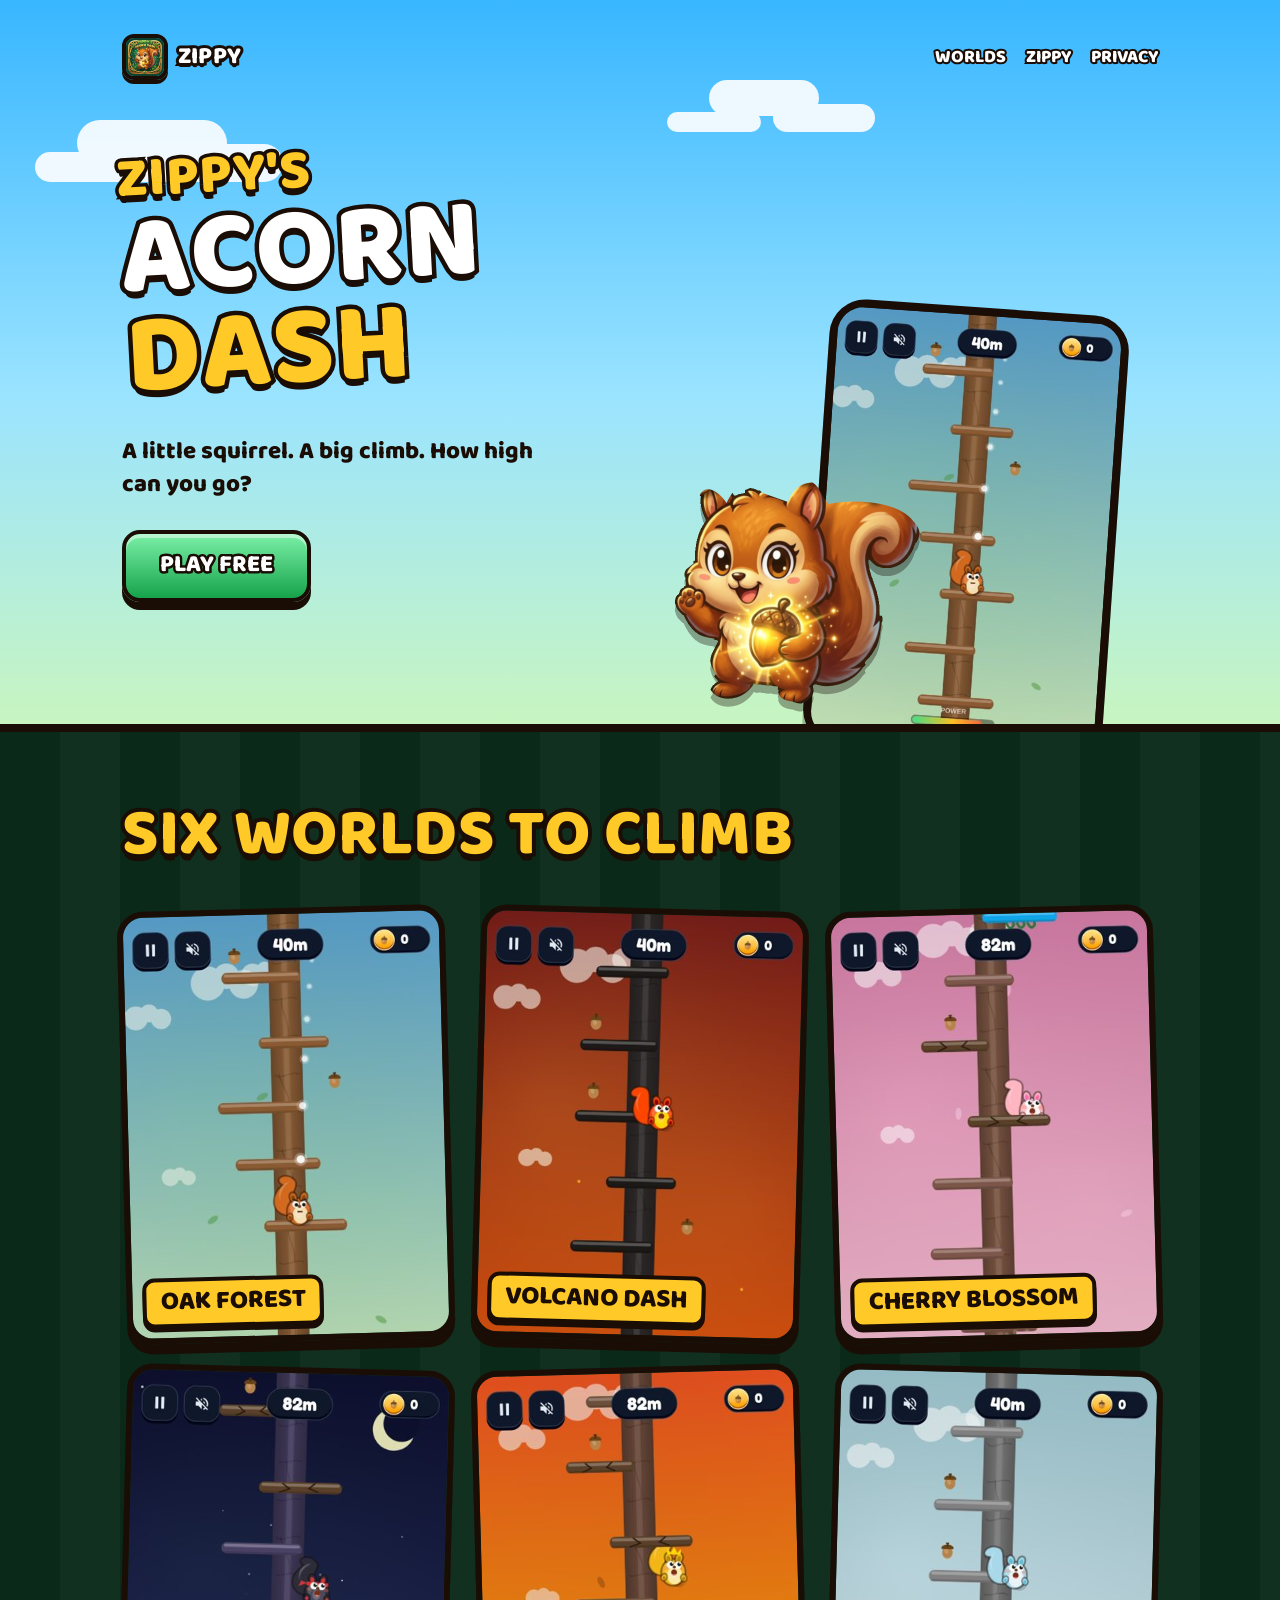
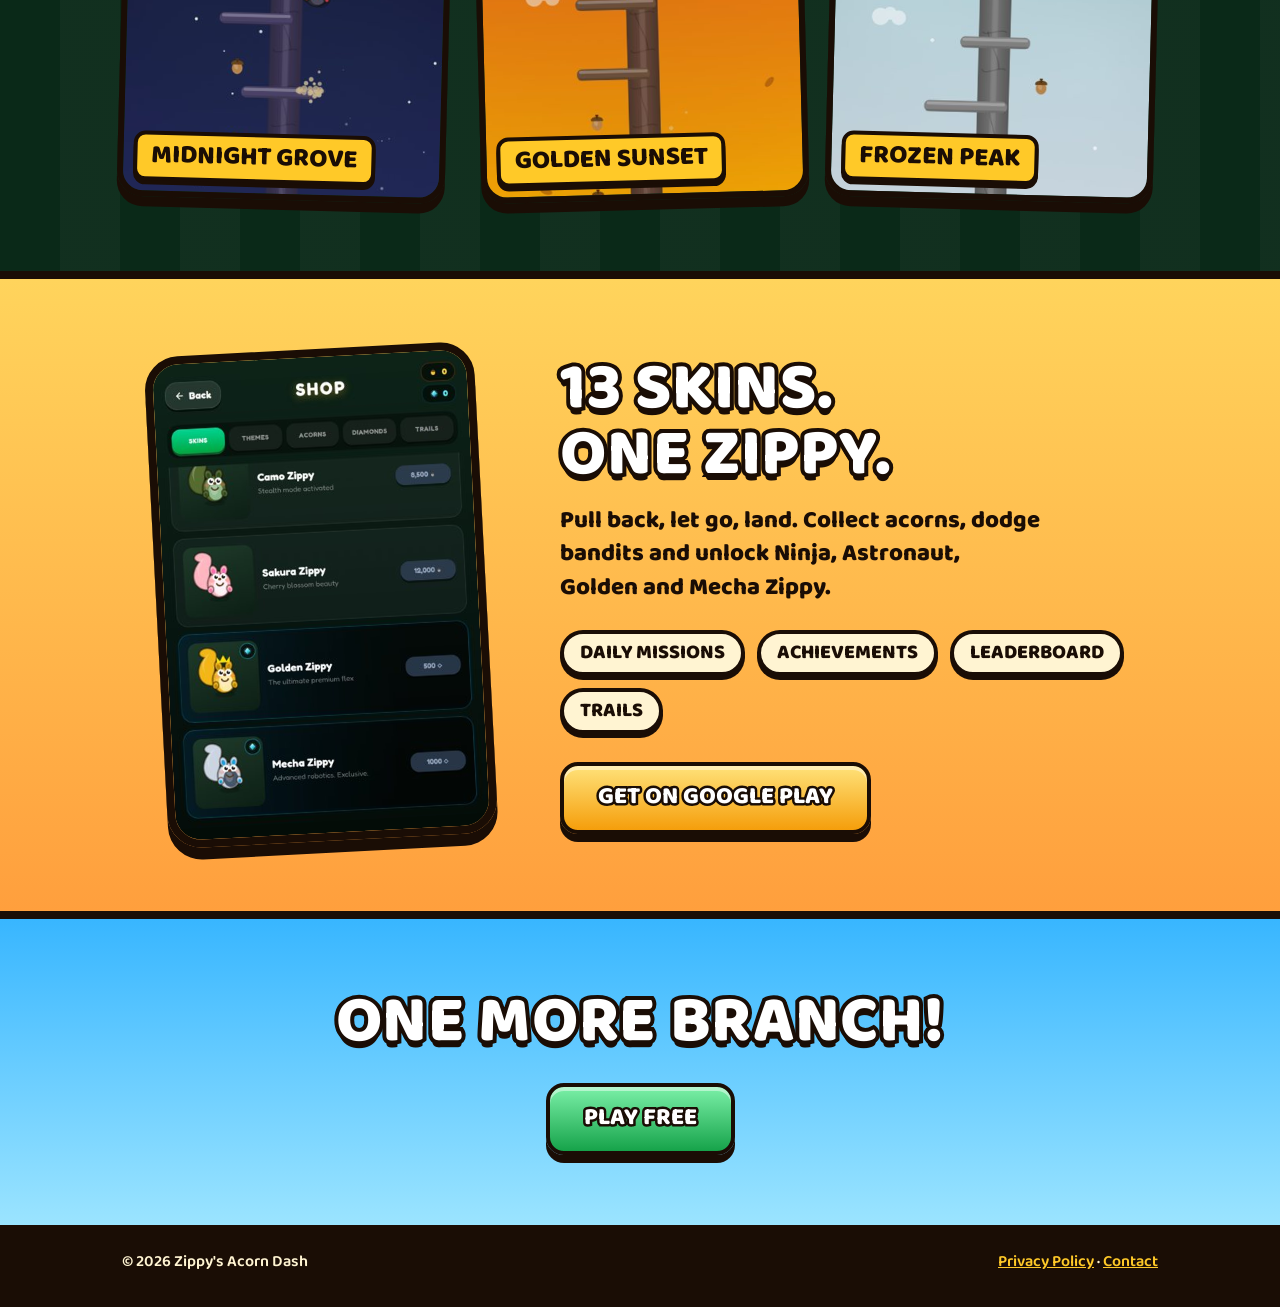
==== commit a3f0901d: "Add files via upload" ====
--- a/index.html
+++ b/index.html
@@ -1,2142 +1,76 @@
-<!DOCTYPE html>
-<html lang="en" class="scroll-smooth">
+<!doctype html>
+<html lang="en">
 <head>
-    <meta charset="UTF-8">
-    <meta name="viewport" content="width=device-width, initial-scale=1.0">
-    
-    <title>Zippy's Acorn Dash | Official Arcade Climber</title>
-    <meta name="description" content="Launch, climb, and conquer the infinite canopy in Zippy's Acorn Dash for Android. Test slingshot physics, explore 6 dynamic biomes, unlock 10 custom squirrel brawlers, and dominate the live global leaderboard.">
-    <meta name="robots" content="index, follow, max-image-preview:large, max-snippet:-1, max-video-preview:-1">
-    <link rel="canonical" href="https://zippysacorndash.com/">
-    
-    <meta name="geo.region" content="US">
-    <meta name="geo.placename" content="Global">
-    
-    <meta property="og:title" content="Zippy's Acorn Dash | Official Game">
-    <meta property="og:description" content="Launch, climb, and survive the infinite tree. 10 custom squirrel brawlers, 6 dynamic biomes, and live global rankings.">
-    <meta property="og:type" content="website">
-    <meta property="og:url" content="https://zippysacorndash.com/">
-    <meta property="og:image" content="assets/hero-art.png">
-    
-    <link rel="icon" type="image/png" href="assets/app-icon.png">
-    
-    <script type="application/ld+json">
-    {
-      "@context": "https://schema.org",
-      "@type": "SoftwareApplication",
-      "name": "Zippy's Acorn Dash",
-      "operatingSystem": "Android",
-      "applicationCategory": "GameApplication",
-      "genre": "Arcade",
-      "url": "https://play.google.com/store/apps/details?id=com.zippys.acorndash",
-      "offers": {
-        "@type": "Offer",
-        "price": "0",
-        "priceCurrency": "USD"
-      }
-    }
-    </script>
+<meta charset="utf-8">
+<meta name="viewport" content="width=device-width,initial-scale=1">
+<title>Zippy's Acorn Dash | A little squirrel. A big climb.</title>
+<meta name="google-site-verification" content="FnhGvl5MnfM-39t61LYdFnZ-wsfUuoR7OIhSd3yOj4c">
+<meta name="description" content="Zippy's Acorn Dash is a free arcade game for Android. Pull back, launch Zippy between branches, collect acorns and climb as high as you can.">
+<meta property="og:title" content="Zippy's Acorn Dash">
+<meta property="og:description" content="A little squirrel. A big climb. Free on Google Play.">
+<meta property="og:image" content="img/feature.jpg">
+<link rel="icon" href="img/favicon.png">
+<link rel="preconnect" href="https://fonts.googleapis.com"><link rel="preconnect" href="https://fonts.gstatic.com" crossorigin>
+<link href="https://fonts.googleapis.com/css2?family=Baloo+2:wght@600;800&display=swap" rel="stylesheet">
+<link rel="stylesheet" href="style.css">
+</head>
+<body>
 
-    <!-- Tailwind CSS -->
-    <script src="https://cdn.tailwindcss.com"></script>
-    <script>
-        tailwind.config = {
-            theme: {
-                extend: {
-                    colors: {
-                        arcade: {
-                            950: '#040711',
-                            900: '#080e21',
-                            850: '#0e1838',
-                            800: '#14234f',
-                            700: '#1c3270'
-                        },
-                        timber: {
-                            950: '#180a04',
-                            900: '#261208',
-                            850: '#3a1c0d',
-                            800: '#522914',
-                            700: '#6d371b',
-                            600: '#8a4724'
-                        }
-                    },
-                    fontFamily: {
-                        display: ['"Lilita One"', 'cursive', 'sans-serif'],
-                        sans: ['"Baloo 2"', 'system-ui', 'sans-serif'],
-                    }
-                }
-            }
-        }
-    </script>
-    
-    <link rel="preconnect" href="https://fonts.googleapis.com">
-    <link rel="preconnect" href="https://fonts.gstatic.com" crossorigin>
-    <link href="https://fonts.googleapis.com/css2?family=Baloo+2:wght@600;700;800;900&family=Lilita+One&display=swap" rel="stylesheet">
-    
-    <style>
-        body {
-            font-family: 'Baloo 2', sans-serif;
-            background-color: #040711;
-            color: #ffffff;
-            overflow-x: hidden;
-            user-select: none;
-            background-image: 
-                radial-gradient(circle at 50% 0%, rgba(30, 64, 175, 0.35) 0%, transparent 60%),
-                radial-gradient(circle at 90% 30%, rgba(245, 158, 11, 0.12) 0%, transparent 45%),
-                radial-gradient(circle at 10% 70%, rgba(14, 165, 233, 0.12) 0%, transparent 45%);
-        }
+<header class="hero">
+  <div class="trunk"></div>
+  <div class="wrap">
+    <div class="bar" style="grid-column:1/-1">
+      <a class="logo" href="/"><img src="img/icon.png" alt="Zippy's Acorn Dash icon"><span class="out" style="-webkit-text-stroke-width:6px;text-shadow:0 4px 0 var(--ink)">Zippy</span></a>
+      <nav><a href="#worlds">Worlds</a><a href="#zippy">Zippy</a><a href="privacy.html">Privacy</a></nav>
+    </div>
+    <div class="txt">
+      <h1 class="out"><small class="out gold" style="-webkit-text-stroke-width:7px">Zippy's</small>Acorn<br><span class="out gold">Dash</span></h1>
+      <p>A little squirrel. A big climb. How high can you go?</p>
+      <a class="btn" href="https://play.google.com/store/apps/details?id=com.zippys.acorndash">Play Free</a>
+    </div>
+    <div class="stage">
+      <div class="phone"><img src="img/w1.jpg" alt="Zippy aiming a launch in Oak Forest"></div>
+      <img class="zippy" src="img/zippy.png" alt="Zippy the squirrel">
+    </div>
+  </div>
+</header>
 
-        .font-game {
-            font-family: 'Lilita One', cursive;
-            letter-spacing: 0.03em;
-        }
+<section class="sec worlds" id="worlds">
+  <div class="wrap">
+    <h2 class="out gold">Six worlds to climb</h2>
+    <div class="tiles">
+      <div class="tile"><img src="img/w1.jpg" alt="Oak Forest" loading="lazy"><b>Oak Forest</b></div>
+      <div class="tile"><img src="img/w3.jpg" alt="Volcano Dash" loading="lazy"><b>Volcano Dash</b></div>
+      <div class="tile"><img src="img/w2.jpg" alt="Cherry Blossom" loading="lazy"><b>Cherry Blossom</b></div>
+      <div class="tile"><img src="img/w4.jpg" alt="Midnight Grove" loading="lazy"><b>Midnight Grove</b></div>
+      <div class="tile"><img src="img/w5.jpg" alt="Golden Sunset" loading="lazy"><b>Golden Sunset</b></div>
+      <div class="tile"><img src="img/w6.jpg" alt="Frozen Peak" loading="lazy"><b>Frozen Peak</b></div>
+    </div>
+  </div>
+</section>
 
-        /* Supercell Radial Comic Action Sunburst */
-        .sc-sunburst {
-            background: repeating-conic-gradient(
-                from 0deg at 50% 35%,
-                rgba(56, 189, 248, 0.04) 0deg 12deg,
-                transparent 12deg 24deg
-            );
-        }
+<section class="sec meet" id="zippy">
+  <div class="wrap">
+    <img class="shop" src="img/shop.jpg" alt="Zippy skin shop" loading="lazy">
+    <div>
+      <h2 class="out">13 skins.<br>One Zippy.</h2>
+      <p>Pull back, let go, land. Collect acorns, dodge bandits and unlock Ninja, Astronaut, Golden and Mecha Zippy.</p>
+      <div class="pills"><span>Daily missions</span><span>Achievements</span><span>Leaderboard</span><span>Trails</span></div>
+      <a class="btn gold" href="https://play.google.com/store/apps/details?id=com.zippys.acorndash">Get on Google Play</a>
+    </div>
+  </div>
+</section>
 
-        /* Supercell text styling with volumetric depth */
-        .sc-text-gold {
-            font-family: 'Lilita One', cursive;
-            color: #fff275;
-            text-shadow: 
-                0 3px 0 #d97706,
-                0 6px 0 #92400e,
-                0 9px 0 #451a03,
-                0 14px 28px rgba(0,0,0,0.95);
-            -webkit-text-stroke: 2px #451a03;
-        }
+<section class="sec cta">
+  <div class="wrap">
+    <h2 class="out">One more branch!</h2>
+    <a class="btn" href="https://play.google.com/store/apps/details?id=com.zippys.acorndash">Play Free</a>
+  </div>
+</section>
 
-        .sc-text-white {
-            font-family: 'Lilita One', cursive;
-            color: #ffffff;
-            text-shadow: 
-                0 3px 0 #1e293b,
-                0 6px 0 #0f172a,
-                0 10px 0 #020617,
-                0 16px 30px rgba(0,0,0,0.95);
-            -webkit-text-stroke: 2px #0f172a;
-        }
-
-        .sc-text-cyan {
-            font-family: 'Lilita One', cursive;
-            color: #a5f3fc;
-            text-shadow: 
-                0 3px 0 #0284c7,
-                0 6px 0 #0369a1,
-                0 9px 0 #082f49,
-                0 14px 28px rgba(0,0,0,0.95);
-            -webkit-text-stroke: 2px #082f49;
-        }
-
-        /* Supercell Tactile Push Buttons with Beveled Depth */
-        .sc-btn-gold {
-            background: linear-gradient(180deg, #fde047 0%, #eab308 50%, #ca8a04 100%);
-            border: 3px solid #fef08a;
-            border-bottom: 6px solid #854d0e;
-            border-radius: 1.25rem;
-            color: #422006;
-            text-shadow: 0 1px 0 rgba(255,255,255,0.6);
-            box-shadow: 0 10px 25px rgba(234, 179, 8, 0.4), 0 6px 0 #713f12;
-            transition: all 0.15s cubic-bezier(0.4, 0, 0.2, 1);
-            position: relative;
-            cursor: pointer;
-        }
-
-        .sc-btn-gold:hover {
-            transform: translateY(-2px);
-            box-shadow: 0 14px 30px rgba(234, 179, 8, 0.55), 0 8px 0 #713f12;
-            filter: brightness(1.05);
-        }
-
-        .sc-btn-gold:active {
-            transform: translateY(4px);
-            border-bottom-width: 2px;
-            box-shadow: 0 4px 12px rgba(234, 179, 8, 0.3), 0 2px 0 #713f12;
-        }
-
-        .sc-btn-blue {
-            background: linear-gradient(180deg, #38bdf8 0%, #0284c7 50%, #0369a1 100%);
-            border: 3px solid #bae6fd;
-            border-bottom: 6px solid #075985;
-            border-radius: 1.25rem;
-            color: #ffffff;
-            text-shadow: 0 2px 0 #0369a1;
-            box-shadow: 0 10px 25px rgba(2, 132, 199, 0.35), 0 6px 0 #075985;
-            transition: all 0.15s cubic-bezier(0.4, 0, 0.2, 1);
-            position: relative;
-            cursor: pointer;
-        }
-
-        .sc-btn-blue:hover {
-            transform: translateY(-2px);
-            box-shadow: 0 14px 30px rgba(2, 132, 199, 0.5), 0 8px 0 #075985;
-            filter: brightness(1.05);
-        }
-
-        .sc-btn-blue:active {
-            transform: translateY(4px);
-            border-bottom-width: 2px;
-            box-shadow: 0 4px 12px rgba(2, 132, 199, 0.3), 0 2px 0 #075985;
-        }
-
-        .sc-btn-red {
-            background: linear-gradient(180deg, #f87171 0%, #dc2626 50%, #991b1b 100%);
-            border: 3px solid #fecaca;
-            border-bottom: 6px solid #7f1d1d;
-            border-radius: 1.25rem;
-            color: #ffffff;
-            text-shadow: 0 2px 0 #7f1d1d;
-            box-shadow: 0 10px 25px rgba(220, 38, 38, 0.35), 0 6px 0 #7f1d1d;
-            transition: all 0.15s cubic-bezier(0.4, 0, 0.2, 1);
-            position: relative;
-            cursor: pointer;
-        }
-
-        .sc-btn-red:hover {
-            transform: translateY(-2px);
-            box-shadow: 0 14px 30px rgba(220, 38, 38, 0.55), 0 8px 0 #7f1d1d;
-            filter: brightness(1.05);
-        }
-
-        .sc-btn-red:active {
-            transform: translateY(4px);
-            border-bottom-width: 2px;
-            box-shadow: 0 4px 12px rgba(220, 38, 38, 0.3), 0 2px 0 #7f1d1d;
-        }
-
-        .sc-ribbon-red {
-            background: linear-gradient(180deg, #f87171 0%, #dc2626 50%, #991b1b 100%);
-            border: 2px solid #fecaca;
-            box-shadow: 0 4px 15px rgba(220, 38, 38, 0.4), inset 0 1px 0 rgba(255,255,255,0.6);
-            clip-path: polygon(12px 0%, calc(100% - 12px) 0%, 100% 50%, calc(100% - 12px) 100%, 12px 100%, 0% 50%);
-            padding: 0.35rem 1.6rem;
-            display: inline-flex;
-            align-items: center;
-            justify-content: center;
-            font-family: 'Lilita One', cursive;
-            letter-spacing: 0.06em;
-            color: #ffffff;
-            text-shadow: 0 2px 0 #7f1d1d;
-        }
-
-        /* Hand-Crafted Game Plaques & Ribbons (Zero Generic Pills) */
-        .sc-timber-ribbon {
-            background: linear-gradient(180deg, #7c3f1d 0%, #542810 50%, #3e1b0a 100%);
-            border: 2px solid #b46b3b;
-            box-shadow: 0 4px 12px rgba(0,0,0,0.6), inset 0 1px 0 rgba(255,255,255,0.25);
-            clip-path: polygon(10px 0%, calc(100% - 10px) 0%, 100% 50%, calc(100% - 10px) 100%, 10px 100%, 0% 50%);
-            padding: 0.35rem 1.75rem;
-            display: inline-flex;
-            align-items: center;
-            justify-content: center;
-            font-family: 'Lilita One', cursive;
-            letter-spacing: 0.08em;
-            color: #fed7aa;
-            text-shadow: 0 2px 0 #200e04;
-        }
-
-        .sc-ribbon-gold {
-            background: linear-gradient(180deg, #fef08a 0%, #eab308 50%, #ca8a04 100%);
-            border: 2px solid #fef9c3;
-            box-shadow: 0 4px 15px rgba(234, 179, 8, 0.4), inset 0 1px 0 rgba(255,255,255,0.8);
-            clip-path: polygon(12px 0%, calc(100% - 12px) 0%, 100% 50%, calc(100% - 12px) 100%, 12px 100%, 0% 50%);
-            padding: 0.35rem 1.6rem;
-            display: inline-flex;
-            align-items: center;
-            justify-content: center;
-            font-family: 'Lilita One', cursive;
-            letter-spacing: 0.06em;
-            color: #451a03;
-            text-shadow: 0 1px 0 rgba(255,255,255,0.5);
-        }
-
-        .sc-ribbon-blue {
-            background: linear-gradient(180deg, #38bdf8 0%, #0284c7 60%, #0369a1 100%);
-            border: 2px solid #bae6fd;
-            box-shadow: 0 4px 15px rgba(2, 132, 199, 0.4), inset 0 1px 0 rgba(255,255,255,0.6);
-            clip-path: polygon(12px 0%, calc(100% - 12px) 0%, 100% 50%, calc(100% - 12px) 100%, 12px 100%, 0% 50%);
-            padding: 0.35rem 1.6rem;
-            display: inline-flex;
-            align-items: center;
-            justify-content: center;
-            font-family: 'Lilita One', cursive;
-            letter-spacing: 0.06em;
-            color: #ffffff;
-            text-shadow: 0 2px 0 #075985;
-        }
-
-        /* Altitude Milestone Block (Always contains numbers with generous padding and zero overflow) */
-        .sc-altitude-badge {
-            display: inline-flex;
-            align-items: center;
-            justify-content: center;
-            min-width: 104px;
-            padding: 0.4rem 1rem;
-            border-radius: 0.875rem;
-            box-shadow: 0 4px 12px rgba(0, 0, 0, 0.7), inset 0 1px 0 rgba(255, 255, 255, 0.3);
-            font-family: 'Lilita One', cursive;
-            font-size: 1.15rem;
-            letter-spacing: 0.06em;
-            margin-bottom: 0.75rem;
-            line-height: 1;
-        }
-
-        .sc-badge-bronze {
-            background: linear-gradient(180deg, #6c3214 0%, #3d1b0a 100%);
-            border: 2px solid #d97706;
-            color: #fef08a;
-            text-shadow: 0 2px 0 #1c0c05;
-        }
-
-        .sc-badge-silver {
-            background: linear-gradient(180deg, #334155 0%, #1e293b 100%);
-            border: 2px solid #cbd5e1;
-            color: #ffffff;
-            text-shadow: 0 2px 0 #0f172a;
-        }
-
-        .sc-badge-gold {
-            background: linear-gradient(180deg, #854d0e 0%, #451a03 100%);
-            border: 2px solid #facc15;
-            color: #fef08a;
-            text-shadow: 0 2px 0 #200d02;
-        }
-
-        .sc-badge-diamond {
-            background: linear-gradient(180deg, #0e7490 0%, #083344 100%);
-            border: 2px solid #38bdf8;
-            color: #e0f2fe;
-            text-shadow: 0 2px 0 #041d27;
-        }
-
-        .sc-badge-champion {
-            background: linear-gradient(180deg, #ca8a04 0%, #713f12 100%);
-            border: 2px solid #fef08a;
-            color: #ffffff;
-            text-shadow: 0 2px 0 #451a03;
-        }
-
-        /* Carved Heavy Game Board with Brass Studs */
-        .sc-timber-board {
-            background: linear-gradient(180deg, #3d1f10 0%, #2b1509 60%, #1c0c05 100%);
-            border: 4px solid #6c3719;
-            box-shadow: 
-                0 25px 50px -12px rgba(0, 0, 0, 0.95),
-                inset 0 3px 0 rgba(255, 255, 255, 0.15),
-                inset 0 -4px 0 #120703;
-            border-radius: 2rem;
-            position: relative;
-        }
-
-        .sc-arcade-board {
-            background: linear-gradient(180deg, #0f1c3f 0%, #0a132b 60%, #050a18 100%);
-            border: 4px solid #1e3a7a;
-            box-shadow: 
-                0 25px 50px -12px rgba(0, 0, 0, 0.95),
-                inset 0 2px 0 rgba(255, 255, 255, 0.15),
-                inset 0 -4px 0 #040711;
-            border-radius: 2rem;
-            position: relative;
-        }
-
-        .sc-brass-bolt {
-            width: 14px;
-            height: 14px;
-            border-radius: 50%;
-            background: radial-gradient(circle at 35% 35%, #fde047 0%, #ca8a04 60%, #713f12 100%);
-            border: 1.5px solid #451a03;
-            box-shadow: 0 2px 4px rgba(0,0,0,0.8), inset 0 1px 1px rgba(255,255,255,0.7);
-        }
-
-        /* Illuminated Champion Podium */
-        .sc-podium-stage {
-            width: 340px;
-            height: 70px;
-            border-radius: 50%;
-            background: radial-gradient(ellipse at 50% 30%, #fef08a 0%, #d97706 50%, #78350f 85%, #451a03 100%);
-            border: 4px solid #fde047;
-            box-shadow: 
-                0 0 50px rgba(234, 179, 8, 0.6),
-                0 20px 40px rgba(0, 0, 0, 0.95),
-                inset 0 4px 10px rgba(255, 255, 255, 0.8);
-            position: relative;
-        }
-
-        .sc-podium-stage::after {
-            content: '';
-            position: absolute;
-            inset: -15px;
-            border-radius: 50%;
-            background: radial-gradient(ellipse at 50% 50%, rgba(234, 179, 8, 0.3) 0%, transparent 70%);
-            z-index: -1;
-            animation: pulse-aura 3s ease-in-out infinite;
-        }
-
-        @keyframes pulse-aura {
-            0%, 100% { opacity: 0.6; transform: scale(1); }
-            50% { opacity: 1; transform: scale(1.08); }
-        }
-
-        /* Phone Mockup Frame */
-        .phone-bezel-3d {
-            background: #0b0f19;
-            border: 7px solid #232d42;
-            border-radius: 2.5rem;
-            box-shadow: 
-                0 30px 60px -15px rgba(0, 0, 0, 0.9),
-                0 0 35px rgba(56, 189, 248, 0.25),
-                inset 0 0 15px rgba(0,0,0,0.8);
-            overflow: hidden;
-            position: relative;
-            transform: perspective(1000px) rotateY(-6deg) rotateX(4deg);
-            transition: transform 0.4s cubic-bezier(0.34, 1.56, 0.64, 1);
-        }
-
-        .phone-bezel-3d:hover {
-            transform: perspective(1000px) rotateY(0deg) rotateX(0deg) scale(1.03);
-        }
-
-        /* Olympic Podium Cards */
-        .podium-card-gold {
-            background: linear-gradient(180deg, #451a03 0%, #2b1103 100%);
-            border: 3px solid #eab308;
-            box-shadow: 0 0 35px rgba(234, 179, 8, 0.4), inset 0 2px 0 #fef08a;
-            border-radius: 1.5rem;
-        }
-
-        .podium-card-silver {
-            background: linear-gradient(180deg, #1e293b 0%, #0f172a 100%);
-            border: 3px solid #94a3b8;
-            box-shadow: 0 0 25px rgba(148, 163, 184, 0.3), inset 0 2px 0 #e2e8f0;
-            border-radius: 1.5rem;
-        }
-
-        .podium-card-bronze {
-            background: linear-gradient(180deg, #381a0e 0%, #220e06 100%);
-            border: 3px solid #d97706;
-            box-shadow: 0 0 25px rgba(217, 119, 6, 0.3), inset 0 2px 0 #fcd34d;
-            border-radius: 1.5rem;
-        }
-
-        /* AAA Brawler Card */
-        .sc-brawler-card {
-            background: linear-gradient(180deg, #152248 0%, #0c1530 100%);
-            border: 3px solid #29427e;
-            border-radius: 1.25rem;
-            transition: all 0.2s cubic-bezier(0.34, 1.56, 0.64, 1);
-            cursor: pointer;
-            position: relative;
-            box-shadow: 0 8px 18px rgba(0,0,0,0.6);
-        }
-
-        .sc-brawler-card:hover {
-            transform: translateY(-6px) scale(1.03);
-            border-color: #fde047;
-            box-shadow: 0 16px 30px rgba(234, 179, 8, 0.35);
-        }
-
-        .sc-brawler-card.active-card {
-            background: linear-gradient(180deg, #233a75 0%, #14234f 100%);
-            border: 3px solid #facc15;
-            box-shadow: 0 0 25px rgba(250, 204, 21, 0.6), inset 0 1px 0 rgba(255,255,255,0.4);
-            transform: translateY(-4px);
-        }
-
-        /* Trophy Road Ladder Visual */
-        .trophy-road-line {
-            background: linear-gradient(180deg, #f59e0b 0%, #38bdf8 50%, #818cf8 100%);
-            box-shadow: 0 0 15px rgba(245, 158, 11, 0.6);
-        }
-
-        /* Floating animations */
-        @keyframes float-subtle {
-            0%, 100% { transform: translateY(0px) rotate(0deg); }
-            50% { transform: translateY(-10px) rotate(2deg); }
-        }
-
-        .anim-item-float {
-            animation: float-subtle 3.5s ease-in-out infinite;
-        }
-
-        /* Custom Scrollbar */
-        ::-webkit-scrollbar {
-            width: 10px;
-        }
-        ::-webkit-scrollbar-track {
-            background: #040711;
-        }
-        ::-webkit-scrollbar-thumb {
-            background: #2b1509;
-            border: 2px solid #522914;
-            border-radius: 8px;
-        }
-        ::-webkit-scrollbar-thumb:hover {
-            background: #d97706;
-        }
-    </style>
-</head>
-<body class="antialiased">
-
-    <!-- TOP AAA NAVIGATION BAR -->
-    <header class="sticky top-0 z-50 bg-arcade-950/90 backdrop-blur-md border-b-2 border-arcade-850 px-4 sm:px-8 py-3">
-        <div class="max-w-7xl mx-auto flex items-center justify-between">
-            
-            <!-- Brand Mark -->
-            <a href="#" class="flex items-center gap-3 group">
-                <img src="assets/app-icon.png" alt="Zippy's Acorn Dash Icon" class="w-11 h-11 rounded-2xl border-2 border-amber-400 shadow-lg group-hover:scale-105 transition-transform">
-                <div class="flex flex-col">
-                    <span class="font-game text-xl sm:text-2xl text-white tracking-wide leading-none group-hover:text-yellow-400 transition-colors">
-                        ZIPPY'S ACORN DASH
-                    </span>
-                    <span class="text-[10px] font-black uppercase text-amber-400 tracking-widest mt-0.5">
-                        OFFICIAL ANDROID ARCADE
-                    </span>
-                </div>
-            </a>
-
-            <!-- Desktop Nav Menu -->
-            <nav class="hidden lg:flex items-center gap-7 font-game text-base text-slate-300">
-                <a href="#showcase" class="hover:text-amber-400 transition-colors uppercase tracking-wider">Action</a>
-                <a href="#trophy-road" class="hover:text-amber-400 transition-colors uppercase tracking-wider">Trophy Road</a>
-                <a href="#biomes" class="hover:text-amber-400 transition-colors uppercase tracking-wider">Biomes</a>
-                <a href="#wardrobe" class="hover:text-amber-400 transition-colors uppercase tracking-wider">Brawlers</a>
-                <a href="#leaderboard" class="hover:text-amber-400 transition-colors uppercase tracking-wider">Hall of Fame</a>
-            </nav>
-
-            <!-- Quick Download CTA -->
-            <div class="flex items-center">
-                <a href="https://play.google.com/store/apps/details?id=com.zippys.acorndash" target="_blank" rel="noopener noreferrer" class="sc-btn-gold font-game text-sm sm:text-base px-5 sm:px-6 py-2.5 flex items-center gap-2 uppercase">
-                    <svg class="w-4 h-4 fill-current" viewBox="0 0 24 24">
-                        <polygon points="5 3 19 12 5 21 5 3"/>
-                    </svg>
-                    <span>PLAY FREE</span>
-                </a>
-            </div>
-
-        </div>
-    </header>
-
-    <!-- CINEMATIC DYNAMIC ACTION HERO (BALANCED 2-COLUMN DESKTOP COMPOSITION) -->
-    <section class="relative min-h-[820px] flex items-center justify-center pt-8 pb-16 overflow-hidden sc-sunburst">
-        
-        <!-- Deep Twilight Backlight -->
-        <div class="absolute inset-0 pointer-events-none" style="background: radial-gradient(circle at 65% 45%, rgba(30, 64, 175, 0.45) 0%, rgba(4, 7, 17, 0.85) 60%, #040711 100%);"></div>
-
-        <div class="max-w-7xl mx-auto px-4 sm:px-6 relative z-10 w-full py-6">
-            
-            <div class="grid lg:grid-cols-12 gap-10 items-center">
-                
-                <!-- Left Column: Branding, Punchy Headline, and CTAs -->
-                <div class="lg:col-span-7 text-center lg:text-left flex flex-col items-center lg:items-start">
-                    
-                    <!-- Master Game Logo -->
-                    <div class="mb-4">
-                        <img src="assets/zippy-logo-hq.png" alt="Zippy's Acorn Dash Master Logo" class="w-56 sm:w-72 drop-shadow-[0_15px_30px_rgba(0,0,0,0.95)]">
-                    </div>
-
-                    <!-- Carved Timber Ribbon (Zero Generic Pills!) -->
-                    <div class="sc-timber-ribbon mb-4">
-                        <span>AUTHENTIC VERTICAL CLIMBING ARCADE</span>
-                    </div>
-
-                    <!-- Supercell Volumetric Action Headline -->
-                    <h1 class="sc-text-white text-5xl sm:text-7xl lg:text-8xl font-black uppercase leading-[0.92] mb-5">
-                        CLIMB OR <span class="sc-text-gold">PLUMMET.</span>
-                    </h1>
-
-                    <p class="text-xl sm:text-2xl font-bold text-slate-200 max-w-xl mb-8 leading-snug">
-                        Touch anywhere. Pull back to calculate the angle. Launch through the infinite canopy, snatch glowing golden acorns, and out-climb players worldwide.
-                    </p>
-
-                    <!-- Main Action CTAs -->
-                    <div class="flex flex-col sm:flex-row gap-4 w-full sm:w-auto mb-8">
-                        <a href="https://play.google.com/store/apps/details?id=com.zippys.acorndash" target="_blank" rel="noopener noreferrer" class="sc-btn-gold font-game text-xl px-9 py-4 flex items-center justify-center gap-3 uppercase shadow-2xl">
-                            <svg class="w-6 h-6 fill-current" viewBox="0 0 24 24">
-                                <path d="M3.609 1.814L13.793 12 3.61 22.186c-.37-.417-.61-.989-.61-1.637V3.45c0-.648.24-1.22.609-1.636zM15.207 13.414l2.42 2.42-12.72 7.234 10.3-9.654zm0-2.828L4.907.932l12.72 7.234-2.42 2.42zm1.414 1.414l3.172-1.804c.854-.486.854-1.274 0-1.76l-3.172-1.804-2.121 2.121 2.121 2.122l.000.325z"/>
-                            </svg>
-                            <span>Download on Google Play</span>
-                        </a>
-
-                        <a href="#trophy-road" class="sc-btn-blue font-game text-lg px-7 py-4 flex items-center justify-center gap-2.5 uppercase">
-                            <svg class="w-5 h-5 fill-current" viewBox="0 0 24 24">
-                                <path d="M19 5h-2V3H7v2H5c-1.1 0-2 .9-2 2v1c0 2.55 1.92 4.63 4.39 4.94A5.01 5.01 0 0011 15.9V19H7v2h10v-2h-4v-3.1c1.88-.41 3.32-1.92 3.61-3.96C19.08 11.63 21 9.55 21 8V7c0-1.1-.9-2-2-2zM5 8V7h2v3.82C5.84 10.4 5 9.3 5 8zm14 0c0 1.3-.84 2.4-2 2.82V7h2v1z"/>
-                            </svg>
-                            <span>Explore Trophy Road</span>
-                        </a>
-                    </div>
-
-                    <!-- Store Trust & Quality Badges -->
-                    <div class="flex flex-wrap items-center justify-center lg:justify-start gap-4 text-xs font-black uppercase text-slate-300">
-                        <div class="flex items-center gap-1.5 bg-black/50 px-3.5 py-1.5 rounded-xl border border-white/10 shadow-lg">
-                            <div class="flex text-amber-400">
-                                <svg class="w-4 h-4 fill-current" viewBox="0 0 24 24"><polygon points="12 2 15.09 8.26 22 9.27 17 14.14 18.18 21.02 12 17.77 5.82 21.02 7 14.14 2 9.27 8.91 8.26 12 2"/></svg>
-                                <svg class="w-4 h-4 fill-current" viewBox="0 0 24 24"><polygon points="12 2 15.09 8.26 22 9.27 17 14.14 18.18 21.02 12 17.77 5.82 21.02 7 14.14 2 9.27 8.91 8.26 12 2"/></svg>
-                                <svg class="w-4 h-4 fill-current" viewBox="0 0 24 24"><polygon points="12 2 15.09 8.26 22 9.27 17 14.14 18.18 21.02 12 17.77 5.82 21.02 7 14.14 2 9.27 8.91 8.26 12 2"/></svg>
-                                <svg class="w-4 h-4 fill-current" viewBox="0 0 24 24"><polygon points="12 2 15.09 8.26 22 9.27 17 14.14 18.18 21.02 12 17.77 5.82 21.02 7 14.14 2 9.27 8.91 8.26 12 2"/></svg>
-                                <svg class="w-4 h-4 fill-current" viewBox="0 0 24 24"><polygon points="12 2 15.09 8.26 22 9.27 17 14.14 18.18 21.02 12 17.77 5.82 21.02 7 14.14 2 9.27 8.91 8.26 12 2"/></svg>
-                            </div>
-                            <span class="text-white font-game text-sm ml-1">4.9 RATING</span>
-                        </div>
-                        <div class="bg-black/50 px-3.5 py-1.5 rounded-xl border border-white/10 text-cyan-300 font-game shadow-lg">
-                            100% FREE ARCADE
-                        </div>
-                        <div class="bg-black/50 px-3.5 py-1.5 rounded-xl border border-white/10 text-emerald-300 font-game shadow-lg">
-                            VERIFIED CLEAN BY GOOGLE
-                        </div>
-                    </div>
-
-                </div>
-
-                <!-- Right Column: Illustrated Arcade Mascot Stage -->
-                <div class="lg:col-span-5 flex flex-col items-center justify-center relative select-none">
-                    
-                    <div id="hero-mascot-stage" class="relative flex flex-col items-center select-none">
-                        
-                        <!-- Floating Orbiting Collectible: Golden Acorn -->
-                        <div class="absolute -top-4 -left-6 z-20 anim-item-float">
-                            <div class="sc-ribbon-gold text-xs flex items-center gap-2 shadow-2xl">
-                                <svg class="w-5 h-5 text-amber-950 fill-current" viewBox="0 0 24 24">
-                                    <path d="M12 2C10.5 2 9 3 9 3C9 3 7.5 4 6 5C6 7 7 8 7 8C5 9 4 11 4 13C4 17.5 7.5 21 12 21C16.5 21 20 17.5 20 13C20 11 19 9 17 8C17 8 18 7 18 5C16.5 4 15 3 15 3C15 3 13.5 2 12 2ZM11 1V3H13V1H11Z"/>
-                                </svg>
-                                <span>GOLD ACORN</span>
-                            </div>
-                        </div>
-
-                        <!-- Floating Orbiting Collectible: Cyan Diamond -->
-                        <div class="absolute top-14 -right-4 z-20 anim-item-float" style="animation-delay: 1.5s;">
-                            <div class="sc-ribbon-blue text-xs flex items-center gap-2 shadow-2xl">
-                                <svg class="w-5 h-5 text-cyan-200 fill-current" viewBox="0 0 24 24">
-                                    <polygon points="12 2 2 9 12 22 22 9 12 2"/>
-                                </svg>
-                                <span>DIAMOND</span>
-                            </div>
-                        </div>
-
-                        <!-- Illustrated Mascot with Glowing Golden Acorn -->
-                        <img id="hero-mascot-img" src="assets/characters/classic.png" alt="Classic Zippy Mascot" class="w-72 sm:w-88 md:w-96 drop-shadow-[0_25px_35px_rgba(0,0,0,0.95)] z-10 transition-transform duration-300 hover:scale-105 cursor-pointer">
-                        
-                        <!-- Arena Podium Base -->
-                        <div class="sc-podium-stage mt-[-60px] z-0"></div>
-                        
-                        <!-- Mascot Name Ribbon Plaque -->
-                        <div class="sc-timber-ribbon mt-6 z-10 shadow-xl">
-                            <span id="hero-mascot-label">ZIPPY THE ACORN RUNNER</span>
-                        </div>
-
-                    </div>
-
-                </div>
-
-            </div>
-
-        </div>
-    </section>
-
-    <!-- ACTION GAMEPLAY SHOWCASE (AUTHENTIC DEVICE POSTERS & REAL IN-GAME ACTION) -->
-    <section id="showcase" class="py-24 bg-arcade-900 border-t-4 border-arcade-850 relative">
-        <div class="max-w-7xl mx-auto px-4 sm:px-6">
-            
-            <div class="text-center max-w-2xl mx-auto mb-20">
-                <div class="sc-timber-ribbon mb-3">
-                    <span>AUTHENTIC GAMEPLAY EXPERIENCE</span>
-                </div>
-                <h2 class="sc-text-white text-4xl sm:text-6xl uppercase">
-                    ONE TAP. ZERO EXCUSES.
-                </h2>
-                <p class="text-slate-300 font-bold text-lg sm:text-xl mt-2">
-                    Pure arcade physics where your finger angle decides whether you ascend into the stars or plummet into the dirt.
-                </p>
-            </div>
-
-            <!-- Action Feature 1: The Slingshot Leap -->
-            <div class="grid lg:grid-cols-12 gap-12 items-center mb-28">
-                <div class="lg:col-span-5 flex justify-center">
-                    <div class="w-72 sm:w-80 phone-bezel-3d">
-                        <img src="assets/campaigns/02-pull-launch.png" alt="Pull and Launch Mechanic" class="w-full h-auto object-cover">
-                    </div>
-                </div>
-                <div class="lg:col-span-7 text-center lg:text-left">
-                    <div class="sc-ribbon-gold mb-4">
-                        <span>CORE PHYSICS ENGINE</span>
-                    </div>
-                    <h3 class="sc-text-gold text-4xl sm:text-5xl uppercase mb-4">
-                        CALCULATE. LAUNCH. STICK THE LANDING.
-                    </h3>
-                    <p class="text-slate-200 font-bold text-lg leading-relaxed mb-6">
-                        Touch anywhere, drag backward to pull the elastic tension cords, and release. Predict branch bounce angles, dodge bandit squirrels, and land clean. Missed the target branch? Execute a split-second Clutch Save mid-air before gravity claims your score!
-                    </p>
-                    <div class="flex flex-wrap gap-4 justify-center lg:justify-start font-game text-base uppercase">
-                        <div class="sc-timber-ribbon">
-                            <span>CLUTCH SAVES REWARDED</span>
-                        </div>
-                        <div class="sc-ribbon-blue">
-                            <span>INSTANT RETRY SYSTEM</span>
-                        </div>
-                        <div class="sc-ribbon-gold">
-                            <span>ZERO PAY TO WIN</span>
-                        </div>
-                    </div>
-                </div>
-            </div>
-
-            <!-- Action Feature 2: High Altitude Climbs -->
-            <div class="grid lg:grid-cols-12 gap-12 items-center">
-                <div class="lg:col-span-7 order-2 lg:order-1 text-center lg:text-left">
-                    <div class="sc-ribbon-blue mb-4">
-                        <span>INFINITE ASCENT</span>
-                    </div>
-                    <h3 class="sc-text-white text-4xl sm:text-5xl uppercase mb-4">
-                        ASCEND PAST 3,000 METERS
-                    </h3>
-                    <p class="text-slate-200 font-bold text-lg leading-relaxed mb-6">
-                        Scale from tranquil oak canopies into volcanic smoke and frozen spires. Beyond 1,000 meters, branches thin out and crosswinds test your nerve. Every run cycles through dawn, dusk, and starry high altitude darkness.
-                    </p>
-                    <div class="flex flex-wrap gap-4 justify-center lg:justify-start font-game text-base uppercase">
-                        <div class="sc-ribbon-gold">
-                            <span>6 DYNAMIC BIOMES</span>
-                        </div>
-                        <div class="sc-timber-ribbon">
-                            <span>27 ACHIEVEMENTS</span>
-                        </div>
-                        <div class="sc-ribbon-blue">
-                            <span>GLOBAL RANKINGS</span>
-                        </div>
-                    </div>
-                </div>
-                <div class="lg:col-span-5 order-1 lg:order-2 flex justify-center">
-                    <div class="w-72 sm:w-80 phone-bezel-3d">
-                        <img src="assets/campaigns/01-watch-this.png" alt="Watch This High Altitude Climb" class="w-full h-auto object-cover">
-                    </div>
-                </div>
-            </div>
-
-        </div>
-    </section>
-
-    <!-- ALTITUDE TROPHY ROAD SECTION (SUPERCELL CLIMBER'S LEAGUE PROGRESSION) -->
-    <section id="trophy-road" class="py-24 bg-arcade-950 border-t-4 border-arcade-850 relative overflow-hidden">
-        <div class="max-w-7xl mx-auto px-4 sm:px-6 relative z-10">
-            
-            <div class="text-center max-w-2xl mx-auto mb-16">
-                <div class="sc-ribbon-gold mb-3">
-                    <span>CANOPY LEAGUE ROAD</span>
-                </div>
-                <h2 class="sc-text-white text-4xl sm:text-6xl uppercase">
-                    ALTITUDE TROPHY ROAD
-                </h2>
-                <p class="text-slate-300 font-bold text-lg sm:text-xl mt-2">
-                    Climb higher to enter elite leagues, unlock exclusive squirrel brawler skins, and carve your name in history.
-                </p>
-            </div>
-
-            <!-- Trophy Road Milestones Ladder -->
-            <div class="grid sm:grid-cols-2 lg:grid-cols-5 gap-6">
-                
-                <!-- 0m: Bronze League -->
-                <div class="sc-arcade-board p-5 flex flex-col items-center text-center relative group hover:border-amber-400 transition-colors">
-                    <div class="sc-brass-bolt absolute top-3 left-3"></div>
-                    <div class="sc-brass-bolt absolute top-3 right-3"></div>
-                    
-                    <div class="sc-altitude-badge sc-badge-bronze">
-                        <span>0M</span>
-                    </div>
-                    <span class="sc-timber-ribbon text-[11px] mb-3"><span>BRONZE LEAGUE</span></span>
-                    <img src="assets/characters/classic.png" alt="Classic Zippy" class="w-24 h-24 object-contain drop-shadow-xl group-hover:scale-105 transition-transform mb-2">
-                    <h3 class="font-game text-lg text-white uppercase">Oak Canopy</h3>
-                    <p class="text-xs text-slate-300 font-bold mt-1">Starting grounds. Soft leaves and wide branches.</p>
-                    <div class="mt-4 pt-3 border-t border-white/10 w-full text-[11px] font-game text-emerald-400 uppercase">
-                        Unlocks: Classic Zippy
-                    </div>
-                </div>
-
-                <!-- 300m: Silver League -->
-                <div class="sc-arcade-board p-5 flex flex-col items-center text-center relative group hover:border-amber-400 transition-colors">
-                    <div class="sc-brass-bolt absolute top-3 left-3"></div>
-                    <div class="sc-brass-bolt absolute top-3 right-3"></div>
-
-                    <div class="sc-altitude-badge sc-badge-silver">
-                        <span>300M</span>
-                    </div>
-                    <span class="sc-ribbon-blue text-[11px] mb-3"><span>SILVER LEAGUE</span></span>
-                    <img src="assets/characters/ninja.png" alt="Ninja Zippy" class="w-24 h-24 object-contain drop-shadow-xl group-hover:scale-105 transition-transform mb-2">
-                    <h3 class="font-game text-lg text-white uppercase">Sakura Breeze</h3>
-                    <p class="text-xs text-slate-300 font-bold mt-1">Petal gusts test trajectory precision.</p>
-                    <div class="mt-4 pt-3 border-t border-white/10 w-full text-[11px] font-game text-cyan-400 uppercase">
-                        Unlocks: Ninja Zippy
-                    </div>
-                </div>
-
-                <!-- 700m: Gold League -->
-                <div class="sc-arcade-board p-5 flex flex-col items-center text-center relative group hover:border-amber-400 transition-colors">
-                    <div class="sc-brass-bolt absolute top-3 left-3"></div>
-                    <div class="sc-brass-bolt absolute top-3 right-3"></div>
-
-                    <div class="sc-altitude-badge sc-badge-gold">
-                        <span>700M</span>
-                    </div>
-                    <span class="sc-ribbon-gold text-[11px] mb-3"><span>GOLD LEAGUE</span></span>
-                    <img src="assets/characters/hero.png" alt="Hero Zippy" class="w-24 h-24 object-contain drop-shadow-xl group-hover:scale-105 transition-transform mb-2">
-                    <h3 class="font-game text-lg text-white uppercase">Twilight Summit</h3>
-                    <p class="text-xs text-slate-300 font-bold mt-1">Starlit heights with narrower platforms.</p>
-                    <div class="mt-4 pt-3 border-t border-white/10 w-full text-[11px] font-game text-yellow-400 uppercase">
-                        Unlocks: Hero Zippy
-                    </div>
-                </div>
-
-                <!-- 1500m: Diamond League -->
-                <div class="sc-arcade-board p-5 flex flex-col items-center text-center relative group hover:border-amber-400 transition-colors">
-                    <div class="sc-brass-bolt absolute top-3 left-3"></div>
-                    <div class="sc-brass-bolt absolute top-3 right-3"></div>
-
-                    <div class="sc-altitude-badge sc-badge-diamond">
-                        <span>1500M</span>
-                    </div>
-                    <span class="sc-ribbon-blue text-[11px] mb-3"><span>DIAMOND LEAGUE</span></span>
-                    <img src="assets/characters/inferno.png" alt="Inferno Zippy" class="w-24 h-24 object-contain drop-shadow-xl group-hover:scale-105 transition-transform mb-2">
-                    <h3 class="font-game text-lg text-white uppercase">Volcano Peak</h3>
-                    <p class="text-xs text-slate-300 font-bold mt-1">Molten embers and high speed updrafts.</p>
-                    <div class="mt-4 pt-3 border-t border-white/10 w-full text-[11px] font-game text-rose-400 uppercase">
-                        Unlocks: Inferno Zippy
-                    </div>
-                </div>
-
-                <!-- 3000m: Champion League -->
-                <div class="sc-arcade-board p-5 flex flex-col items-center text-center relative group hover:border-amber-400 transition-colors">
-                    <div class="sc-brass-bolt absolute top-3 left-3"></div>
-                    <div class="sc-brass-bolt absolute top-3 right-3"></div>
-
-                    <div class="sc-altitude-badge sc-badge-champion">
-                        <span>3000M</span>
-                    </div>
-                    <span class="sc-ribbon-gold text-[11px] mb-3"><span>CHAMPION LEAGUE</span></span>
-                    <img src="assets/characters/gold.png" alt="King Gold Zippy" class="w-24 h-24 object-contain drop-shadow-2xl group-hover:scale-105 transition-transform mb-2">
-                    <h3 class="font-game text-lg text-white uppercase">Stratosphere</h3>
-                    <p class="text-xs text-slate-300 font-bold mt-1">Zero gravity and legendary prestige.</p>
-                    <div class="mt-4 pt-3 border-t border-white/10 w-full text-[11px] font-game text-yellow-400 uppercase">
-                        Unlocks: King Gold Zippy
-                    </div>
-                </div>
-
-            </div>
-
-        </div>
-    </section>
-
-
-
-    <!-- INTERACTIVE BIOME & WEATHER LAB -->
-    <section id="biomes" class="py-24 relative overflow-hidden bg-arcade-950 border-t-4 border-arcade-850">
-        <div class="max-w-7xl mx-auto px-4 sm:px-6">
-            
-            <div class="text-center max-w-2xl mx-auto mb-14">
-                <div class="sc-ribbon-blue mb-3">
-                    <span>DYNAMIC ATMOSPHERIC EXPEDITIONS</span>
-                </div>
-                <h2 class="sc-text-white text-4xl sm:text-6xl uppercase">
-                    BIOME WEATHER LAB
-                </h2>
-                <p class="text-slate-300 font-bold text-lg sm:text-xl mt-2">
-                    Click any biome to transform the weather particles, sky ambiance, and gameplay captures in real-time.
-                </p>
-            </div>
-
-            <!-- Biome Selector Tabs -->
-            <div class="flex flex-wrap justify-center gap-3 mb-10" id="biome-tabs-container">
-                <!-- Injected via Script -->
-            </div>
-
-            <!-- Dynamic Biome Atmospheric Stage -->
-            <div id="biome-stage" class="sc-arcade-board p-6 sm:p-10 relative overflow-hidden transition-all duration-500">
-                
-                <div class="sc-brass-bolt absolute top-4 left-4 z-20"></div>
-                <div class="sc-brass-bolt absolute top-4 right-4 z-20"></div>
-                <div class="sc-brass-bolt absolute bottom-4 left-4 z-20"></div>
-                <div class="sc-brass-bolt absolute bottom-4 right-4 z-20"></div>
-
-                <!-- Particle Canvas Overlay running in the background of this stage -->
-                <canvas id="biome-particle-canvas" class="absolute inset-0 w-full h-full pointer-events-none z-10"></canvas>
-
-                <div class="relative z-20 grid lg:grid-cols-12 gap-8 items-center">
-                    
-                    <!-- Left: Real In-game Screenshot in Phone Frame -->
-                    <div class="lg:col-span-5 flex justify-center">
-                        <div class="w-68 sm:w-76 phone-bezel-3d">
-                            <img id="biome-screenshot-img" src="assets/campaigns/01-going-nuts.png" alt="Biome Capture" class="w-full h-auto object-cover transition-opacity duration-300">
-                        </div>
-                    </div>
-
-                    <!-- Right: Lore and Atmosphere Details -->
-                    <div class="lg:col-span-7 text-center lg:text-left">
-                        
-                        <div class="flex flex-wrap gap-3 justify-center lg:justify-start mb-4">
-                            <div class="sc-ribbon-gold text-xs">
-                                <span id="biome-altitude-tag">0M BASE CANOPY</span>
-                            </div>
-                            <div class="sc-ribbon-blue text-xs">
-                                <span id="biome-particle-tag">LEAF PARTICLES</span>
-                            </div>
-                        </div>
-
-                        <h3 id="biome-title" class="sc-text-gold text-4xl sm:text-5xl uppercase mb-4">
-                            OAK FOREST
-                        </h3>
-
-                        <p id="biome-lore" class="text-white font-bold text-lg leading-relaxed mb-6 max-w-xl">
-                            The cradle of the tree. Spring canopies, gentle breezes, and falling leaves that cycle into deep purple starlit skies as you ascend past 400 meters.
-                        </p>
-
-                        <div class="grid grid-cols-2 gap-4 max-w-md mx-auto lg:mx-0 p-4 rounded-2xl bg-black/60 border border-white/10 font-game text-sm uppercase shadow-xl">
-                            <div>
-                                <span class="text-slate-400 text-xs block">Day & Dusk Sky</span>
-                                <span id="biome-sky-desc" class="text-white text-base">Blue to Fresh Spring</span>
-                            </div>
-                            <div>
-                                <span class="text-slate-400 text-xs block">Atmospheric Effect</span>
-                                <span id="biome-effect-desc" class="text-yellow-400 text-base">Falling Flutter Leaves</span>
-                            </div>
-                        </div>
-
-                    </div>
-
-                </div>
-
-            </div>
-
-        </div>
-    </section>
-
-    <!-- BRAWLER STYLE CHARACTER WARDROBE (SQUIRREL ROSTER) -->
-    <section id="wardrobe" class="py-24 bg-arcade-900 border-t-4 border-arcade-850 relative">
-        <div class="max-w-7xl mx-auto px-4 sm:px-6">
-            
-            <div class="text-center max-w-2xl mx-auto mb-16">
-                <div class="sc-ribbon-gold mb-3">
-                    <span>COMPLETE SQUIRREL ROSTER</span>
-                </div>
-                <h2 class="sc-text-white text-4xl sm:text-6xl uppercase">
-                    CHOOSE YOUR BRAWLER
-                </h2>
-                <p class="text-slate-300 font-bold text-lg sm:text-xl mt-2">
-                    10 unlockable squirrel characters. Select any character to inspect loadouts and stats.
-                </p>
-            </div>
-
-            <!-- In-game Style Wardrobe Board -->
-            <div class="sc-timber-board p-6 sm:p-10">
-                
-                <div class="sc-brass-bolt absolute top-4 left-4"></div>
-                <div class="sc-brass-bolt absolute top-4 right-4"></div>
-                <div class="sc-brass-bolt absolute bottom-4 left-4"></div>
-                <div class="sc-brass-bolt absolute bottom-4 right-4"></div>
-
-                <div class="grid lg:grid-cols-12 gap-8 items-center">
-                    
-                    <!-- Left: Large Podium Display with RPG Stats -->
-                    <div class="lg:col-span-5 flex flex-col items-center justify-center p-6 bg-black/50 rounded-3xl border-2 border-timber-600/50 relative shadow-2xl">
-                        
-                        <div class="flex justify-between w-full mb-2">
-                            <div class="sc-ribbon-blue text-xs">
-                                <span id="skin-rarity-text">COMMON</span>
-                            </div>
-                            <div class="sc-ribbon-gold text-xs">
-                                <span id="skin-cost-text">DEFAULT FREE</span>
-                            </div>
-                        </div>
-
-                        <!-- Mascot Character Render Display -->
-                        <div class="w-64 h-64 sm:w-76 sm:h-76 flex items-center justify-center my-4 relative group">
-                            <img id="wardrobe-char-img" src="assets/characters/classic.png" alt="Selected Character" class="max-w-full max-h-full object-contain drop-shadow-[0_20px_30px_rgba(0,0,0,0.95)] transition-transform duration-300 group-hover:scale-105 cursor-pointer">
-                            
-                            <!-- Speech Bubble Quote -->
-                            <div id="wardrobe-bubble" class="absolute -top-3 right-0 bg-white text-slate-900 px-3 py-1.5 rounded-2xl font-game text-xs shadow-xl border-2 border-amber-400">
-                                <span>Let's climb!</span>
-                            </div>
-                        </div>
-
-                        <div class="sc-podium-stage w-64 h-16 mt-[-40px] mb-4"></div>
-
-                        <h3 id="wardrobe-char-name" class="sc-text-gold text-3xl sm:text-4xl uppercase text-center">
-                            Classic Zippy
-                        </h3>
-                        <p id="wardrobe-char-desc" class="text-sm font-bold text-slate-300 mt-2 text-center max-w-sm">
-                            The original nut lover. Quick on the branches, fearless on the launch.
-                        </p>
-
-                        <!-- RPG Stat Gauges -->
-                        <div class="w-full mt-6 space-y-2.5 bg-black/40 p-4 rounded-2xl border border-white/10">
-                            <div>
-                                <div class="flex justify-between text-xs font-game uppercase mb-1">
-                                    <span class="text-slate-300">Launch Velocity</span>
-                                    <span id="stat-val-vel" class="text-amber-400">75%</span>
-                                </div>
-                                <div class="w-full bg-slate-800 h-2.5 rounded-full overflow-hidden border border-white/10">
-                                    <div id="stat-bar-vel" class="bg-gradient-to-r from-amber-500 to-yellow-300 h-full rounded-full transition-all duration-500" style="width: 75%;"></div>
-                                </div>
-                            </div>
-
-                            <div>
-                                <div class="flex justify-between text-xs font-game uppercase mb-1">
-                                    <span class="text-slate-300">Branch Grip</span>
-                                    <span id="stat-val-grip" class="text-emerald-400">80%</span>
-                                </div>
-                                <div class="w-full bg-slate-800 h-2.5 rounded-full overflow-hidden border border-white/10">
-                                    <div id="stat-bar-grip" class="bg-gradient-to-r from-emerald-500 to-teal-300 h-full rounded-full transition-all duration-500" style="width: 80%;"></div>
-                                </div>
-                            </div>
-
-                            <div>
-                                <div class="flex justify-between text-xs font-game uppercase mb-1">
-                                    <span class="text-slate-300">Acorn Magnetism</span>
-                                    <span id="stat-val-mag" class="text-cyan-400">60%</span>
-                                </div>
-                                <div class="w-full bg-slate-800 h-2.5 rounded-full overflow-hidden border border-white/10">
-                                    <div id="stat-bar-mag" class="bg-gradient-to-r from-cyan-500 to-sky-300 h-full rounded-full transition-all duration-500" style="width: 60%;"></div>
-                                </div>
-                            </div>
-                        </div>
-
-                    </div>
-
-                    <!-- Right: Inventory Deck of Skins -->
-                    <div class="lg:col-span-7">
-                        <div class="grid grid-cols-2 sm:grid-cols-3 md:grid-cols-4 gap-3 max-h-[520px] overflow-y-auto pr-2" id="skins-deck-grid">
-                            <!-- Injected by script -->
-                        </div>
-                    </div>
-
-                </div>
-
-            </div>
-
-        </div>
-    </section>
-
-    <!-- LIVE GLOBAL LEADERBOARD (OLYMPIC TOP 3 PODIUM & TOURNAMENT ROSTER) -->
-    <section id="leaderboard" class="py-24 bg-arcade-950 border-t-4 border-arcade-850 relative overflow-hidden">
-        <div class="max-w-7xl mx-auto px-4 sm:px-6">
-            
-            <div class="text-center max-w-2xl mx-auto mb-16">
-                <div class="sc-ribbon-gold mb-3">
-                    <span>LIVE GLOBAL STANDINGS</span>
-                </div>
-                <h2 class="sc-text-white text-4xl sm:text-6xl uppercase">
-                    HALL OF CHAMPIONS
-                </h2>
-                <p class="text-slate-300 font-bold text-lg sm:text-xl mt-2">
-                    Verified real-time scores directly synchronized with the game server.
-                </p>
-
-                <!-- Supercell Dual Mode Switcher -->
-                <div class="mt-8 flex flex-wrap items-center justify-center gap-3 sm:gap-4">
-                    <button id="mode-btn-classic" class="sc-btn-gold font-game text-sm sm:text-base px-6 sm:px-8 py-3 uppercase flex items-center gap-2.5 transition-all">
-                        <svg class="w-5 h-5 fill-current text-amber-950" viewBox="0 0 24 24">
-                            <path d="M12 2l3.09 6.26L22 9.27l-5 4.87 1.18 6.88L12 17.77l-6.18 3.25L7 14.14 2 9.27l6.91-1.01L12 2z"/>
-                        </svg>
-                        <span>CLASSIC MODE</span>
-                    </button>
-                    <button id="mode-btn-hardcore" class="sc-btn-blue font-game text-sm sm:text-base px-6 sm:px-8 py-3 uppercase flex items-center gap-2.5 transition-all">
-                        <svg class="w-5 h-5 fill-current" viewBox="0 0 24 24">
-                            <path d="M12 21.35l-1.45-1.32C5.4 15.36 2 12.28 2 8.5 2 5.42 4.42 3 7.5 3c1.74 0 3.41.81 4.5 2.09C13.09 3.81 14.76 3 16.5 3 19.58 3 22 5.42 22 8.5c0 3.78-3.4 6.86-8.55 11.54L12 21.35z"/>
-                        </svg>
-                        <span>HARDCORE MODE</span>
-                    </button>
-                </div>
-
-                <!-- Active Mode Physics and Rules Tag -->
-                <div class="mt-4 flex items-center justify-center">
-                    <div id="mode-indicator-tag" class="inline-flex items-center gap-2 bg-black/60 px-5 py-2 rounded-2xl border border-amber-500/40 font-game text-xs uppercase text-amber-300 shadow-xl transition-all">
-                        <svg id="mode-indicator-icon" class="w-4 h-4 fill-current text-amber-400" viewBox="0 0 24 24">
-                            <path d="M19 5h-2V3H7v2H5c-1.1 0-2 .9-2 2v1c0 2.55 1.92 4.63 4.39 4.94A5.01 5.01 0 0011 15.9V19H7v2h10v-2h-4v-3.1c1.88-.41 3.32-1.92 3.61-3.96C19.08 11.63 21 9.55 21 8V7c0-1.1-.9-2-2-2zM5 8V7h2v3.82C5.84 10.4 5 9.3 5 8zm14 0c0 1.3-.84 2.4-2 2.82V7h2v1z"/>
-                        </svg>
-                        <span id="mode-indicator-text">CLASSIC RULES: STANDARD CANOPY CLIMB WITH BOUNCE REBOUNDS</span>
-                    </div>
-                </div>
-            </div>
-
-            <!-- Olympic Style Top 3 Podium Cards -->
-            <div class="grid grid-cols-1 md:grid-cols-3 gap-6 max-w-5xl mx-auto items-end mb-16">
-                
-                <!-- Rank 2: Silver Pedestal (Left) -->
-                <div class="order-2 md:order-1 podium-card-silver p-6 text-center relative flex flex-col items-center">
-                    <div class="w-10 h-10 rounded-xl bg-gradient-to-b from-slate-200 to-slate-400 border-2 border-white flex items-center justify-center shadow-lg mb-3">
-                        <svg class="w-6 h-6 text-slate-900 fill-current" viewBox="0 0 24 24">
-                            <path d="M19 5h-2V3H7v2H5c-1.1 0-2 .9-2 2v1c0 2.55 1.92 4.63 4.39 4.94A5.01 5.01 0 0011 15.9V19H7v2h10v-2h-4v-3.1c1.88-.41 3.32-1.92 3.61-3.96C19.08 11.63 21 9.55 21 8V7c0-1.1-.9-2-2-2zM5 8V7h2v3.82C5.84 10.4 5 9.3 5 8zm14 0c0 1.3-.84 2.4-2 2.82V7h2v1z"/>
-                        </svg>
-                    </div>
-                    <img id="podium-img-2" src="assets/characters/hero.png" alt="2nd Place" class="w-20 h-20 object-contain drop-shadow-xl mb-2">
-                    <span class="text-xs font-black uppercase text-slate-300 tracking-wider">SILVER MEDAL</span>
-                    <h3 id="podium-name-2" class="font-game text-xl text-white mt-1 truncate max-w-full">Osho</h3>
-                    <div id="podium-score-2" class="sc-text-cyan text-2xl font-black mt-2">818m</div>
-                </div>
-
-                <!-- Rank 1: Elevated Gold Pedestal (Centerpiece) -->
-                <div class="order-1 md:order-2 podium-card-gold p-8 text-center relative flex flex-col items-center md:-translate-y-6 shadow-2xl">
-                    <div class="w-14 h-14 rounded-2xl bg-gradient-to-b from-yellow-300 to-amber-500 border-2 border-yellow-100 flex items-center justify-center shadow-2xl mb-3">
-                        <svg class="w-8 h-8 text-amber-950 fill-current" viewBox="0 0 24 24">
-                            <path d="M19 5h-2V3H7v2H5c-1.1 0-2 .9-2 2v1c0 2.55 1.92 4.63 4.39 4.94A5.01 5.01 0 0011 15.9V19H7v2h10v-2h-4v-3.1c1.88-.41 3.32-1.92 3.61-3.96C19.08 11.63 21 9.55 21 8V7c0-1.1-.9-2-2-2zM5 8V7h2v3.82C5.84 10.4 5 9.3 5 8zm14 0c0 1.3-.84 2.4-2 2.82V7h2v1z"/>
-                        </svg>
-                    </div>
-                    <img id="podium-img-1" src="assets/characters/classic.png" alt="1st Place" class="w-28 h-28 object-contain drop-shadow-2xl mb-2">
-                    <span id="podium-ribbon-1" class="sc-ribbon-gold text-xs"><span>WORLD CHAMPION</span></span>
-                    <h3 id="podium-name-1" class="font-game text-2xl sm:text-3xl text-white mt-2 truncate max-w-full">SpeedTest</h3>
-                    <div id="podium-score-1" class="sc-text-gold text-3xl sm:text-4xl font-black mt-2">6,000m</div>
-                </div>
-
-                <!-- Rank 3: Bronze Pedestal (Right) -->
-                <div class="order-3 podium-card-bronze p-6 text-center relative flex flex-col items-center">
-                    <div class="w-10 h-10 rounded-xl bg-gradient-to-b from-amber-600 to-amber-800 border-2 border-amber-400 flex items-center justify-center shadow-lg mb-3">
-                        <svg class="w-6 h-6 text-amber-100 fill-current" viewBox="0 0 24 24">
-                            <path d="M19 5h-2V3H7v2H5c-1.1 0-2 .9-2 2v1c0 2.55 1.92 4.63 4.39 4.94A5.01 5.01 0 0011 15.9V19H7v2h10v-2h-4v-3.1c1.88-.41 3.32-1.92 3.61-3.96C19.08 11.63 21 9.55 21 8V7c0-1.1-.9-2-2-2zM5 8V7h2v3.82C5.84 10.4 5 9.3 5 8zm14 0c0 1.3-.84 2.4-2 2.82V7h2v1z"/>
-                        </svg>
-                    </div>
-                    <img id="podium-img-3" src="assets/characters/classic.png" alt="3rd Place" class="w-20 h-20 object-contain drop-shadow-xl mb-2">
-                    <span class="text-xs font-black uppercase text-amber-300 tracking-wider">BRONZE MEDAL</span>
-                    <h3 id="podium-name-3" class="font-game text-xl text-white mt-1 truncate max-w-full">Zippy_02</h3>
-                    <div id="podium-score-3" class="sc-text-gold text-2xl font-black mt-2">757m</div>
-                </div>
-
-            </div>
-
-            <!-- Tournament Ledger Roster (Ranks 4 to 10) -->
-            <div class="sc-timber-board p-6 sm:p-8">
-                
-                <div class="sc-brass-bolt absolute top-4 left-4"></div>
-                <div class="sc-brass-bolt absolute top-4 right-4"></div>
-                <div class="sc-brass-bolt absolute bottom-4 left-4"></div>
-                <div class="sc-brass-bolt absolute bottom-4 right-4"></div>
-
-                <div class="flex flex-col sm:flex-row items-center justify-between pb-5 mb-5 border-b-2 border-timber-700/60 gap-4">
-                    <div>
-                        <span id="roster-mode-title" class="font-game text-2xl text-white uppercase">CLASSIC TOURNAMENT ROSTER</span>
-                        <div id="roster-mode-subtitle" class="text-xs font-bold text-amber-200/70">Ranks 4 to 10 Worldwide (Standard Canopy Physics)</div>
-                    </div>
-                    <button id="refresh-board-btn" class="sc-btn-blue font-game text-xs sm:text-sm px-5 py-2.5 uppercase tracking-wide flex items-center gap-2">
-                        <svg id="sync-icon" class="w-4 h-4 fill-current" viewBox="0 0 24 24">
-                            <path d="M17.65 6.35C16.2 4.9 14.21 4 12 4c-4.42 0-7.99 3.58-7.99 8s3.57 8 7.99 8c3.73 0 6.84-2.55 7.73-6h-2.08c-.82 2.33-3.04 4-5.65 4-3.31 0-6-2.69-6-6s2.69-6 6-6c1.66 0 3.14.69 4.22 1.78L13 11h7V4l-2.35 2.35z"/>
-                        </svg>
-                        <span>Refresh Roster</span>
-                    </button>
-                </div>
-
-                <!-- Remaining Leaderboard Entries -->
-                <div id="board-entries-container" class="space-y-2.5">
-                    <div class="flex items-center justify-between p-3.5 sm:p-4 rounded-2xl bg-black/50 border border-white/5 hover:border-amber-500/40 transition-colors shadow-md">
-                        <div class="flex items-center gap-3.5">
-                            <div class="w-8 h-8 rounded-xl bg-slate-800 border border-white/10 flex items-center justify-center font-game text-sm text-slate-300">#4</div>
-                            <img src="assets/characters/classic.png" alt="Qbit" class="w-10 h-10 object-contain drop-shadow-md">
-                            <div>
-                                <span class="font-game text-base text-white block leading-tight">Qbit</span>
-                                <span class="text-[10px] font-black uppercase text-amber-400 tracking-wider">VERIFIED CLIMBER</span>
-                            </div>
-                        </div>
-                        <div class="font-game text-xl sm:text-2xl text-amber-400">700m</div>
-                    </div>
-                    <div class="flex items-center justify-between p-3.5 sm:p-4 rounded-2xl bg-black/50 border border-white/5 hover:border-amber-500/40 transition-colors shadow-md">
-                        <div class="flex items-center gap-3.5">
-                            <div class="w-8 h-8 rounded-xl bg-slate-800 border border-white/10 flex items-center justify-center font-game text-sm text-slate-300">#5</div>
-                            <img src="assets/characters/classic.png" alt="Alron" class="w-10 h-10 object-contain drop-shadow-md">
-                            <div>
-                                <span class="font-game text-base text-white block leading-tight">Alron</span>
-                                <span class="text-[10px] font-black uppercase text-amber-400 tracking-wider">VERIFIED CLIMBER</span>
-                            </div>
-                        </div>
-                        <div class="font-game text-xl sm:text-2xl text-amber-400">695m</div>
-                    </div>
-                    <div class="flex items-center justify-between p-3.5 sm:p-4 rounded-2xl bg-black/50 border border-white/5 hover:border-amber-500/40 transition-colors shadow-md">
-                        <div class="flex items-center gap-3.5">
-                            <div class="w-8 h-8 rounded-xl bg-slate-800 border border-white/10 flex items-center justify-center font-game text-sm text-slate-300">#6</div>
-                            <img src="assets/characters/hero.png" alt="CRAV" class="w-10 h-10 object-contain drop-shadow-md">
-                            <div>
-                                <span class="font-game text-base text-white block leading-tight">CRAV</span>
-                                <span class="text-[10px] font-black uppercase text-amber-400 tracking-wider">VERIFIED CLIMBER</span>
-                            </div>
-                        </div>
-                        <div class="font-game text-xl sm:text-2xl text-amber-400">692m</div>
-                    </div>
-                    <div class="flex items-center justify-between p-3.5 sm:p-4 rounded-2xl bg-black/50 border border-white/5 hover:border-amber-500/40 transition-colors shadow-md">
-                        <div class="flex items-center gap-3.5">
-                            <div class="w-8 h-8 rounded-xl bg-slate-800 border border-white/10 flex items-center justify-center font-game text-sm text-slate-300">#7</div>
-                            <img src="assets/characters/hero.png" alt="Shivang" class="w-10 h-10 object-contain drop-shadow-md">
-                            <div>
-                                <span class="font-game text-base text-white block leading-tight">Shivang</span>
-                                <span class="text-[10px] font-black uppercase text-amber-400 tracking-wider">VERIFIED CLIMBER</span>
-                            </div>
-                        </div>
-                        <div class="font-game text-xl sm:text-2xl text-amber-400">651m</div>
-                    </div>
-                    <div class="flex items-center justify-between p-3.5 sm:p-4 rounded-2xl bg-black/50 border border-white/5 hover:border-amber-500/40 transition-colors shadow-md">
-                        <div class="flex items-center gap-3.5">
-                            <div class="w-8 h-8 rounded-xl bg-slate-800 border border-white/10 flex items-center justify-center font-game text-sm text-slate-300">#8</div>
-                            <img src="assets/characters/mecha.png" alt="Vansh" class="w-10 h-10 object-contain drop-shadow-md">
-                            <div>
-                                <span class="font-game text-base text-white block leading-tight">Vansh</span>
-                                <span class="text-[10px] font-black uppercase text-amber-400 tracking-wider">VERIFIED CLIMBER</span>
-                            </div>
-                        </div>
-                        <div class="font-game text-xl sm:text-2xl text-amber-400">621m</div>
-                    </div>
-                    <div class="flex items-center justify-between p-3.5 sm:p-4 rounded-2xl bg-black/50 border border-white/5 hover:border-amber-500/40 transition-colors shadow-md">
-                        <div class="flex items-center gap-3.5">
-                            <div class="w-8 h-8 rounded-xl bg-slate-800 border border-white/10 flex items-center justify-center font-game text-sm text-slate-300">#9</div>
-                            <img src="assets/characters/hero.png" alt="Professor01" class="w-10 h-10 object-contain drop-shadow-md">
-                            <div>
-                                <span class="font-game text-base text-white block leading-tight">Professor01</span>
-                                <span class="text-[10px] font-black uppercase text-amber-400 tracking-wider">VERIFIED CLIMBER</span>
-                            </div>
-                        </div>
-                        <div class="font-game text-xl sm:text-2xl text-amber-400">577m</div>
-                    </div>
-                    <div class="flex items-center justify-between p-3.5 sm:p-4 rounded-2xl bg-black/50 border border-white/5 hover:border-amber-500/40 transition-colors shadow-md">
-                        <div class="flex items-center gap-3.5">
-                            <div class="w-8 h-8 rounded-xl bg-slate-800 border border-white/10 flex items-center justify-center font-game text-sm text-slate-300">#10</div>
-                            <img src="assets/characters/mecha.png" alt="Shivam" class="w-10 h-10 object-contain drop-shadow-md">
-                            <div>
-                                <span class="font-game text-base text-white block leading-tight">Shivam</span>
-                                <span class="text-[10px] font-black uppercase text-amber-400 tracking-wider">VERIFIED CLIMBER</span>
-                            </div>
-                        </div>
-                        <div class="font-game text-xl sm:text-2xl text-amber-400">563m</div>
-                    </div>
-                </div>
-
-            </div>
-
-        </div>
-    </section>
-
-    <!-- Bottom Get Game Banner -->
-    <section class="py-20 bg-gradient-to-t from-black via-arcade-950 to-arcade-900 border-t-4 border-arcade-850 text-center relative">
-        <div class="max-w-4xl mx-auto px-4 sm:px-6">
-            
-            <img src="assets/zippy-logo-hq.png" alt="Zippy Logo" class="w-48 sm:w-60 mx-auto mb-6 drop-shadow-2xl">
-
-            <h2 class="sc-text-white text-4xl sm:text-6xl uppercase mb-4">
-                THE CANOPY IS WAITING
-            </h2>
-            <p class="text-xl font-bold text-slate-300 max-w-lg mx-auto mb-10">
-                Download free for Android. No registration required. Leap straight into the action.
-            </p>
-
-            <a href="https://play.google.com/store/apps/details?id=com.zippys.acorndash" target="_blank" rel="noopener noreferrer" class="sc-btn-gold font-game text-2xl px-12 py-5 inline-flex items-center gap-3 uppercase shadow-2xl">
-                <svg class="w-7 h-7 fill-current" viewBox="0 0 24 24">
-                    <path d="M3.609 1.814L13.793 12 3.61 22.186c-.37-.417-.61-.989-.61-1.637V3.45c0-.648.24-1.22.609-1.636zM15.207 13.414l2.42 2.42-12.72 7.234 10.3-9.654zm0-2.828L4.907.932l12.72 7.234-2.42 2.42zm1.414 1.414l3.172-1.804c.854-.486.854-1.274 0-1.76l-3.172-1.804-2.121 2.121 2.121 2.122l.000.325z"/>
-                </svg>
-                <span>Download on Google Play</span>
-            </a>
-
-        </div>
-    </section>
-
-    <!-- Footer -->
-    <footer class="py-10 bg-black border-t-2 border-arcade-900 text-slate-400 text-xs font-bold uppercase tracking-wider">
-        <div class="max-w-7xl mx-auto px-4 sm:px-6 flex flex-col sm:flex-row items-center justify-between gap-6">
-            
-            <div class="flex items-center gap-3">
-                <img src="assets/app-icon.png" alt="Zippy" class="w-8 h-8 rounded-lg opacity-80">
-                <span class="font-game text-base text-white/90">ZIPPY'S ACORN DASH</span>
-            </div>
-
-            <div class="flex gap-6">
-                <a href="app-ads.txt" class="hover:text-yellow-400 transition-colors">app-ads.txt</a>
-                <a href="https://play.google.com/store/apps/details?id=com.zippys.acorndash" target="_blank" rel="noopener noreferrer" class="hover:text-yellow-400 transition-colors">Google Play</a>
-            </div>
-
-            <div>
-                Copyright 2026. All rights reserved.
-            </div>
-
-        </div>
-    </footer>
-
-    <!-- WEB AUDIO ARCADE SOUND SYNTHESIZER ENGINE (ZERO EXTERNAL AUDIO FILES) -->
-    <script>
-        const ArcadeAudio = (function() {
-            let audioCtx = null;
-            let soundEnabled = false;
-
-            function initContext() {
-                if (!audioCtx) {
-                    const AudioContextClass = window.AudioContext || window.webkitAudioContext;
-                    if (AudioContextClass) {
-                        audioCtx = new AudioContextClass();
-                    }
-                }
-                if (audioCtx && audioCtx.state === 'suspended') {
-                    audioCtx.resume();
-                }
-            }
-
-            function playPop(freq = 480) {
-                if (!soundEnabled) return;
-                initContext();
-                if (!audioCtx) return;
-                try {
-                    const osc = audioCtx.createOscillator();
-                    const gain = audioCtx.createGain();
-                    osc.type = 'sine';
-                    osc.frequency.setValueAtTime(freq, audioCtx.currentTime);
-                    osc.frequency.exponentialRampToValueAtTime(freq * 1.8, audioCtx.currentTime + 0.08);
-                    gain.gain.setValueAtTime(0.2, audioCtx.currentTime);
-                    gain.gain.exponentialRampToValueAtTime(0.001, audioCtx.currentTime + 0.09);
-                    osc.connect(gain);
-                    gain.connect(audioCtx.destination);
-                    osc.start();
-                    osc.stop(audioCtx.currentTime + 0.1);
-                } catch(e) {}
-            }
-
-            function playTwang() {
-                if (!soundEnabled) return;
-                initContext();
-                if (!audioCtx) return;
-                try {
-                    const osc = audioCtx.createOscillator();
-                    const gain = audioCtx.createGain();
-                    osc.type = 'triangle';
-                    osc.frequency.setValueAtTime(160, audioCtx.currentTime);
-                    osc.frequency.exponentialRampToValueAtTime(540, audioCtx.currentTime + 0.15);
-                    gain.gain.setValueAtTime(0.25, audioCtx.currentTime);
-                    gain.gain.exponentialRampToValueAtTime(0.001, audioCtx.currentTime + 0.22);
-                    osc.connect(gain);
-                    gain.connect(audioCtx.destination);
-                    osc.start();
-                    osc.stop(audioCtx.currentTime + 0.24);
-                } catch(e) {}
-            }
-
-            function playChime() {
-                if (!soundEnabled) return;
-                initContext();
-                if (!audioCtx) return;
-                try {
-                    const freqs = [523.25, 659.25, 783.99, 1046.50];
-                    freqs.forEach((f, i) => {
-                        const osc = audioCtx.createOscillator();
-                        const gain = audioCtx.createGain();
-                        osc.type = 'sine';
-                        osc.frequency.setValueAtTime(f, audioCtx.currentTime + (i * 0.04));
-                        gain.gain.setValueAtTime(0.18, audioCtx.currentTime + (i * 0.04));
-                        gain.gain.exponentialRampToValueAtTime(0.001, audioCtx.currentTime + (i * 0.04) + 0.25);
-                        osc.connect(gain);
-                        gain.connect(audioCtx.destination);
-                        osc.start(audioCtx.currentTime + (i * 0.04));
-                        osc.stop(audioCtx.currentTime + (i * 0.04) + 0.28);
-                    });
-                } catch(e) {}
-            }
-
-            function playThud() {
-                if (!soundEnabled) return;
-                initContext();
-                if (!audioCtx) return;
-                try {
-                    const osc = audioCtx.createOscillator();
-                    const gain = audioCtx.createGain();
-                    osc.type = 'triangle';
-                    osc.frequency.setValueAtTime(110, audioCtx.currentTime);
-                    osc.frequency.exponentialRampToValueAtTime(35, audioCtx.currentTime + 0.12);
-                    gain.gain.setValueAtTime(0.3, audioCtx.currentTime);
-                    gain.gain.exponentialRampToValueAtTime(0.001, audioCtx.currentTime + 0.14);
-                    osc.connect(gain);
-                    gain.connect(audioCtx.destination);
-                    osc.start();
-                    osc.stop(audioCtx.currentTime + 0.15);
-                } catch(e) {}
-            }
-
-            function toggle() {
-                initContext();
-                soundEnabled = !soundEnabled;
-                return soundEnabled;
-            }
-
-            function isEnabled() {
-                return soundEnabled;
-            }
-
-            return {
-                init: initContext,
-                playPop,
-                playTwang,
-                playChime,
-                playThud,
-                toggle,
-                isEnabled
-            };
-        })();
-    </script>
-
-    <!-- HERO MASCOT CLICK INTERACTION -->
-    <script>
-        (function() {
-            const mascot = document.getElementById('hero-mascot-img');
-            if (!mascot) return;
-
-            mascot.addEventListener('click', () => {
-                mascot.style.transform = 'scale(1.12)';
-                setTimeout(() => {
-                    mascot.style.transform = '';
-                }, 220);
-            });
-        })();
-    </script>
-
-
-
-    <!-- INTERACTIVE BIOME ATMOSPHERIC WEATHER LAB SCRIPT -->
-    <script>
-        (function() {
-            const biomes = [
-                {
-                    id: 'oak',
-                    name: 'Oak Forest',
-                    altitude: '0M BASE CANOPY',
-                    particle: 'LEAF PARTICLES',
-                    sky: 'Daylight to Fresh Emerald',
-                    effect: 'Falling Flutter Leaves',
-                    lore: 'The cradle of the tree. Gentle breezes, soft branches, and swirling oak leaves that transition into starlit indigo as you ascend past 400 meters.',
-                    screenshot: 'assets/campaigns/01-going-nuts.png',
-                    bgGradient: 'linear-gradient(180deg, #091c33 0%, #061224 60%, #030814 100%)',
-                    particleColor: '#86efac',
-                    particleType: 'leaf'
-                },
-                {
-                    id: 'volcano',
-                    name: 'Molten Volcano',
-                    altitude: '1,500M MAGMA RIDGE',
-                    particle: 'MAGMA EMBERS',
-                    sky: 'Crimson Dusk to Molten Ash',
-                    effect: 'Rising Volcanic Embers',
-                    lore: 'High above the clouds, active volcanic vents heat the air. Sizzling magma cinders float upward, and branch bounces demand split-second composure.',
-                    screenshot: 'assets/campaigns/05-hot-stuff.png',
-                    bgGradient: 'linear-gradient(180deg, #3d0c0c 0%, #210606 60%, #0e0202 100%)',
-                    particleColor: '#fb923c',
-                    particleType: 'ember'
-                },
-                {
-                    id: 'cherry',
-                    name: 'Cherry Blossom',
-                    altitude: '400M SAKURA RIDGE',
-                    particle: 'PETAL PARTICLES',
-                    sky: 'Pastel Sunrise to Rose Pink',
-                    effect: 'Swirling Sakura Petals',
-                    lore: 'Blossoming pink branches with high petal drift. Crosswinds can nudge your climb trajectory, rewarding climbers who read the wind lines.',
-                    screenshot: 'assets/campaigns/04-petal-power.png',
-                    bgGradient: 'linear-gradient(180deg, #2e1026 0%, #1a0815 60%, #0a0208 100%)',
-                    particleColor: '#f472b6',
-                    particleType: 'petal'
-                },
-                {
-                    id: 'midnight',
-                    name: 'Midnight Canopy',
-                    altitude: '800M TWILIGHT REALM',
-                    particle: 'STARDUST PARTICLES',
-                    sky: 'Starlit Violet to Deep Indigo',
-                    effect: 'Glittering Star Sparks',
-                    lore: 'Total nighttime ascent. The glowing moon illuminates high branches, and collectible diamonds radiate an intense celestial cyan aura.',
-                    screenshot: 'assets/campaigns/06-after-dark.png',
-                    bgGradient: 'linear-gradient(180deg, #130e2e 0%, #0a061c 60%, #03020a 100%)',
-                    particleColor: '#a78bfa',
-                    particleType: 'star'
-                },
-                {
-                    id: 'sunset',
-                    name: 'Sunset Horizon',
-                    altitude: '1,200M GOLDEN HOUR',
-                    particle: 'GOLDEN SPARK PARTICLES',
-                    sky: 'Amber Flame to Deep Bronze',
-                    effect: 'Drifting Sunset Radiance',
-                    lore: 'The warm glow of sundown casts dramatic long shadows. Golden acorns shine brightly, doubling their visual beacon radius across the canopy.',
-                    screenshot: 'assets/campaigns/07-born-to-shine.png',
-                    bgGradient: 'linear-gradient(180deg, #381a0e 0%, #1f0d06 60%, #0a0301 100%)',
-                    particleColor: '#fde047',
-                    particleType: 'spark'
-                },
-                {
-                    id: 'frozen',
-                    name: 'Frozen Peak',
-                    altitude: '2,500M GLACIAL PINNACLE',
-                    particle: 'CRYSTALLINE SNOW',
-                    sky: 'Glacial Cyan to Frost White',
-                    effect: 'Whirling Snow Blizzards',
-                    lore: 'Extreme high altitude sub-zero cold. Frosted branches have reduced friction, forcing precise leaps with zero room for overshooting.',
-                    screenshot: 'assets/campaigns/08-aim-high-dream-big.png',
-                    bgGradient: 'linear-gradient(180deg, #092636 0%, #04141e 60%, #01060a 100%)',
-                    particleColor: '#67e8f9',
-                    particleType: 'snow'
-                }
-            ];
-
-            let activeBiome = biomes[0];
-            const tabsContainer = document.getElementById('biome-tabs-container');
-            const stage = document.getElementById('biome-stage');
-            const titleEl = document.getElementById('biome-title');
-            const loreEl = document.getElementById('biome-lore');
-            const altitudeTag = document.getElementById('biome-altitude-tag');
-            const particleTag = document.getElementById('biome-particle-tag');
-            const skyDesc = document.getElementById('biome-sky-desc');
-            const effectDesc = document.getElementById('biome-effect-desc');
-            const screenshotImg = document.getElementById('biome-screenshot-img');
-
-            // Render Biome Selector Tabs
-            if (tabsContainer) {
-                biomes.forEach(biome => {
-                    const btn = document.createElement('button');
-                    btn.className = `sc-btn-blue font-game text-xs sm:text-sm px-4 py-2 uppercase tracking-wide transition-all ${biome.id === activeBiome.id ? 'sc-btn-gold' : ''}`;
-                    btn.textContent = biome.name;
-                    btn.addEventListener('click', () => {
-                        selectBiome(biome);
-                    });
-                    tabsContainer.appendChild(btn);
-                });
-            }
-
-            function selectBiome(biome) {
-                activeBiome = biome;
-                ArcadeAudio.playPop(520);
-                
-                // Update tabs active state
-                const btns = tabsContainer.querySelectorAll('button');
-                btns.forEach((btn, idx) => {
-                    if (biomes[idx].id === biome.id) {
-                        btn.className = 'sc-btn-gold font-game text-xs sm:text-sm px-4 py-2 uppercase tracking-wide transition-all';
-                    } else {
-                        btn.className = 'sc-btn-blue font-game text-xs sm:text-sm px-4 py-2 uppercase tracking-wide transition-all';
-                    }
-                });
-
-                // Update text and stage atmosphere
-                if (titleEl) titleEl.textContent = biome.name;
-                if (loreEl) loreEl.textContent = biome.lore;
-                if (altitudeTag) altitudeTag.textContent = biome.altitude;
-                if (particleTag) particleTag.textContent = biome.particle;
-                if (skyDesc) skyDesc.textContent = biome.sky;
-                if (effectDesc) effectDesc.textContent = biome.effect;
-                if (stage) stage.style.background = biome.bgGradient;
-
-                if (screenshotImg) {
-                    screenshotImg.style.opacity = '0';
-                    setTimeout(() => {
-                        screenshotImg.src = biome.screenshot;
-                        screenshotImg.style.opacity = '1';
-                    }, 180);
-                }
-
-                // Re-initialize particles for new biome
-                initBiomeParticles();
-            }
-
-            // Real-time Canvas Weather Particles
-            const canvas = document.getElementById('biome-particle-canvas');
-            if (!canvas) return;
-            const ctx = canvas.getContext('2d');
-            let pWidth, pHeight;
-            let weatherParticles = [];
-
-            function resizeCanvas() {
-                pWidth = stage.clientWidth;
-                pHeight = stage.clientHeight;
-                canvas.width = pWidth;
-                canvas.height = pHeight;
-            }
-            resizeCanvas();
-            window.addEventListener('resize', resizeCanvas);
-
-            function initBiomeParticles() {
-                weatherParticles = [];
-                const count = 45;
-                for (let i = 0; i < count; i++) {
-                    weatherParticles.push({
-                        x: Math.random() * pWidth,
-                        y: Math.random() * pHeight,
-                        size: 3 + Math.random() * 5,
-                        speedY: activeBiome.particleType === 'ember' ? -(1 + Math.random() * 2.5) : (1 + Math.random() * 2),
-                        speedX: (Math.random() - 0.5) * 1.8,
-                        rotation: Math.random() * Math.PI * 2,
-                        rotSpeed: (Math.random() - 0.5) * 0.05,
-                        opacity: 0.3 + Math.random() * 0.7
-                    });
-                }
-            }
-            initBiomeParticles();
-
-            function renderWeather() {
-                ctx.clearRect(0, 0, pWidth, pHeight);
-
-                weatherParticles.forEach(p => {
-                    p.y += p.speedY;
-                    p.x += p.speedX;
-                    p.rotation += p.rotSpeed;
-
-                    // Bounds wrapping
-                    if (p.y > pHeight + 20) p.y = -20;
-                    if (p.y < -20) p.y = pHeight + 20;
-                    if (p.x > pWidth + 20) p.x = -20;
-                    if (p.x < -20) p.x = pWidth + 20;
-
-                    ctx.save();
-                    ctx.translate(p.x, p.y);
-                    ctx.rotate(p.rotation);
-                    ctx.globalAlpha = p.opacity;
-                    ctx.fillStyle = activeBiome.particleColor;
-
-                    if (activeBiome.particleType === 'leaf' || activeBiome.particleType === 'petal') {
-                        ctx.beginPath();
-                        ctx.ellipse(0, 0, p.size * 1.5, p.size * 0.8, 0, 0, Math.PI * 2);
-                        ctx.fill();
-                    } else if (activeBiome.particleType === 'ember') {
-                        ctx.shadowColor = '#f97316';
-                        ctx.shadowBlur = 8;
-                        ctx.beginPath();
-                        ctx.arc(0, 0, p.size * 0.7, 0, Math.PI * 2);
-                        ctx.fill();
-                    } else if (activeBiome.particleType === 'snow') {
-                        ctx.beginPath();
-                        ctx.arc(0, 0, p.size * 0.6, 0, Math.PI * 2);
-                        ctx.fill();
-                    } else {
-                        // Diamond/star sparkle
-                        ctx.fillRect(-p.size / 2, -p.size / 2, p.size, p.size);
-                    }
-
-                    ctx.restore();
-                });
-
-                requestAnimationFrame(renderWeather);
-            }
-            renderWeather();
-        })();
-    </script>
-
-    <!-- AAA BRAWLER CHARACTER WARDROBE DECK SCRIPT -->
-    <script>
-        (function() {
-            // 10 Illustrated Squirrel Brawler Characters
-            const skins = [
-                {
-                    id: 'classic',
-                    name: 'Classic Zippy',
-                    rarity: 'COMMON',
-                    cost: 'DEFAULT FREE',
-                    desc: 'The original nut lover. Agile on branches, fearless on the launch.',
-                    quote: "Let's climb!",
-                    img: 'assets/characters/classic.png',
-                    vel: 75,
-                    grip: 80,
-                    mag: 60,
-                    border: 'border-emerald-600',
-                    glow: 'shadow-emerald-500/30'
-                },
-                {
-                    id: 'ninja',
-                    name: 'Ninja Zippy',
-                    rarity: 'RARE',
-                    cost: '300M ALTITUDE',
-                    desc: 'Silent shadow walker. Master of wall ricochets and clutch saves.',
-                    quote: "Swift as midnight wind!",
-                    img: 'assets/characters/ninja.png',
-                    vel: 85,
-                    grip: 90,
-                    mag: 65,
-                    border: 'border-cyan-500',
-                    glow: 'shadow-cyan-500/40'
-                },
-                {
-                    id: 'hero',
-                    name: 'Hero Zippy',
-                    rarity: 'RARE',
-                    cost: '700M ALTITUDE',
-                    desc: 'Caped defender of the canopy. Fearless leaper with extra recovery bounce.',
-                    quote: "To the highest stars!",
-                    img: 'assets/characters/hero.png',
-                    vel: 88,
-                    grip: 78,
-                    mag: 72,
-                    border: 'border-blue-500',
-                    glow: 'shadow-blue-500/40'
-                },
-                {
-                    id: 'inferno',
-                    name: 'Inferno Zippy',
-                    rarity: 'EPIC',
-                    cost: '1,500M ALTITUDE',
-                    desc: 'Forged in volcano updrafts. Leaves a sizzling trail of fiery embers.',
-                    quote: "Too hot to drop!",
-                    img: 'assets/characters/inferno.png',
-                    vel: 94,
-                    grip: 70,
-                    mag: 80,
-                    border: 'border-rose-500',
-                    glow: 'shadow-rose-500/40'
-                },
-                {
-                    id: 'frost',
-                    name: 'Frost Zippy',
-                    rarity: 'EPIC',
-                    cost: '2,000M ALTITUDE',
-                    desc: 'Crystalline ice walker. Never slips on frosty branches.',
-                    quote: "Cold as ice, steady paws!",
-                    img: 'assets/characters/frost.png',
-                    vel: 82,
-                    grip: 96,
-                    mag: 75,
-                    border: 'border-sky-400',
-                    glow: 'shadow-sky-400/40'
-                },
-                {
-                    id: 'sakura',
-                    name: 'Sakura Zippy',
-                    rarity: 'RARE',
-                    cost: '1,200 ACORNS',
-                    desc: 'Sweet petal spirit. Enhanced glide float through blossom winds.',
-                    quote: "Light as a cherry blossom!",
-                    img: 'assets/characters/sakura.png',
-                    vel: 78,
-                    grip: 85,
-                    mag: 82,
-                    border: 'border-pink-500',
-                    glow: 'shadow-pink-500/40'
-                },
-                {
-                    id: 'astro',
-                    name: 'Astro Zippy',
-                    rarity: 'EPIC',
-                    cost: '3,000 ACORNS',
-                    desc: 'Stratosphere explorer. Equipped with anti-gravity thruster boots.',
-                    quote: "Orbit achieved!",
-                    img: 'assets/characters/astro.png',
-                    vel: 92,
-                    grip: 75,
-                    mag: 88,
-                    border: 'border-purple-500',
-                    glow: 'shadow-purple-500/40'
-                },
-                {
-                    id: 'mecha',
-                    name: 'Mecha Zippy',
-                    rarity: 'LEGENDARY',
-                    cost: '5,000 ACORNS',
-                    desc: 'Cybernetic titanium squirrel with turbo hydraulic launch springs.',
-                    quote: "Maximum thrust engaged!",
-                    img: 'assets/characters/mecha.png',
-                    vel: 98,
-                    grip: 88,
-                    mag: 90,
-                    border: 'border-amber-400',
-                    glow: 'shadow-amber-400/50'
-                },
-                {
-                    id: 'rainbow',
-                    name: 'Rainbow Zippy',
-                    rarity: 'LEGENDARY',
-                    cost: 'EVENT PASS',
-                    desc: 'Prismatic mythical legend. Collectible diamonds magnetize from 2x distance.',
-                    quote: "Pure rainbow power!",
-                    img: 'assets/characters/rainbow.png',
-                    vel: 90,
-                    grip: 90,
-                    mag: 99,
-                    border: 'border-yellow-400',
-                    glow: 'shadow-yellow-400/50'
-                },
-                {
-                    id: 'gold',
-                    name: 'King Gold Zippy',
-                    rarity: 'LEGENDARY',
-                    cost: 'RANK 1 WORLDWIDE',
-                    desc: 'Crowned monarch of the canopy. Shines with pure 24-karat championship glory.',
-                    quote: "Bow to the King!",
-                    img: 'assets/characters/gold.png',
-                    vel: 100,
-                    grip: 95,
-                    mag: 100,
-                    border: 'border-yellow-300',
-                    glow: 'shadow-yellow-300/60'
-                }
-            ];
-
-            const grid = document.getElementById('skins-deck-grid');
-            const mainImg = document.getElementById('wardrobe-char-img');
-            const nameEl = document.getElementById('wardrobe-char-name');
-            const descEl = document.getElementById('wardrobe-char-desc');
-            const rarityText = document.getElementById('skin-rarity-text');
-            const costText = document.getElementById('skin-cost-text');
-            const bubbleEl = document.getElementById('wardrobe-bubble');
-            
-            const barVel = document.getElementById('stat-bar-vel');
-            const valVel = document.getElementById('stat-val-vel');
-            const barGrip = document.getElementById('stat-bar-grip');
-            const valGrip = document.getElementById('stat-val-grip');
-            const barMag = document.getElementById('stat-bar-mag');
-            const valMag = document.getElementById('stat-val-mag');
-
-            let activeSkin = skins[0];
-
-            function renderDeck() {
-                if (!grid) return;
-                grid.innerHTML = '';
-
-                skins.forEach((skin) => {
-                    const card = document.createElement('div');
-                    card.className = `sc-brawler-card p-3 flex flex-col items-center text-center ${skin.id === activeSkin.id ? 'active-card' : ''}`;
-                    
-                    card.innerHTML = `
-                        <div class="w-16 h-16 sm:w-20 sm:h-20 flex items-center justify-center mb-1">
-                            <img src="${skin.img}" alt="${skin.name}" class="max-w-full max-h-full object-contain drop-shadow-md">
-                        </div>
-                        <span class="text-[10px] font-black uppercase text-amber-300 truncate w-full">${skin.rarity}</span>
-                        <span class="font-game text-xs sm:text-sm text-white truncate w-full mt-0.5">${skin.name}</span>
-                    `;
-
-                    card.addEventListener('click', () => {
-                        selectSkin(skin);
-                    });
-
-                    grid.appendChild(card);
-                });
-            }
-
-            function selectSkin(skin) {
-                activeSkin = skin;
-                ArcadeAudio.playPop(580);
-
-                if (nameEl) nameEl.textContent = skin.name;
-                if (descEl) descEl.textContent = skin.desc;
-                if (rarityText) rarityText.textContent = skin.rarity;
-                if (costText) costText.textContent = skin.cost;
-
-                if (bubbleEl) {
-                    bubbleEl.querySelector('span').textContent = skin.quote;
-                    bubbleEl.style.transform = 'scale(1.2)';
-                    setTimeout(() => {
-                        bubbleEl.style.transform = 'scale(1)';
-                    }, 180);
-                }
-
-                if (barVel) barVel.style.width = skin.vel + '%';
-                if (valVel) valVel.textContent = skin.vel + '%';
-                if (barGrip) barGrip.style.width = skin.grip + '%';
-                if (valGrip) valGrip.textContent = skin.grip + '%';
-                if (barMag) barMag.style.width = skin.mag + '%';
-                if (valMag) valMag.textContent = skin.mag + '%';
-
-                if (mainImg) {
-                    mainImg.style.transform = 'scale(0.85)';
-                    setTimeout(() => {
-                        mainImg.src = skin.img;
-                        mainImg.style.transform = 'scale(1)';
-                    }, 120);
-                }
-
-                renderDeck();
-            }
-
-            renderDeck();
-
-            // Click main wardrobe image to re-trigger voice quote and sound
-            if (mainImg) {
-                mainImg.addEventListener('click', () => {
-                    ArcadeAudio.playChime();
-                    if (bubbleEl) {
-                        bubbleEl.style.transform = 'scale(1.3) rotate(-5deg)';
-                        setTimeout(() => {
-                            bubbleEl.style.transform = 'scale(1) rotate(0deg)';
-                        }, 220);
-                    }
-                });
-            }
-        })();
-    </script>
-
-    <!-- REAL DUAL-MODE LEADERBOARD UI CONTROLLER (ZERO-LATENCY INSTANT SWITCHING) -->
-    <script>
-        const skinAvatarMap = {
-            "gold": "assets/characters/gold.png",
-            "ninja": "assets/characters/ninja.png",
-            "hero": "assets/characters/hero.png",
-            "inferno": "assets/characters/inferno.png",
-            "frost": "assets/characters/frost.png",
-            "astro": "assets/characters/astro.png",
-            "sakura": "assets/characters/sakura.png",
-            "pink": "assets/characters/sakura.png",
-            "fire": "assets/characters/inferno.png",
-            "ice": "assets/characters/frost.png",
-            "mecha": "assets/characters/mecha.png",
-            "rainbow": "assets/characters/rainbow.png",
-            "classic": "assets/characters/classic.png"
-        };
-
-        function getSkinAvatar(skinKey) {
-            if (!skinKey) return "assets/characters/classic.png";
-            const cleanKey = skinKey.toLowerCase().replace(/^skin_/, "").trim();
-            return skinAvatarMap[cleanKey] || "assets/characters/classic.png";
-        }
-
-        // Real Verified Initial Records from live Firestore (Instant Render)
-        const verifiedClassicScores = [
-            { name: "SpeedTest", score: 6000, skin: "skin_classic" },
-            { name: "Osho", score: 818, skin: "skin_hero" },
-            { name: "Zippy_02", score: 757, skin: "skin_classic" },
-            { name: "Qbit", score: 700, skin: "skin_classic" },
-            { name: "Alron", score: 695, skin: "skin_classic" },
-            { name: "CRAV", score: 692, skin: "skin_hero" },
-            { name: "Shivang", score: 651, skin: "skin_hero" },
-            { name: "Vansh", score: 621, skin: "skin_mecha" },
-            { name: "Professor01", score: 577, skin: "skin_hero" },
-            { name: "Shivam", score: 563, skin: "skin_mecha" }
-        ];
-
-        const verifiedHardcoreScores = [
-            { name: "Qbit", score: 431, skin: "skin_classic" },
-            { name: "Vansh", score: 383, skin: "skin_mecha" },
-            { name: "Osho", score: 381, skin: "skin_hero" },
-            { name: "Shivang", score: 376, skin: "skin_pink" },
-            { name: "Professor", score: 375, skin: "skin_classic" },
-            { name: "Shivam", score: 190, skin: "skin_mecha" },
-            { name: "CRAV", score: 99, skin: "skin_hero" },
-            { name: "Zippy_02", score: 67, skin: "skin_classic" },
-            { name: "TestVerify", score: 9, skin: "skin_classic" }
-        ];
-
-        let currentLeaderboardMode = "classic";
-        let liveClassicScores = [...verifiedClassicScores];
-        let liveHardcoreScores = [...verifiedHardcoreScores];
-
-        function setLeaderboardMode(mode, force = false) {
-            if (!force && currentLeaderboardMode === mode) return;
-            currentLeaderboardMode = mode;
-
-            const btnClassic = document.getElementById("mode-btn-classic");
-            const btnHardcore = document.getElementById("mode-btn-hardcore");
-            const indicatorTag = document.getElementById("mode-indicator-tag");
-            const indicatorText = document.getElementById("mode-indicator-text");
-            const indicatorIcon = document.getElementById("mode-indicator-icon");
-            const rosterTitle = document.getElementById("roster-mode-title");
-            const rosterSubtitle = document.getElementById("roster-mode-subtitle");
-            const podiumRibbon1 = document.getElementById("podium-ribbon-1");
-
-            if (mode === "classic") {
-                if (typeof ArcadeAudio !== "undefined" && ArcadeAudio.playPop) ArcadeAudio.playPop(520);
-                if (btnClassic) btnClassic.className = "sc-btn-gold font-game text-sm sm:text-base px-6 sm:px-8 py-3 uppercase flex items-center gap-2.5 transition-all";
-                if (btnHardcore) btnHardcore.className = "sc-btn-blue font-game text-sm sm:text-base px-6 sm:px-8 py-3 uppercase flex items-center gap-2.5 transition-all";
-                
-                if (indicatorTag) {
-                    indicatorTag.className = "inline-flex items-center gap-2 bg-black/60 px-5 py-2 rounded-2xl border border-amber-500/40 font-game text-xs uppercase text-amber-300 shadow-xl transition-all";
-                }
-                if (indicatorText) {
-                    indicatorText.textContent = "CLASSIC RULES: STANDARD CANOPY CLIMB WITH BOUNCE REBOUNDS";
-                }
-                if (indicatorIcon) {
-                    indicatorIcon.className = "w-4 h-4 fill-current text-amber-400";
-                    indicatorIcon.innerHTML = "<path d=\"M19 5h-2V3H7v2H5c-1.1 0-2 .9-2 2v1c0 2.55 1.92 4.63 4.39 4.94A5.01 5.01 0 0011 15.9V19H7v2h10v-2h-4v-3.1c1.88-.41 3.32-1.92 3.61-3.96C19.08 11.63 21 9.55 21 8V7c0-1.1-.9-2-2-2zM5 8V7h2v3.82C5.84 10.4 5 9.3 5 8zm14 0c0 1.3-.84 2.4-2 2.82V7h2v1z\"/>";
-                }
-                if (podiumRibbon1) {
-                    podiumRibbon1.className = "sc-ribbon-gold text-xs";
-                    podiumRibbon1.innerHTML = "<span>WORLD CHAMPION</span>";
-                }
-                if (rosterTitle) rosterTitle.textContent = "CLASSIC TOURNAMENT ROSTER";
-                if (rosterSubtitle) rosterSubtitle.textContent = "Ranks 4 to 10 Worldwide (Standard Canopy Physics)";
-            } else {
-                if (typeof ArcadeAudio !== "undefined" && ArcadeAudio.playTwang) ArcadeAudio.playTwang();
-                if (btnClassic) btnClassic.className = "sc-btn-blue font-game text-sm sm:text-base px-6 sm:px-8 py-3 uppercase flex items-center gap-2.5 transition-all";
-                if (btnHardcore) btnHardcore.className = "sc-btn-red font-game text-sm sm:text-base px-6 sm:px-8 py-3 uppercase flex items-center gap-2.5 transition-all";
-
-                if (indicatorTag) {
-                    indicatorTag.className = "inline-flex items-center gap-2 bg-black/60 px-5 py-2 rounded-2xl border border-rose-500/50 font-game text-xs uppercase text-rose-300 shadow-xl transition-all";
-                }
-                if (indicatorText) {
-                    indicatorText.textContent = "HARDCORE RULES: BRUTAL 1-LIFE CLIMB WITH ZERO BOUNCE CUSHIONS";
-                }
-                if (indicatorIcon) {
-                    indicatorIcon.className = "w-4 h-4 fill-current text-rose-400";
-                    indicatorIcon.innerHTML = "<path d=\"M12 21.35l-1.45-1.32C5.4 15.36 2 12.28 2 8.5 2 5.42 4.42 3 7.5 3c1.74 0 3.41.81 4.5 2.09C13.09 3.81 14.76 3 16.5 3 19.58 3 22 5.42 22 8.5c0 3.78-3.4 6.86-8.55 11.54L12 21.35z\"/>";
-                }
-                if (podiumRibbon1) {
-                    podiumRibbon1.className = "sc-ribbon-red text-xs";
-                    podiumRibbon1.innerHTML = "<span>APEX SURVIVOR</span>";
-                }
-                if (rosterTitle) rosterTitle.textContent = "HARDCORE TOURNAMENT ROSTER";
-                if (rosterSubtitle) rosterSubtitle.textContent = "Ranks 4 to 10 Worldwide (One Life Only)";
-            }
-
-            renderLeaderboardUI();
-        }
-
-        function renderLeaderboardUI() {
-            const activeScores = currentLeaderboardMode === "classic" ? liveClassicScores : liveHardcoreScores;
-            const isHardcore = currentLeaderboardMode === "hardcore";
-
-            // Top 1 Gold Pedestal
-            const s1 = activeScores[0];
-            const pName1 = document.getElementById("podium-name-1");
-            const pScore1 = document.getElementById("podium-score-1");
-            const pImg1 = document.getElementById("podium-img-1");
-            if (s1) {
-                if (pName1) pName1.textContent = s1.name;
-                if (pScore1) {
-                    pScore1.textContent = s1.score.toLocaleString() + "m";
-                    pScore1.className = isHardcore ? "text-rose-400 text-3xl sm:text-4xl font-black mt-2" : "sc-text-gold text-3xl sm:text-4xl font-black mt-2";
-                }
-                if (pImg1) pImg1.src = getSkinAvatar(s1.skin);
-            }
-
-            // Top 2 Silver Pedestal
-            const s2 = activeScores[1];
-            const pName2 = document.getElementById("podium-name-2");
-            const pScore2 = document.getElementById("podium-score-2");
-            const pImg2 = document.getElementById("podium-img-2");
-            if (s2) {
-                if (pName2) pName2.textContent = s2.name;
-                if (pScore2) {
-                    pScore2.textContent = s2.score.toLocaleString() + "m";
-                    pScore2.className = isHardcore ? "text-rose-400 text-2xl font-black mt-2" : "sc-text-cyan text-2xl font-black mt-2";
-                }
-                if (pImg2) pImg2.src = getSkinAvatar(s2.skin);
-            }
-
-            // Top 3 Bronze Pedestal
-            const s3 = activeScores[2];
-            const pName3 = document.getElementById("podium-name-3");
-            const pScore3 = document.getElementById("podium-score-3");
-            const pImg3 = document.getElementById("podium-img-3");
-            if (s3) {
-                if (pName3) pName3.textContent = s3.name;
-                if (pScore3) {
-                    pScore3.textContent = s3.score.toLocaleString() + "m";
-                    pScore3.className = isHardcore ? "text-rose-400 text-2xl font-black mt-2" : "sc-text-gold text-2xl font-black mt-2";
-                }
-                if (pImg3) pImg3.src = getSkinAvatar(s3.skin);
-            }
-
-            // Ledger Roster (Ranks 4 to 10)
-            const container = document.getElementById("board-entries-container");
-            if (!container) return;
-            container.innerHTML = "";
-
-            const roster = activeScores.slice(3, 10);
-            if (roster.length === 0) {
-                const emptyRow = document.createElement("div");
-                emptyRow.className = "p-6 rounded-2xl bg-black/40 text-center font-bold text-slate-400";
-                emptyRow.textContent = "No additional challengers registered in this bracket yet.";
-                container.appendChild(emptyRow);
-                return;
-            }
-
-            roster.forEach((player, index) => {
-                const rank = index + 4;
-                const row = document.createElement("div");
-                row.className = "flex items-center justify-between p-3.5 sm:p-4 rounded-2xl bg-black/50 border border-white/5 hover:border-amber-500/40 transition-colors shadow-md";
-                
-                const avatar = getSkinAvatar(player.skin);
-                const scoreColorClass = isHardcore ? "text-rose-400" : "text-amber-400";
-                const tagText = isHardcore ? "HARDCORE SURVIVOR" : "VERIFIED CLIMBER";
-
-                row.innerHTML = `
-                    <div class="flex items-center gap-3.5">
-                        <div class="w-8 h-8 rounded-xl bg-slate-800 border border-white/10 flex items-center justify-center font-game text-sm text-slate-300">
-                            #${rank}
-                        </div>
-                        <img src="${avatar}" alt="${player.name}" class="w-10 h-10 object-contain drop-shadow-md">
-                        <div>
-                            <span class="font-game text-base text-white block leading-tight">${player.name}</span>
-                            <span class="text-[10px] font-black uppercase ${scoreColorClass} tracking-wider">${tagText}</span>
-                        </div>
-                    </div>
-                    <div class="font-game text-xl sm:text-2xl ${scoreColorClass}">
-                        ${player.score.toLocaleString()}m
-                    </div>
-                `;
-
-                container.appendChild(row);
-            });
-        }
-
-        // Initialize button listeners immediately
-        const btnClassic = document.getElementById("mode-btn-classic");
-        const btnHardcore = document.getElementById("mode-btn-hardcore");
-        if (btnClassic) btnClassic.addEventListener("click", () => setLeaderboardMode("classic"));
-        if (btnHardcore) btnHardcore.addEventListener("click", () => setLeaderboardMode("hardcore"));
-    </script>
-
-    <!-- LIVE ASYNC FIRESTORE SYNCHRONIZATION MODULE -->
-    <script type="module">
-        import { initializeApp } from "https://www.gstatic.com/firebasejs/10.8.0/firebase-app.js";
-        import { getAuth, signInAnonymously } from "https://www.gstatic.com/firebasejs/10.8.0/firebase-auth.js";
-        import { getFirestore, collection, query, orderBy, limit, getDocs } from "https://www.gstatic.com/firebasejs/10.8.0/firebase-firestore.js";
-
-        const firebaseConfig = {
-            apiKey: "AIzaSyAuU3-HUXVMEG-ZcEHPFPDpftiKkSMc3h4",
-            authDomain: "zippys-acorn-dash.firebaseapp.com",
-            projectId: "zippys-acorn-dash",
-            storageBucket: "zippys-acorn-dash.firebasestorage.app",
-            messagingSenderId: "909378082097",
-            appId: "1:909378082097:web:703a5317879e4a02134c10"
-        };
-
-        const app = initializeApp(firebaseConfig);
-        const auth = getAuth(app);
-        const db = getFirestore(app);
-
-        async function syncLiveScores() {
-            const syncIcon = document.getElementById("sync-icon");
-            if (syncIcon) syncIcon.classList.add("animate-spin");
-
-            try {
-                await signInAnonymously(auth);
-                const scoresRef = collection(db, "scores");
-                const q = query(scoresRef, orderBy("meters", "desc"), limit(100));
-                const snapshot = await getDocs(q);
-
-                const seenClassic = new Set();
-                const seenHardcore = new Set();
-                const fetchedClassic = [];
-                const fetchedHardcore = [];
-
-                snapshot.forEach(docSnap => {
-                    const data = docSnap.data();
-                    const uid = data.uid || docSnap.id;
-                    const name = data.displayName || data.name || ("Climber_" + uid.slice(0, 4));
-                    const score = Number(data.meters) || 0;
-                    const skin = data.skin || "skin_classic";
-                    const isHardcore = data.hardcore === true;
-
-                    if (isHardcore) {
-                        if (!seenHardcore.has(uid)) {
-                            seenHardcore.add(uid);
-                            fetchedHardcore.push({ name, score, skin });
-                        }
-                    } else {
-                        if (!seenClassic.has(uid)) {
-                            seenClassic.add(uid);
-                            fetchedClassic.push({ name, score, skin });
-                        }
-                    }
-                });
-
-                if (fetchedClassic.length > 0) {
-                    liveClassicScores = fetchedClassic;
-                }
-                if (fetchedHardcore.length > 0) {
-                    liveHardcoreScores = fetchedHardcore;
-                }
-                renderLeaderboardUI();
-            } catch (err) {
-                console.warn("Live Firestore sync warning:", err);
-            } finally {
-                if (syncIcon) syncIcon.classList.remove("animate-spin");
-            }
-        }
-
-        const refreshBtn = document.getElementById("refresh-board-btn");
-        if (refreshBtn) refreshBtn.addEventListener("click", syncLiveScores);
-        syncLiveScores();
-    </script>
-
+<footer><div class="wrap">
+  <span>&copy; 2026 Zippy's Acorn Dash</span>
+  <span><a href="privacy.html">Privacy Policy</a> &middot; <a href="mailto:shivangsagwaliya@gmail.com">Contact</a></span>
+</div></footer>
 </body>
 </html>
--- a/style.css
+++ b/style.css
@@ -0,0 +1,90 @@
+:root{--ink:#1a0d05;--gold:#ffc928;--gold2:#f59e0b;--green:#3ddc84;--green2:#16a34a;--cream:#fff4d2;--sky:#5cc8ff}
+*{box-sizing:border-box}
+html{scroll-behavior:smooth}
+body{margin:0;font-family:"Baloo 2",system-ui,sans-serif;font-weight:600;color:var(--ink);background:#0a2918;font-size:19px;line-height:1.4;overflow-x:hidden}
+a{color:inherit}
+.wrap{max-width:1080px;margin:0 auto;padding:0 22px;position:relative}
+
+/* chunky outlined display type */
+.out{font-weight:800;color:#fff;text-transform:uppercase;letter-spacing:.01em;
+ -webkit-text-stroke:9px var(--ink);paint-order:stroke fill;
+ text-shadow:0 7px 0 var(--ink)}
+.out.gold{color:var(--gold)}
+
+/* 3D buttons like the game */
+.btn{display:inline-block;font-family:inherit;font-weight:800;text-transform:uppercase;text-decoration:none;font-size:24px;
+ padding:14px 34px 16px;border-radius:18px;border:4px solid var(--ink);color:#fff;
+ -webkit-text-stroke:5px var(--ink);paint-order:stroke fill;
+ background:linear-gradient(180deg,#7bf0a8,var(--green2));box-shadow:0 8px 0 var(--ink),inset 0 4px 0 rgba(255,255,255,.45);transition:transform .08s,box-shadow .08s}
+.btn:hover{transform:translateY(-2px)}
+.btn:active{transform:translateY(6px);box-shadow:0 2px 0 var(--ink),inset 0 4px 0 rgba(255,255,255,.45)}
+.btn.gold{background:linear-gradient(180deg,#ffe27a,var(--gold2))}
+
+/* top bar */
+.bar{display:flex;align-items:center;justify-content:space-between;padding:14px 0}
+.bar .logo{display:flex;align-items:center;gap:10px;text-decoration:none}
+.bar .logo img{width:46px;height:46px;border-radius:12px;border:4px solid var(--ink);box-shadow:0 4px 0 var(--ink)}
+.bar .logo span{font-size:24px}
+.bar nav a{margin-left:20px;text-decoration:none;font-weight:800;color:#fff;-webkit-text-stroke:4px var(--ink);paint-order:stroke fill;text-transform:uppercase;font-size:18px}
+
+/* hero */
+.hero{background:linear-gradient(180deg,#38b6ff 0%,#9be4ff 55%,#c8f5c0 100%);border-bottom:8px solid var(--ink);position:relative;overflow:hidden}
+.hero:before,.hero:after{content:"";position:absolute;background:#fff;border-radius:60px;box-shadow:60px 20px 0 -4px #fff,-50px 24px 0 -8px #fff;opacity:.9}
+.hero:before{width:150px;height:46px;left:6%;top:120px}
+.hero:after{width:110px;height:36px;right:36%;top:80px}
+.trunk{display:none;position:absolute;right:7%;bottom:0;width:130px;height:100%;background:repeating-linear-gradient(180deg,#7a4a24 0 46px,#6a3d1c 46px 50px);border:6px solid var(--ink);border-bottom:0;border-radius:18px 18px 0 0;opacity:.95}
+.hero .wrap{display:grid;grid-template-columns:1.1fr .9fr;align-items:end;gap:10px;padding-top:20px;min-height:640px}
+.hero .txt{padding-bottom:70px;align-self:center}
+.hero h1{margin:0;font-size:clamp(54px,9vw,112px);line-height:.88;transform:rotate(-3deg);transform-origin:left}
+.hero h1 small{display:block;font-size:.5em;margin-bottom:6px}
+.hero p{font-size:24px;max-width:420px;margin:26px 0 28px;color:var(--ink);font-weight:800}
+.stage{position:relative;align-self:end;height:620px}
+.phone{position:absolute;right:9%;bottom:-30px;width:300px;border:8px solid var(--ink);border-radius:36px;background:var(--ink);box-shadow:0 12px 0 rgba(0,0,0,.25);transform:rotate(4deg);z-index:2}
+.phone img{display:block;width:100%;border-radius:26px}
+.zippy{position:absolute;left:-30px;bottom:10px;width:270px;z-index:3;filter:drop-shadow(0 8px 0 rgba(26,13,5,.35));animation:bob 2.4s ease-in-out infinite}
+@keyframes bob{50%{transform:translateY(-14px) rotate(-3deg)}}
+
+/* sections */
+.sec{padding:70px 0}
+.worlds{background:#0a2918 repeating-linear-gradient(90deg,transparent 0 60px,rgba(255,255,255,.03) 60px 120px)}
+.sec h2{font-size:clamp(40px,6vw,66px);margin:0 0 40px;line-height:1;-webkit-text-stroke:8px var(--ink)}
+.tiles{display:grid;grid-template-columns:repeat(3,1fr);gap:26px}
+.tile{border:6px solid var(--ink);border-radius:26px;overflow:hidden;box-shadow:0 10px 0 var(--ink);position:relative;transition:transform .15s}
+.tile:nth-child(odd){transform:rotate(-1.5deg)}.tile:nth-child(even){transform:rotate(1.5deg)}
+.tile:hover{transform:rotate(0) translateY(-6px)}
+.tile img{display:block;width:100%;aspect-ratio:3/4;object-fit:cover;object-position:top}
+.tile b{position:absolute;left:10px;bottom:10px;font-size:26px;padding:2px 14px 4px;background:var(--gold);border:4px solid var(--ink);border-radius:12px;box-shadow:0 4px 0 var(--ink);text-transform:uppercase;font-weight:800}
+
+.meet{background:linear-gradient(180deg,#ffd45c,#ff9f3d);border-top:8px solid var(--ink);border-bottom:8px solid var(--ink)}
+.meet .wrap{display:grid;grid-template-columns:.8fr 1.2fr;gap:40px;align-items:center}
+.meet .shop{width:100%;max-width:330px;border:8px solid var(--ink);border-radius:34px;box-shadow:0 12px 0 var(--ink);transform:rotate(-3deg);display:block;margin:0 auto}
+.meet h2{margin-bottom:16px}
+.meet p{font-size:24px;font-weight:800;margin:0 0 26px;max-width:480px}
+.pills{display:flex;flex-wrap:wrap;gap:12px;margin-bottom:28px}
+.pills span{font-weight:800;text-transform:uppercase;font-size:20px;padding:4px 16px 6px;border:4px solid var(--ink);border-radius:999px;background:var(--cream);box-shadow:0 4px 0 var(--ink)}
+
+.cta{text-align:center;background:var(--sky);background:linear-gradient(180deg,#38b6ff,#9be4ff)}
+.cta h2{margin-bottom:28px}
+
+footer{background:var(--ink);color:var(--cream);padding:26px 0 34px;font-size:16px}
+footer .wrap{display:flex;flex-wrap:wrap;justify-content:space-between;gap:8px 24px}
+footer a{color:var(--gold)}
+
+/* policy */
+.doc{background:var(--cream);min-height:100vh}
+.doc .box{max-width:780px;margin:0 auto;padding:10px 22px 60px}
+.doc h1{font-size:54px;margin:20px 0 4px;-webkit-text-stroke:7px var(--ink)}
+.doc h2{font-size:26px;margin:30px 0 4px;font-weight:800}
+.doc p,.doc li{font-size:18px;font-weight:600}
+
+@media(max-width:820px){
+ .hero .wrap{grid-template-columns:1fr;min-height:0}
+ .hero .txt{padding-bottom:10px}
+ .stage{height:470px}
+ .phone{width:230px;right:4%}.zippy{width:190px;left:0}
+ .trunk{display:none}
+ .tiles{grid-template-columns:repeat(2,1fr);gap:18px}
+ .meet .wrap{grid-template-columns:1fr}
+ .bar nav{display:none}
+ .out{-webkit-text-stroke-width:7px}
+}
